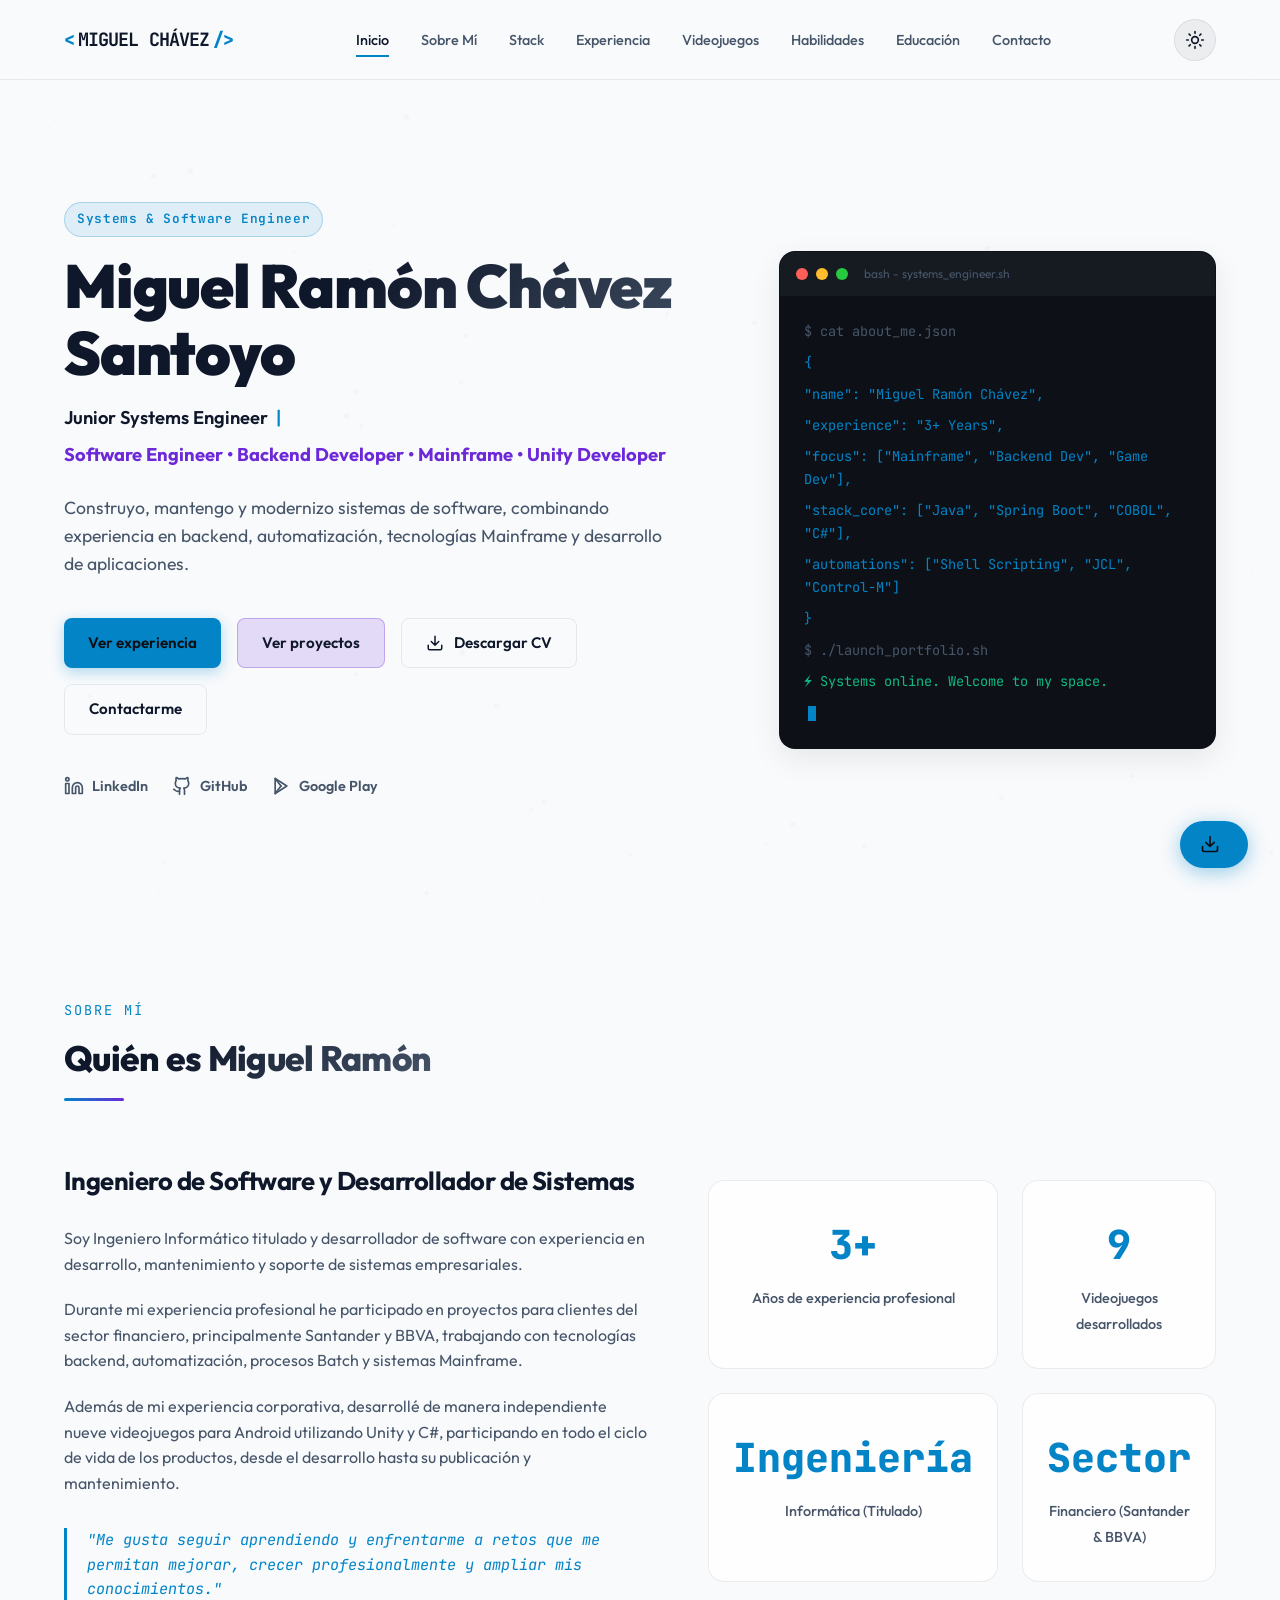
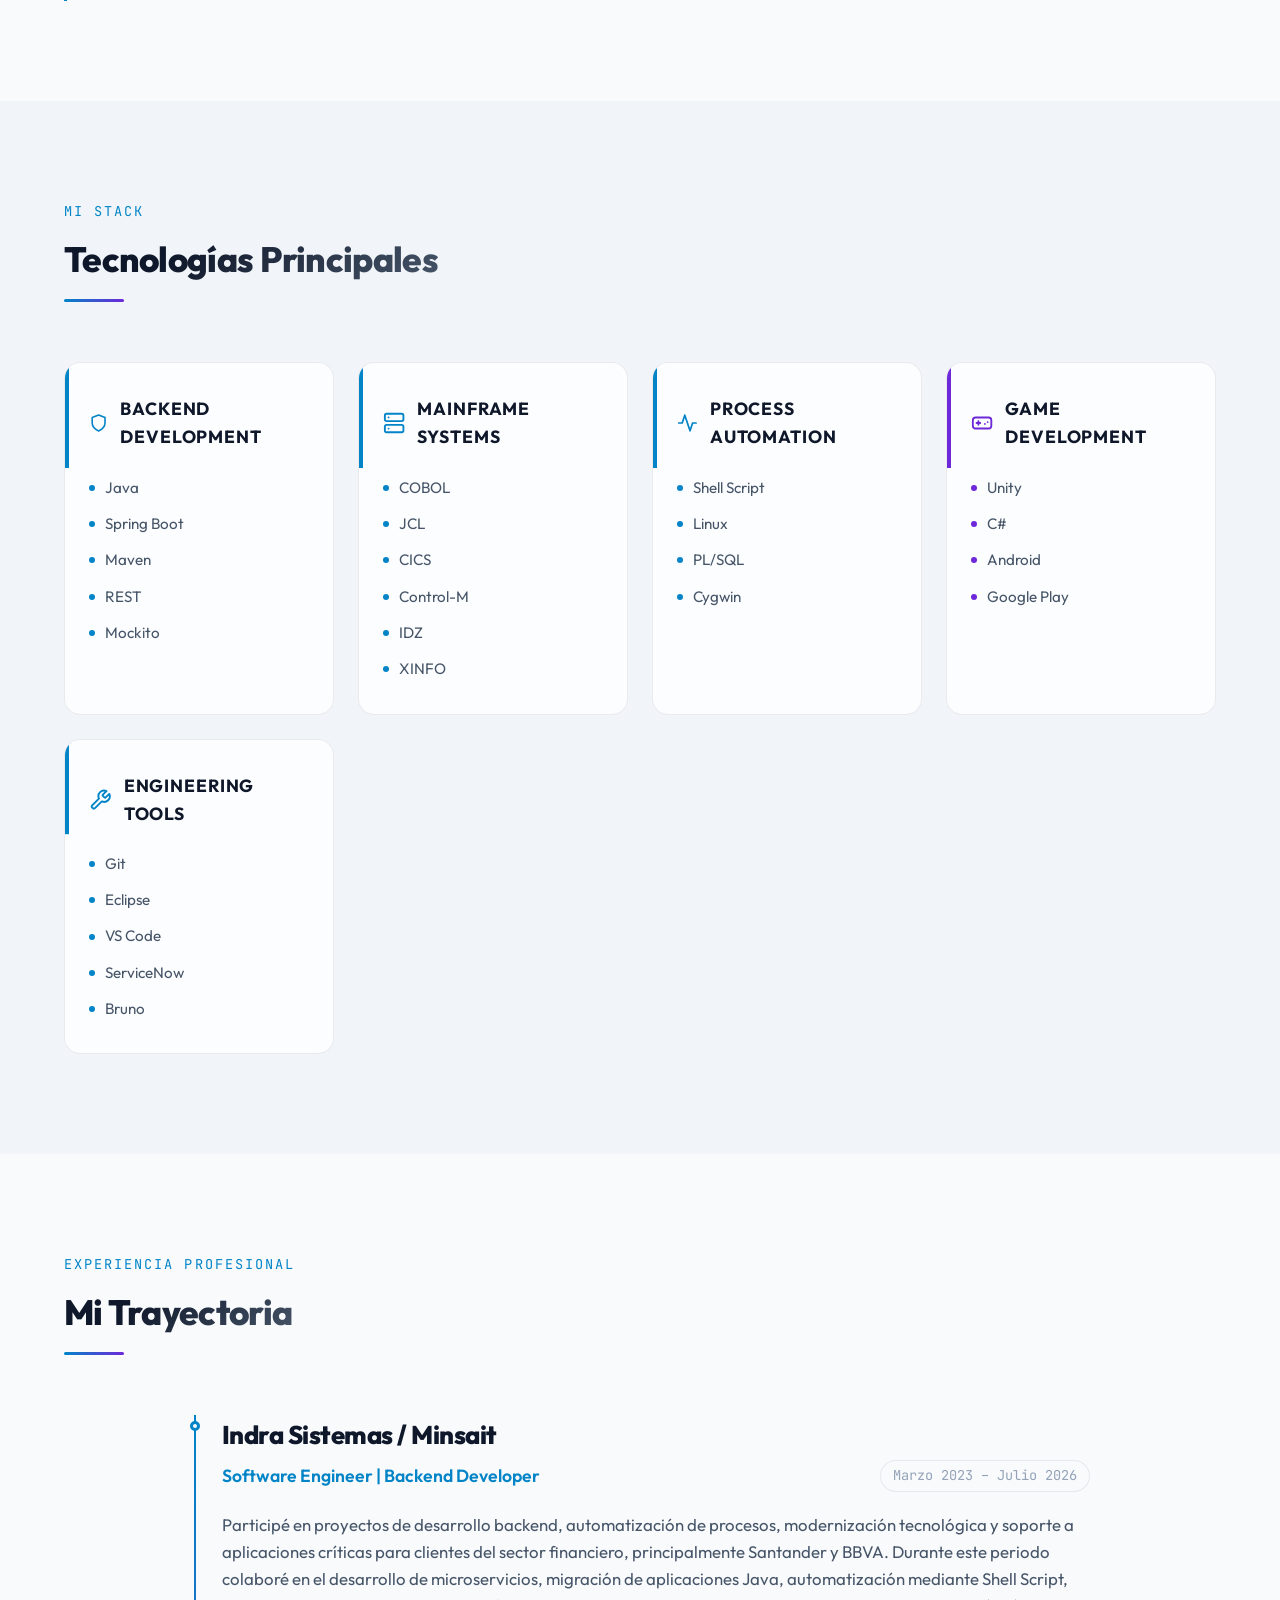
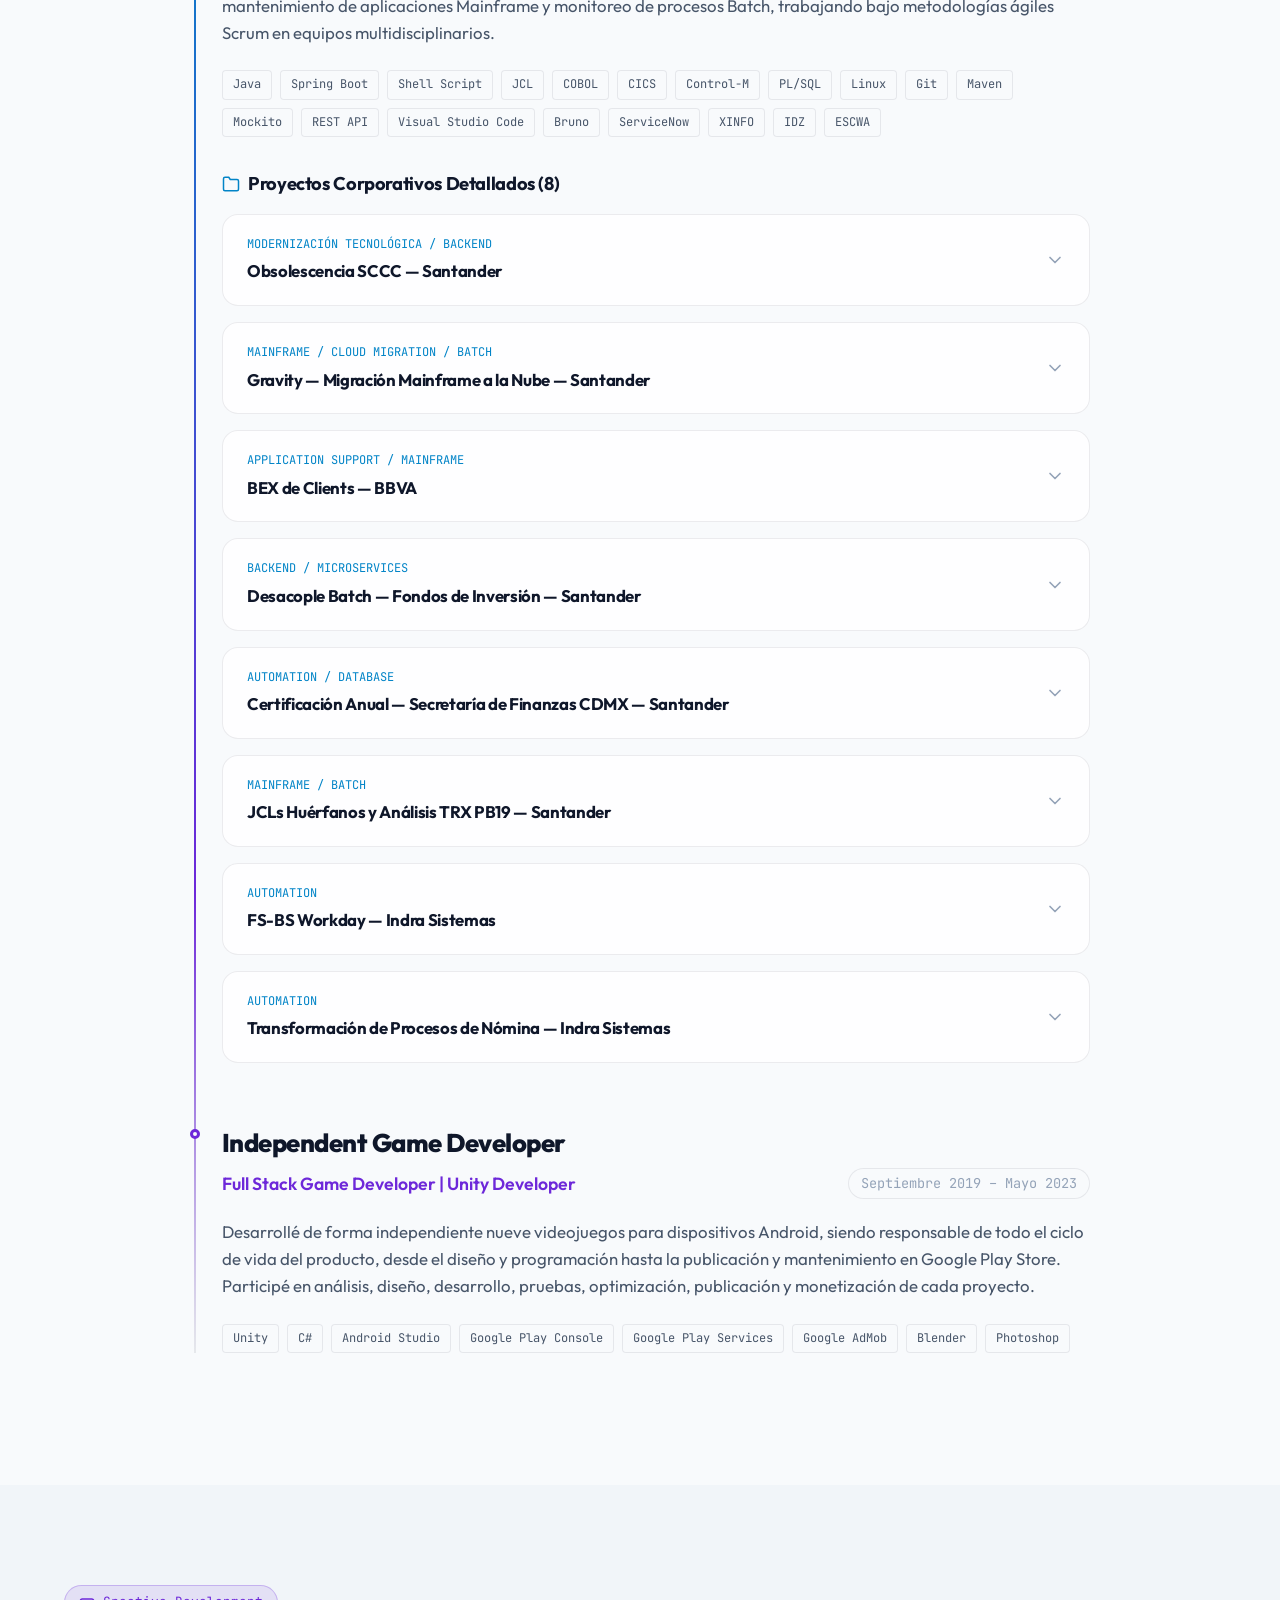
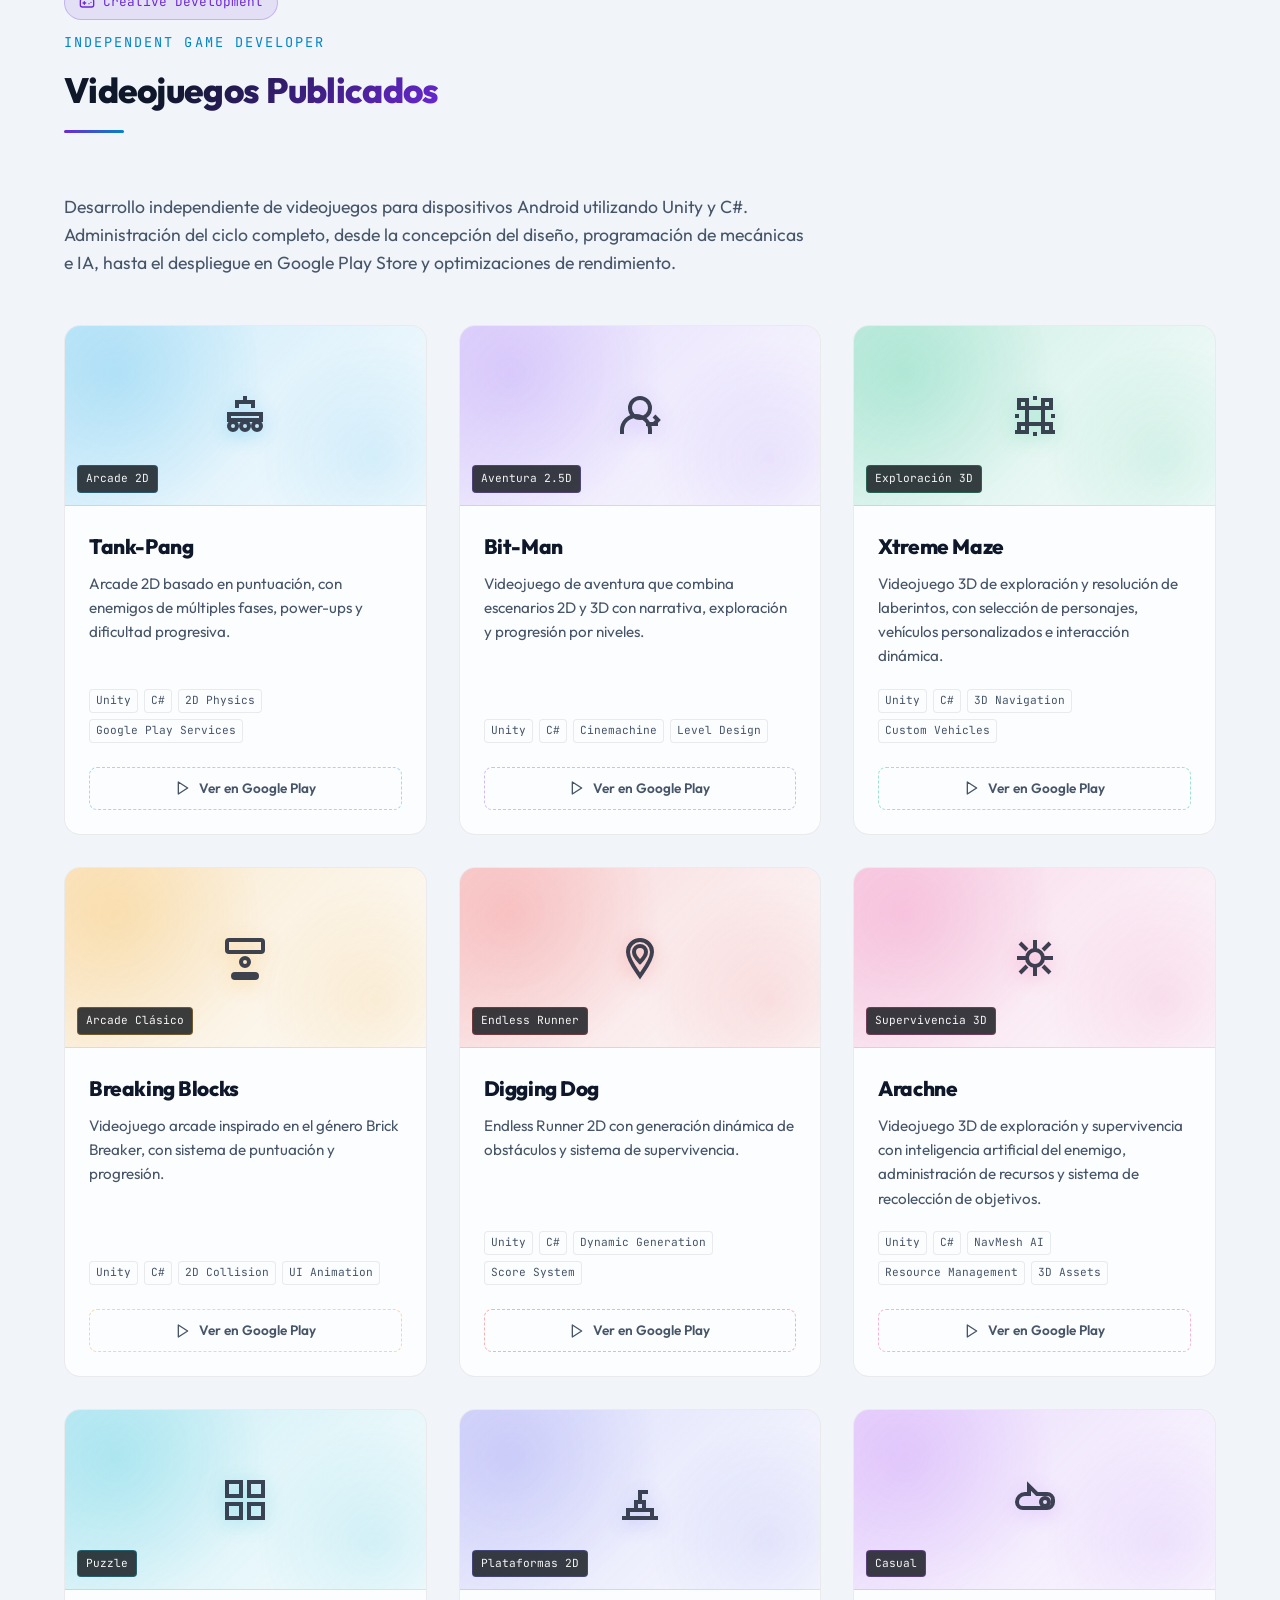
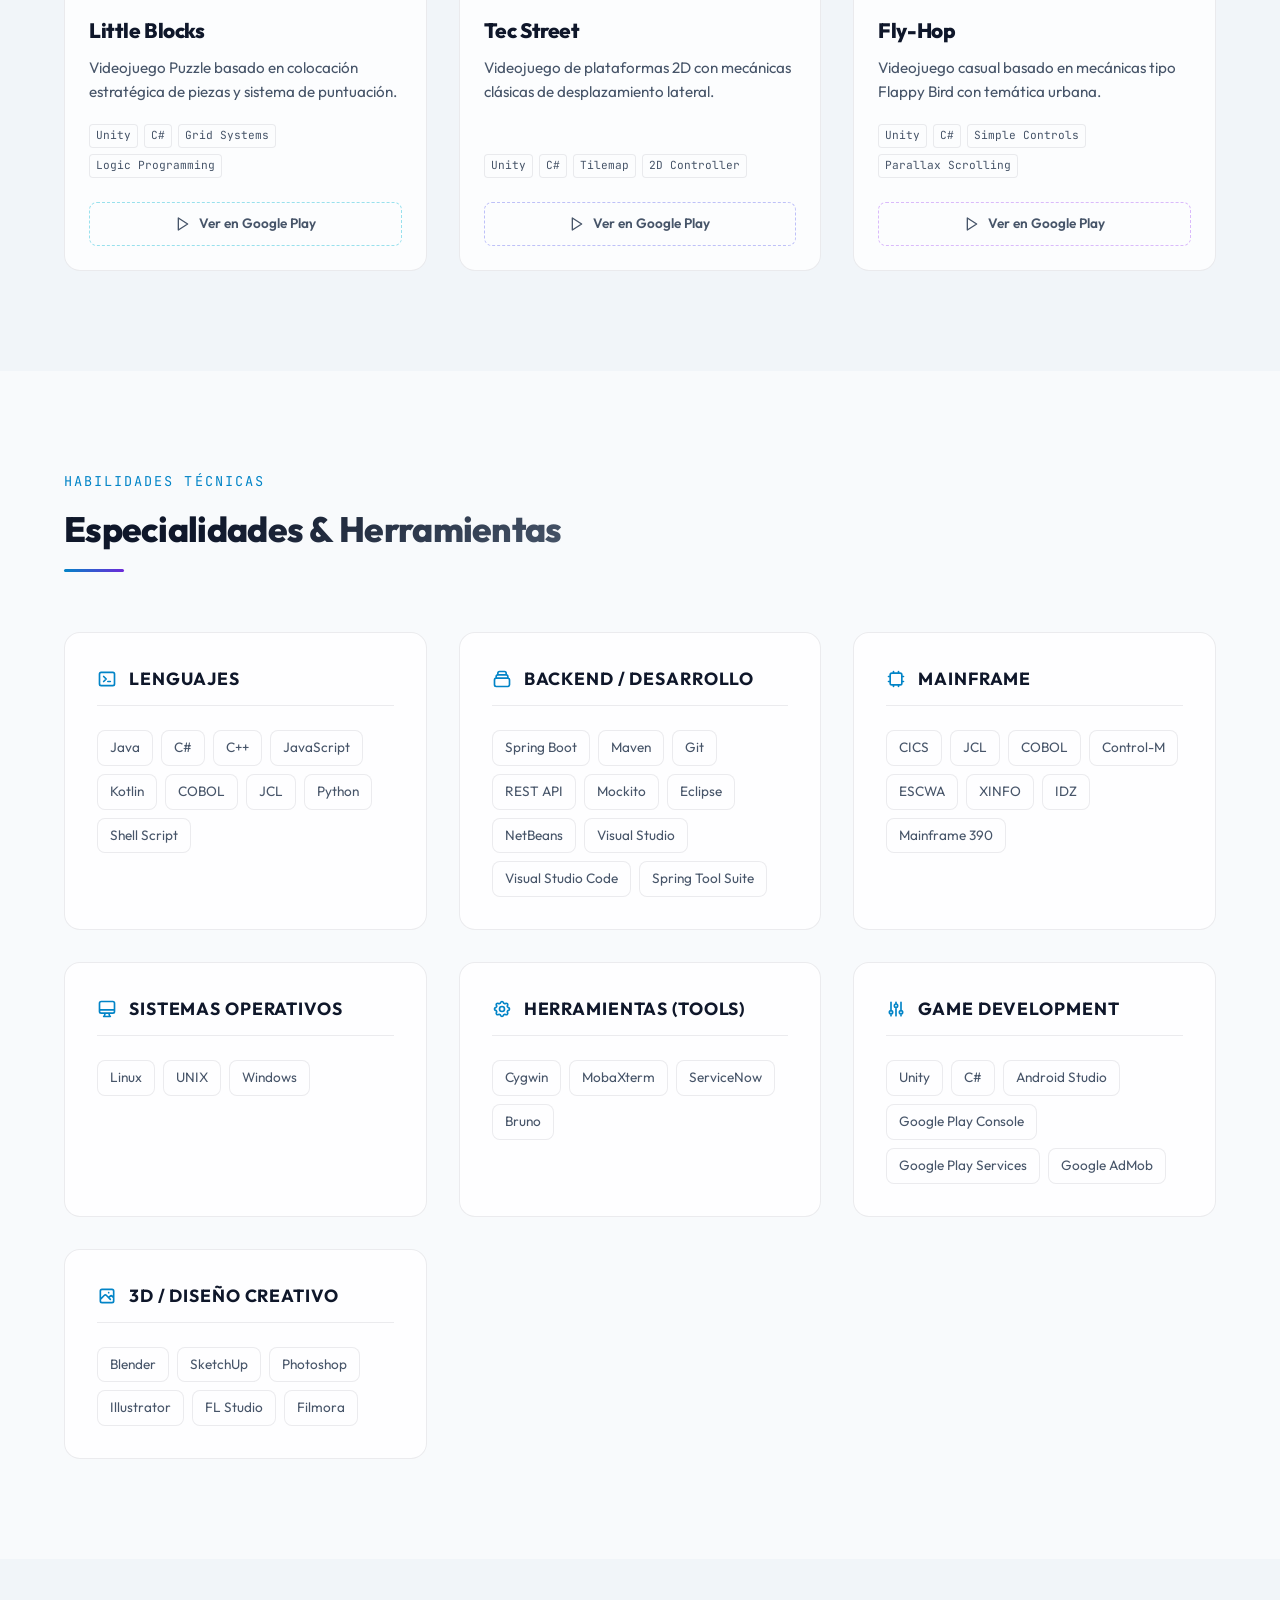
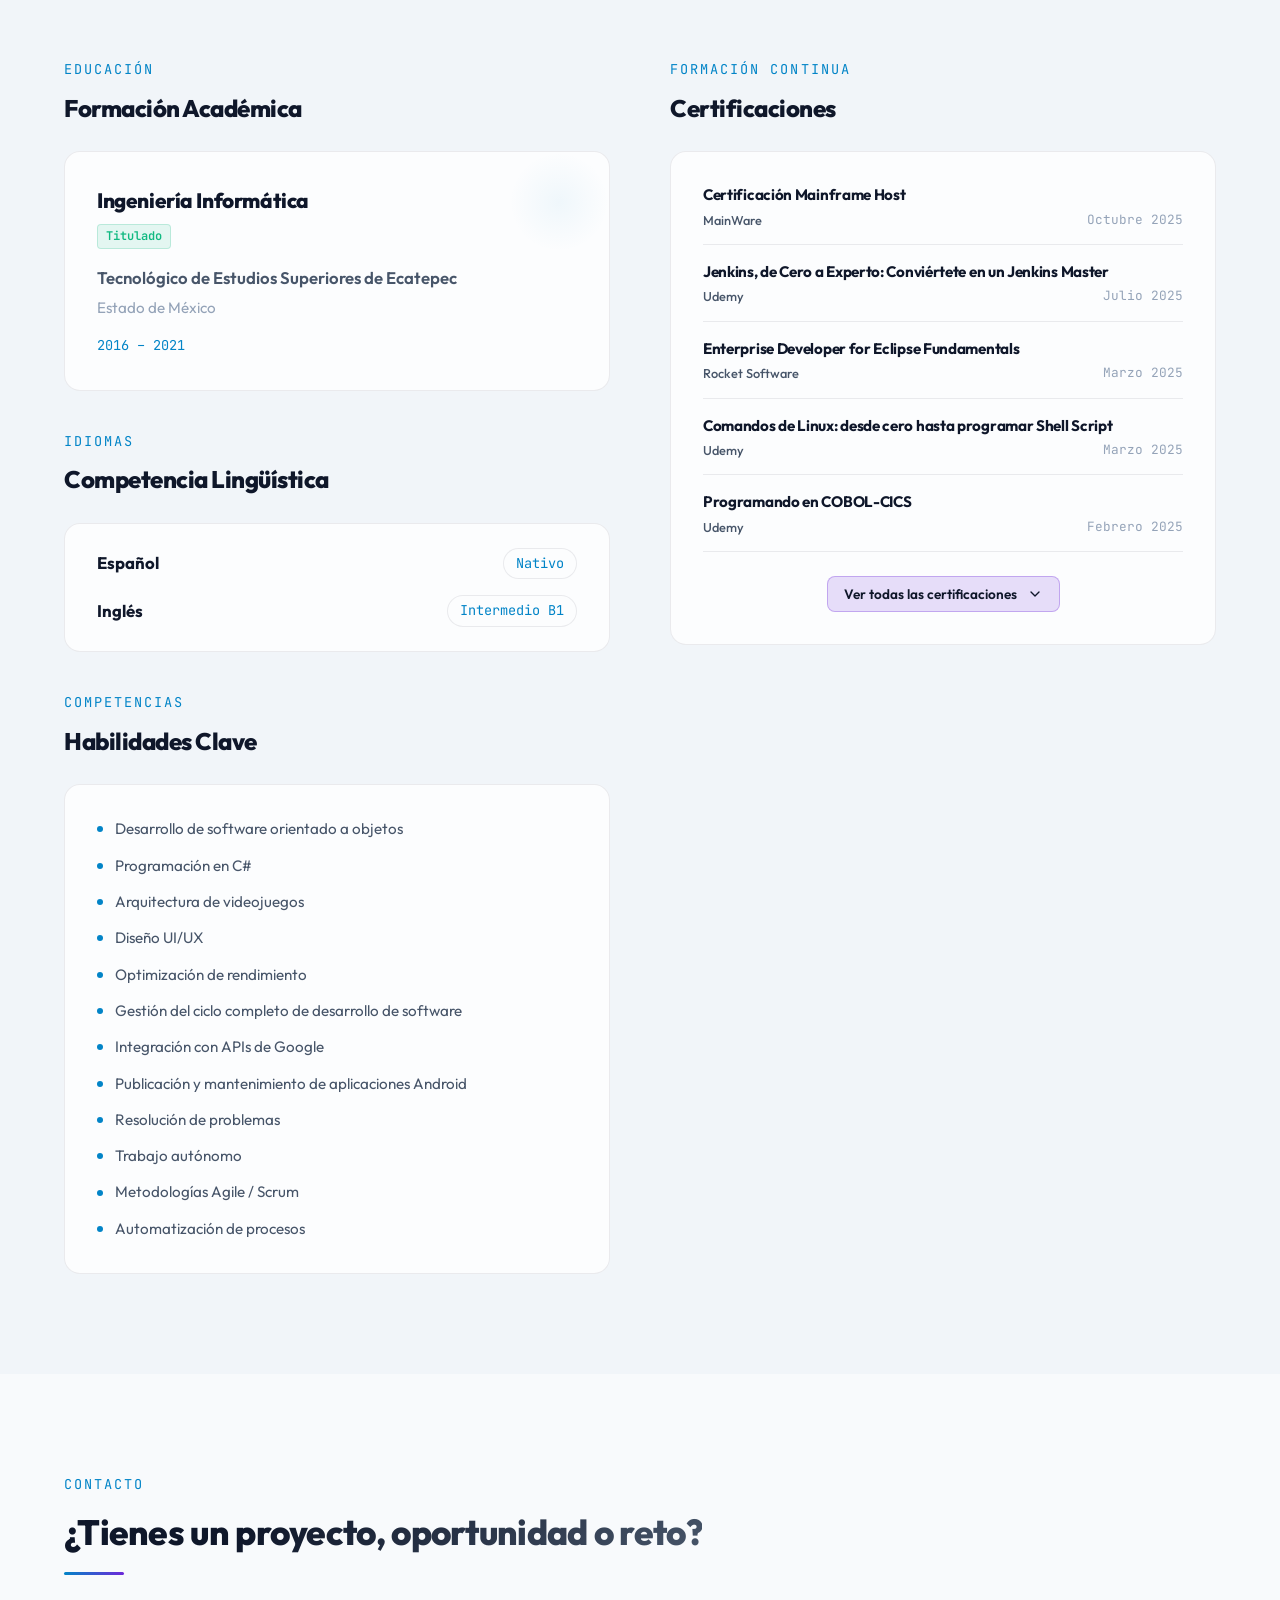
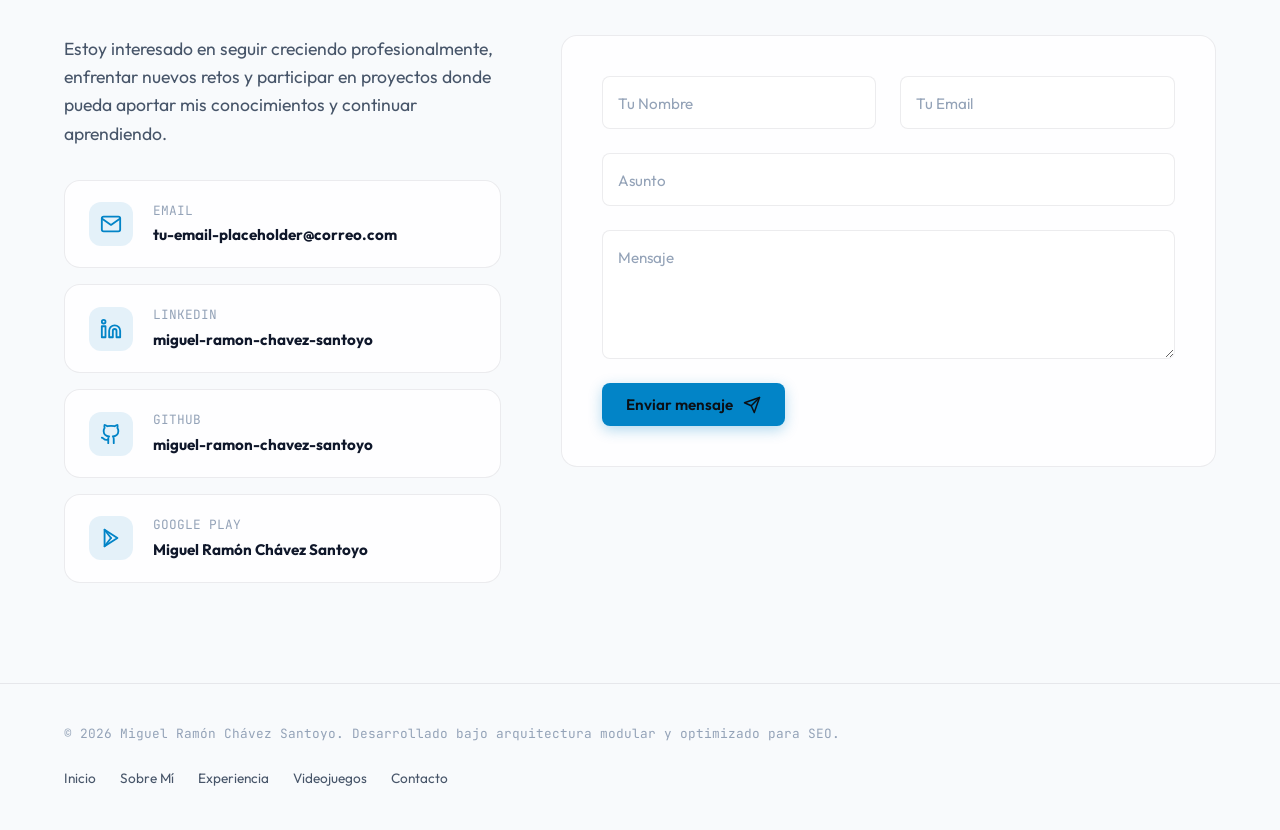
==== index.html @ 69294f03 "Subida" ====
<!DOCTYPE html>
<html lang="es">
<head>
  <meta charset="UTF-8">
  <meta name="viewport" content="width=device-width, initial-scale=1.0">
  <title>Miguel Ramón Chávez Santoyo | Junior Systems Engineer & Software Developer</title>
  
  <!-- SEO Meta Tags -->
  <meta name="description" content="Portafolio profesional de Miguel Ramón Chávez Santoyo, Junior Systems Engineer y Software Engineer. Especialista en Java, Spring Boot, Shell Script, Mainframe, COBOL, JCL y CICS. Desarrollador independiente de videojuegos Unity.">
  <meta name="keywords" content="Miguel Ramón Chávez Santoyo, Junior Systems Engineer, Software Engineer, Backend Developer, Mainframe, JCL, COBOL, CICS, Control-M, Java, Spring Boot, Shell Script, Unity Developer, Videojuegos Android, Desarrollador C#">
  <meta name="author" content="Miguel Ramón Chávez Santoyo">
  <meta name="robots" content="index, follow">

  <!-- Open Graph / Facebook -->
  <meta property="og:type" content="website">
  <meta property="og:url" content="https://miguelchavez.dev/"> <!-- URL ficticia del portafolio -->
  <meta property="og:title" content="Miguel Ramón Chávez Santoyo | Junior Systems Engineer">
  <meta property="og:description" content="Portafolio profesional de sistemas backend, Mainframe (COBOL, JCL, CICS) y desarrollo independiente de videojuegos en Unity C#.">
  <meta property="og:image" content="assets/portfolio_preview.jpg"> <!-- Placeholder para preview image -->

  <!-- Twitter -->
  <meta property="twitter:card" content="summary_large_image">
  <meta property="twitter:title" content="Miguel Ramón Chávez Santoyo | Junior Systems Engineer">
  <meta property="twitter:description" content="Desarrollador con más de 3 años de experiencia en backend, procesos batch, tecnologías Mainframe y desarrollo de videojuegos Android en Unity.">
  <meta property="twitter:image" content="assets/portfolio_preview.jpg">

  <!-- Web Fonts -->
  <link rel="preconnect" href="https://fonts.googleapis.com">
  <link rel="preconnect" href="https://fonts.gstatic.com" crossorigin>
  <link href="https://fonts.googleapis.com/css2?family=JetBrains+Mono:ital,wght@0,100..800;1,100..800&family=Outfit:wght@100..900&display=swap" rel="stylesheet">

  <!-- Main Stylesheet -->
  <link rel="stylesheet" href="styles.css">

  <!-- Schema.org JSON-LD para SEO -->
  <script type="application/ld+json">
    {
      "@context": "https://schema.org",
      "@type": "Person",
      "name": "Miguel Ramón Chávez Santoyo",
      "jobTitle": "Junior Systems Engineer / Software Engineer",
      "alumniOf": {
        "@type": "EducationalOrganization",
        "name": "Tecnológico de Estudios Superiores de Ecatepec"
      },
      "knowsAbout": [
        "Software Engineering",
        "Backend Development",
        "Java",
        "Spring Boot",
        "Mainframe",
        "COBOL",
        "JCL",
        "CICS",
        "Control-M",
        "Shell Script",
        "Unity Engine",
        "C# Game Development",
        "Android App Development"
      ],
      "sameAs": [
        "https://github.com/tu-usuario-placeholder",
        "https://linkedin.com/in/tu-perfil-placeholder"
      ]
    }
  </script>
</head>
<body class="dark-theme">
  <!-- Interactive Canvas Background for Hero Section -->
  <div class="background-canvas-container">
    <canvas id="hero-canvas"></canvas>
  </div>

  <!-- Main Header & Navigation -->
  <header class="main-header">
    <div class="container navbar-container">
      <a href="#inicio" class="logo">
        <span class="logo-accent">&lt;</span>MIGUEL CHÁVEZ<span class="logo-accent"> /&gt;</span>
      </a>

      <!-- Desktop Navigation Menu -->
      <nav class="desktop-nav">
        <ul>
          <li><a href="#inicio" class="nav-link active">Inicio</a></li>
          <li><a href="#sobre-mi" class="nav-link">Sobre Mí</a></li>
          <li><a href="#mi-stack" class="nav-link">Stack</a></li>
          <li><a href="#experiencia" class="nav-link">Experiencia</a></li>
          <li><a href="#videojuegos" class="nav-link">Videojuegos</a></li>
          <li><a href="#skills" class="nav-link">Habilidades</a></li>
          <li><a href="#educacion-certificaciones" class="nav-link">Educación</a></li>
          <li><a href="#contacto" class="nav-link">Contacto</a></li>
        </ul>
      </nav>

      <!-- Control Buttons (Theme Toggle + Hamburguer Menu) -->
      <div class="nav-controls">
        <button id="theme-toggle" class="theme-toggle-btn" aria-label="Cambiar tema de color" title="Cambiar tema">
          <!-- Light Mode Icon (Sun) -->
          <svg class="sun-icon" xmlns="http://www.w3.org/2000/svg" viewBox="0 0 24 24" fill="none" stroke="currentColor" stroke-width="2" stroke-linecap="round" stroke-linejoin="round">
            <circle cx="12" cy="12" r="4"></circle>
            <path d="M12 2v2M12 20v2M4.93 4.93l1.41 1.41M17.66 17.66l1.41 1.41M2 12h2M20 12h2M6.34 17.66l-1.41 1.41M19.07 4.93l-1.41 1.41"></path>
          </svg>
          <!-- Dark Mode Icon (Moon) -->
          <svg class="moon-icon" xmlns="http://www.w3.org/2000/svg" viewBox="0 0 24 24" fill="none" stroke="currentColor" stroke-width="2" stroke-linecap="round" stroke-linejoin="round">
            <path d="M12 3a6 6 0 0 0 9 9 9 9 0 1 1-9-9Z"></path>
          </svg>
        </button>

        <button id="mobile-menu-btn" class="mobile-menu-btn" aria-label="Abrir menú de navegación" aria-expanded="false">
          <span class="hamburger-bar"></span>
          <span class="hamburger-bar"></span>
          <span class="hamburger-bar"></span>
        </button>
      </div>
    </div>
  </header>

  <!-- Mobile Navigation Menu Dropdown -->
  <div id="mobile-nav" class="mobile-nav">
    <nav class="mobile-nav-links">
      <ul>
        <li><a href="#inicio" class="mobile-link">Inicio</a></li>
        <li><a href="#sobre-mi" class="mobile-link">Sobre Mí</a></li>
        <li><a href="#mi-stack" class="mobile-link">Stack</a></li>
        <li><a href="#experiencia" class="mobile-link">Experiencia</a></li>
        <li><a href="#videojuegos" class="mobile-link">Videojuegos</a></li>
        <li><a href="#skills" class="mobile-link">Habilidades</a></li>
        <li><a href="#educacion-certificaciones" class="mobile-link">Educación</a></li>
        <li><a href="#contacto" class="mobile-link">Contacto</a></li>
      </ul>
    </nav>
  </div>

  <!-- Hero Section -->
  <section id="inicio" class="hero-section">
    <div class="container hero-container">
      <div class="hero-content">
        <div class="badge-role-container">
          <span class="badge-role">Systems & Software Engineer</span>
        </div>
        <h1 class="hero-name" id="hero-name-render">Miguel Ramón Chávez Santoyo</h1>
        
        <div class="hero-titles-slider">
          <span class="title-primary" id="hero-title-primary">Junior Systems Engineer</span>
          <span class="title-separator">|</span>
          <div class="titles-wrapper" id="hero-titles-wrapper">
            <!-- Dynamically populated from data.js -->
          </div>
        </div>

        <p class="hero-text" id="hero-description-render">
          <!-- Dynamically populated from data.js -->
        </p>

        <!-- CTA Buttons -->
        <div class="hero-actions">
          <a href="#experiencia" class="btn btn-primary">Ver experiencia</a>
          <a href="#videojuegos" class="btn btn-secondary">Ver proyectos</a>
          <a href="#" class="btn btn-outline cv-download-btn" download>
            <svg xmlns="http://www.w3.org/2000/svg" viewBox="0 0 24 24" fill="none" stroke="currentColor" stroke-width="2" stroke-linecap="round" stroke-linejoin="round" class="btn-icon">
              <path d="M21 15v4a2 2 0 0 1-2 2H5a2 2 0 0 1-2-2v-4M7 10l5 5 5-5M12 15V3"/>
            </svg>
            Descargar CV
          </a>
          <a href="#contacto" class="btn btn-outline">Contactarme</a>
        </div>

        <!-- Social Icons -->
        <div class="hero-socials">
          <a href="#" id="social-linkedin" target="_blank" rel="noopener noreferrer" class="social-link" title="LinkedIn">
            <svg xmlns="http://www.w3.org/2000/svg" viewBox="0 0 24 24" fill="none" stroke="currentColor" stroke-width="2" stroke-linecap="round" stroke-linejoin="round"><path d="M16 8a6 6 0 0 1 6 6v7h-4v-7a2 2 0 0 0-2-2 2 2 0 0 0-2 2v7h-4v-7a6 6 0 0 1 6-6zM2 9h4v12H2z"></path><circle cx="4" cy="4" r="2"></circle></svg>
            <span>LinkedIn</span>
          </a>
          <a href="#" id="social-github" target="_blank" rel="noopener noreferrer" class="social-link" title="GitHub">
            <svg xmlns="http://www.w3.org/2000/svg" viewBox="0 0 24 24" fill="none" stroke="currentColor" stroke-width="2" stroke-linecap="round" stroke-linejoin="round"><path d="M15 22v-4a4.8 4.8 0 0 0-1-3.5c3 0 6-2 6-5.5.08-1.25-.27-2.48-1-3.5.28-1.15.28-2.35 0-3.5 0 0-1 0-3 1.5-2.64-.5-5.36-.5-8 0C6 2 5 2 5 2c-.3 1.15-.3 2.35 0 3.5A5.403 5.403 0 0 0 4 9c0 3.5 3 5.5 6 5.5-.39.49-.68 1.05-.85 1.65-.17.6-.22 1.23-.15 1.85v4"></path><path d="M9 18c-4.51 2-5-2-7-2"></path></svg>
            <span>GitHub</span>
          </a>
          <a href="#" id="social-googleplay" target="_blank" rel="noopener noreferrer" class="social-link" title="Google Play">
            <svg xmlns="http://www.w3.org/2000/svg" viewBox="0 0 24 24" fill="none" stroke="currentColor" stroke-width="2" stroke-linecap="round" stroke-linejoin="round">
              <polygon points="5 3 19 12 5 21 5 3"></polygon>
              <line x1="5" y1="3" x2="12" y2="12"></line>
              <line x1="5" y1="21" x2="12" y2="12"></line>
            </svg>
            <span>Google Play</span>
          </a>
        </div>
      </div>
      
      <!-- Abstract Decorative Terminal Visual -->
      <div class="hero-visual reveal-fade">
        <div class="terminal-mockup">
          <div class="terminal-header">
            <span class="terminal-dot red"></span>
            <span class="terminal-dot yellow"></span>
            <span class="terminal-dot green"></span>
            <span class="terminal-title">bash - systems_engineer.sh</span>
          </div>
          <div class="terminal-body font-mono">
            <p class="text-dim">$ cat about_me.json</p>
            <p class="text-cyan">{</p>
            <p class="text-cyan">  "name": "Miguel Ramón Chávez",</p>
            <p class="text-cyan">  "experience": "3+ Years",</p>
            <p class="text-cyan">  "focus": ["Mainframe", "Backend Dev", "Game Dev"],</p>
            <p class="text-cyan">  "stack_core": ["Java", "Spring Boot", "COBOL", "C#"],</p>
            <p class="text-cyan">  "automations": ["Shell Scripting", "JCL", "Control-M"]</p>
            <p class="text-cyan">}</p>
            <p class="text-dim">$ ./launch_portfolio.sh</p>
            <p class="text-green">⚡ Systems online. Welcome to my space.</p>
            <div class="cursor-pulse"></div>
          </div>
        </div>
      </div>
    </div>
  </section>

  <!-- About Me Section -->
  <section id="sobre-mi" class="section-padding scroll-margin">
    <div class="container">
      <div class="section-title-wrapper reveal-fade">
        <span class="section-subtitle">Sobre Mí</span>
        <h2 class="section-title">Quién es Miguel Ramón</h2>
        <div class="section-line"></div>
      </div>

      <div class="about-grid">
        <div class="about-info reveal-slide-left">
          <h3 class="about-tagline">Ingeniero de Software y Desarrollador de Sistemas</h3>
          <div class="about-paragraphs" id="about-text-render">
            <!-- Dynamically populated from data.js -->
          </div>
          <blockquote class="personal-quote font-mono" id="about-quote-render">
            <!-- Dynamically populated from data.js -->
          </blockquote>
        </div>

        <div class="about-stats-container reveal-slide-right" id="about-stats-render">
          <!-- Dynamically populated from data.js -->
        </div>
      </div>
    </div>
  </section>

  <!-- My Tech Stack Section (MI STACK) -->
  <section id="mi-stack" class="section-padding bg-alt scroll-margin">
    <div class="container">
      <div class="section-title-wrapper reveal-fade">
        <span class="section-subtitle">Mi Stack</span>
        <h2 class="section-title">Tecnologías Principales</h2>
        <div class="section-line"></div>
      </div>

      <div class="stack-showcase-grid" id="stack-showcase-render">
        <!-- Dynamically populated from data.js -->
      </div>
    </div>
  </section>

  <!-- Professional Experience Timeline -->
  <section id="experiencia" class="section-padding scroll-margin">
    <div class="container">
      <div class="section-title-wrapper reveal-fade">
        <span class="section-subtitle">Experiencia Profesional</span>
        <h2 class="section-title">Mi Trayectoria</h2>
        <div class="section-line"></div>
      </div>

      <!-- Experience Timeline Wrapper -->
      <div class="experience-timeline" id="experience-timeline-render">
        <!-- Dynamically populated from data.js -->
      </div>
    </div>
  </section>

  <!-- Video Games Portfolio Section -->
  <section id="videojuegos" class="section-padding bg-alt game-theme-section scroll-margin">
    <div class="container">
      <div class="section-title-wrapper reveal-fade">
        <div class="game-controller-badge">
          <svg xmlns="http://www.w3.org/2000/svg" viewBox="0 0 24 24" fill="none" stroke="currentColor" stroke-width="2" stroke-linecap="round" stroke-linejoin="round" class="game-badge-icon">
            <line x1="6" y1="12" x2="10" y2="12"></line>
            <line x1="8" y1="10" x2="8" y2="14"></line>
            <line x1="15" y1="13" x2="15.01" y2="13"></line>
            <line x1="18" y1="11" x2="18.01" y2="11"></line>
            <rect x="2" y="6" width="20" height="12" rx="3"></rect>
          </svg>
          <span>Creative Development</span>
        </div>
        <span class="section-subtitle">Independent Game Developer</span>
        <h2 class="section-title game-title-style">Videojuegos Publicados</h2>
        <div class="section-line game-line-style"></div>
      </div>

      <p class="game-section-intro reveal-fade">
        Desarrollo independiente de videojuegos para dispositivos Android utilizando Unity y C#. Administración del ciclo completo, desde la concepción del diseño, programación de mecánicas e IA, hasta el despliegue en Google Play Store y optimizaciones de rendimiento.
      </p>

      <!-- Video Games Grid -->
      <div class="games-grid" id="games-grid-render">
        <!-- Dynamically populated from data.js -->
      </div>
    </div>
  </section>

  <!-- Technical Skills Section -->
  <section id="skills" class="section-padding scroll-margin">
    <div class="container">
      <div class="section-title-wrapper reveal-fade">
        <span class="section-subtitle">Habilidades Técnicas</span>
        <h2 class="section-title">Especialidades & Herramientas</h2>
        <div class="section-line"></div>
      </div>

      <div class="skills-categories-grid" id="skills-categories-render">
        <!-- Dynamically populated from data.js -->
      </div>
    </div>
  </section>

  <!-- Education & Certifications & Competencies Sections (Dual Layout) -->
  <section id="educacion-certificaciones" class="section-padding bg-alt scroll-margin">
    <div class="container education-certs-container">
      
      <!-- Left Column: Education, Languages & Competencies -->
      <div class="left-academic-column reveal-slide-left">
        
        <!-- Education Card -->
        <div class="academic-sub-section">
          <div class="section-title-wrapper compact">
            <span class="section-subtitle">Educación</span>
            <h3 class="academic-title">Formación Académica</h3>
          </div>
          
          <div class="education-card" id="education-card-render">
            <!-- Dynamically populated from data.js -->
          </div>
        </div>

        <!-- Languages Card -->
        <div class="academic-sub-section">
          <div class="section-title-wrapper compact">
            <span class="section-subtitle">Idiomas</span>
            <h3 class="academic-title">Competencia Lingüística</h3>
          </div>
          
          <div class="languages-card">
            <ul id="languages-list-render" class="languages-list">
              <!-- Dynamically populated from data.js -->
            </ul>
          </div>
        </div>

        <!-- Competencies Card -->
        <div class="academic-sub-section">
          <div class="section-title-wrapper compact">
            <span class="section-subtitle">Competencias</span>
            <h3 class="academic-title">Habilidades Clave</h3>
          </div>
          
          <div class="competencies-card">
            <div id="competencies-grid-render" class="competencies-grid">
              <!-- Dynamically populated from data.js -->
            </div>
          </div>
        </div>
      </div>

      <!-- Right Column: Certifications (Collapsible List) -->
      <div class="right-certs-column reveal-slide-right">
        <div class="section-title-wrapper compact">
          <span class="section-subtitle">Formación Continua</span>
          <h3 class="academic-title">Certificaciones</h3>
        </div>

        <div class="certifications-wrapper">
          <ul class="certifications-list" id="certifications-list-render">
            <!-- Dynamically populated from data.js -->
          </ul>
          
          <!-- View More Button -->
          <div class="certs-toggle-container">
            <button id="certs-toggle-btn" class="btn btn-secondary btn-sm">
              <span>Ver todas las certificaciones</span>
              <svg xmlns="http://www.w3.org/2000/svg" viewBox="0 0 24 24" fill="none" stroke="currentColor" stroke-width="2" stroke-linecap="round" stroke-linejoin="round" class="certs-arrow">
                <polyline points="6 9 12 15 18 9"></polyline>
              </svg>
            </button>
          </div>
        </div>
      </div>
      
    </div>
  </section>

  <!-- Contact Section -->
  <section id="contacto" class="section-padding scroll-margin">
    <div class="container">
      <div class="section-title-wrapper reveal-fade">
        <span class="section-subtitle">Contacto</span>
        <h2 class="section-title">¿Tienes un proyecto, oportunidad o reto?</h2>
        <div class="section-line"></div>
      </div>

      <div class="contact-grid">
        <!-- Contact Info Cards -->
        <div class="contact-info-panel reveal-slide-left">
          <p class="contact-pitch">
            Estoy interesado en seguir creciendo profesionalmente, enfrentar nuevos retos y participar en proyectos donde pueda aportar mis conocimientos y continuar aprendiendo.
          </p>

          <div class="contact-methods">
            <!-- Email -->
            <a href="#" id="contact-email" class="contact-card">
              <div class="contact-card-icon">
                <svg xmlns="http://www.w3.org/2000/svg" viewBox="0 0 24 24" fill="none" stroke="currentColor" stroke-width="2" stroke-linecap="round" stroke-linejoin="round"><path d="M4 4h16c1.1 0 2 .9 2 2v12c0 1.1-.9 2-2 2H4c-1.1 0-2-.9-2-2V6c0-1.1.9-2 2-2z"></path><polyline points="22,6 12,13 2,6"></polyline></svg>
              </div>
              <div class="contact-card-details">
                <span class="contact-label">Email</span>
                <span id="contact-email-text" class="contact-value">tu-email-placeholder@correo.com</span>
              </div>
            </a>

            <!-- LinkedIn -->
            <a href="#" id="contact-linkedin" target="_blank" rel="noopener noreferrer" class="contact-card">
              <div class="contact-card-icon">
                <svg xmlns="http://www.w3.org/2000/svg" viewBox="0 0 24 24" fill="none" stroke="currentColor" stroke-width="2" stroke-linecap="round" stroke-linejoin="round"><path d="M16 8a6 6 0 0 1 6 6v7h-4v-7a2 2 0 0 0-2-2 2 2 0 0 0-2 2v7h-4v-7a6 6 0 0 1 6-6zM2 9h4v12H2z"></path><circle cx="4" cy="4" r="2"></circle></svg>
              </div>
              <div class="contact-card-details">
                <span class="contact-label">LinkedIn</span>
                <span id="contact-linkedin-text" class="contact-value">miguel-ramon-chavez-santoyo</span>
              </div>
            </a>

            <!-- GitHub -->
            <a href="#" id="contact-github" target="_blank" rel="noopener noreferrer" class="contact-card">
              <div class="contact-card-icon">
                <svg xmlns="http://www.w3.org/2000/svg" viewBox="0 0 24 24" fill="none" stroke="currentColor" stroke-width="2" stroke-linecap="round" stroke-linejoin="round"><path d="M15 22v-4a4.8 4.8 0 0 0-1-3.5c3 0 6-2 6-5.5.08-1.25-.27-2.48-1-3.5.28-1.15.28-2.35 0-3.5 0 0-1 0-3 1.5-2.64-.5-5.36-.5-8 0C6 2 5 2 5 2c-.3 1.15-.3 2.35 0 3.5A5.403 5.403 0 0 0 4 9c0 3.5 3 5.5 6 5.5-.39.49-.68 1.05-.85 1.65-.17.6-.22 1.23-.15 1.85v4"></path><path d="M9 18c-4.51 2-5-2-7-2"></path></svg>
              </div>
              <div class="contact-card-details">
                <span class="contact-label">GitHub</span>
                <span id="contact-github-text" class="contact-value">miguel-ramon-chavez-santoyo</span>
              </div>
            </a>

            <!-- Google Play Store -->
            <a href="#" id="contact-googleplay" target="_blank" rel="noopener noreferrer" class="contact-card">
              <div class="contact-card-icon">
                <svg xmlns="http://www.w3.org/2000/svg" viewBox="0 0 24 24" fill="none" stroke="currentColor" stroke-width="2" stroke-linecap="round" stroke-linejoin="round">
                  <polygon points="5 3 19 12 5 21 5 3"></polygon>
                  <line x1="5" y1="3" x2="12" y2="12"></line>
                  <line x1="5" y1="21" x2="12" y2="12"></line>
                </svg>
              </div>
              <div class="contact-card-details">
                <span class="contact-label">Google Play</span>
                <span id="contact-googleplay-text" class="contact-value">Miguel Ramón Chávez Santoyo</span>
              </div>
            </a>
          </div>
        </div>

        <!-- Contact Form -->
        <div class="contact-form-panel reveal-slide-right">
          <form id="contact-form" class="contact-form" action="#" method="POST">
            <div class="form-group-row">
              <div class="form-group">
                <input type="text" id="form-name" name="name" class="form-control" required placeholder=" ">
                <label for="form-name" class="form-label">Tu Nombre</label>
              </div>
              <div class="form-group">
                <input type="email" id="form-email" name="email" class="form-control" required placeholder=" ">
                <label for="form-email" class="form-label">Tu Email</label>
              </div>
            </div>

            <div class="form-group">
              <input type="text" id="form-subject" name="subject" class="form-control" required placeholder=" ">
              <label for="form-subject" class="form-label">Asunto</label>
            </div>

            <div class="form-group">
              <textarea id="form-message" name="message" class="form-control" rows="5" required placeholder=" "></textarea>
              <label for="form-message" class="form-label">Mensaje</label>
            </div>

            <div class="form-status" id="form-status-message"></div>

            <button type="submit" class="btn btn-primary submit-btn">
              <span>Enviar mensaje</span>
              <svg xmlns="http://www.w3.org/2000/svg" viewBox="0 0 24 24" fill="none" stroke="currentColor" stroke-width="2" stroke-linecap="round" stroke-linejoin="round" class="submit-btn-icon">
                <line x1="22" y1="2" x2="11" y2="13"></line>
                <polygon points="22 2 15 22 11 13 2 9 22 2"></polygon>
              </svg>
            </button>
          </form>
        </div>
      </div>
    </div>
  </section>

  <!-- Sticky Footer -->
  <footer class="main-footer">
    <div class="container footer-container">
      <p class="copyright font-mono">&copy; 2026 Miguel Ramón Chávez Santoyo. Desarrollado bajo arquitectura modular y optimizado para SEO.</p>
      <div class="footer-links">
        <a href="#inicio">Inicio</a>
        <a href="#sobre-mi">Sobre Mí</a>
        <a href="#experiencia">Experiencia</a>
        <a href="#videojuegos">Videojuegos</a>
        <a href="#contacto">Contacto</a>
      </div>
    </div>
  </footer>

  <!-- Floating Sticky Action Button (Download CV) -->
  <div class="floating-cv-container">
    <a href="#" class="floating-cv-btn cv-download-btn" title="Descargar CV (PDF)" download>
      <svg xmlns="http://www.w3.org/2000/svg" viewBox="0 0 24 24" fill="none" stroke="currentColor" stroke-width="2" stroke-linecap="round" stroke-linejoin="round">
        <path d="M21 15v4a2 2 0 0 1-2 2H5a2 2 0 0 1-2-2v-4M7 10l5 5 5-5M12 15V3"/>
      </svg>
      <span class="floating-text">Descargar CV</span>
    </a>
  </div>

  <!-- Loading scripts -->
  <script src="data.js"></script>
  <script src="app.js"></script>
</body>
</html>
---- styles.css ----
/* ==========================================================================
   STYLE SYSTEM: Miguel Ramón Chávez Santoyo - Professional Portfolio
   ========================================================================== */

/* --- Google Fonts & Variables --- */
:root {
  /* Fonts */
  --font-primary: 'Outfit', -apple-system, BlinkMacSystemFont, 'Segoe UI', Roboto, sans-serif;
  --font-mono: 'JetBrains Mono', 'Fira Code', 'Courier New', monospace;

  /* Theme: Dark Mode (Default) */
  --bg-primary: #0B0F14;
  --bg-secondary: #111827;
  --bg-card: rgba(17, 24, 39, 0.7);
  --bg-input: #1f2937;
  --text-primary: #F8FAFC;
  --text-secondary: #94A3B8;
  --text-muted: #64748B;
  
  /* Brand Colors & Accent Glows */
  --accent-cyan: #00d8ff;
  --accent-cyan-rgb: 0, 216, 255;
  --accent-violet: #8b5cf6;
  --accent-violet-rgb: 139, 92, 246;
  --accent-green: #10b981;
  --accent-green-rgb: 16, 185, 129;
  --border-color: rgba(255, 255, 255, 0.08);
  --border-hover: rgba(0, 216, 255, 0.3);
  --navbar-bg: rgba(11, 15, 20, 0.75);
  
  /* System Values */
  --border-radius-sm: 8px;
  --border-radius-md: 16px;
  --border-radius-lg: 24px;
  --transition-fast: 0.2s cubic-bezier(0.4, 0, 0.2, 1);
  --transition-normal: 0.3s cubic-bezier(0.4, 0, 0.2, 1);
  --transition-slow: 0.5s cubic-bezier(0.4, 0, 0.2, 1);
  --glow-shadow: 0 0 20px rgba(0, 216, 255, 0.15);
  --glow-shadow-violet: 0 0 20px rgba(139, 92, 246, 0.15);
  --container-width: 1200px;
}

/* Light Theme Overrides */
body.light-theme {
  --bg-primary: #F8FAFC;
  --bg-secondary: #F1F5F9;
  --bg-card: rgba(255, 255, 255, 0.8);
  --bg-input: #ffffff;
  --text-primary: #0F172A;
  --text-secondary: #475569;
  --text-muted: #94A3B8;
  
  /* Light Accents */
  --accent-cyan: #0284c7;
  --accent-cyan-rgb: 2, 132, 199;
  --accent-violet: #6d28d9;
  --accent-violet-rgb: 109, 40, 217;
  --border-color: rgba(15, 23, 42, 0.08);
  --border-hover: rgba(2, 132, 199, 0.3);
  --navbar-bg: rgba(248, 250, 252, 0.8);
  
  /* Visual Tweaks */
  --glow-shadow: 0 4px 20px rgba(2, 132, 199, 0.1);
  --glow-shadow-violet: 0 4px 20px rgba(109, 40, 217, 0.1);
}

/* --- CSS Reset --- */
* {
  margin: 0;
  padding: 0;
  box-sizing: border-box;
}

html {
  scroll-behavior: smooth;
  font-size: 16px;
  -webkit-font-smoothing: antialiased;
}

body {
  font-family: var(--font-primary);
  background-color: var(--bg-primary);
  color: var(--text-primary);
  line-height: 1.6;
  overflow-x: hidden;
  transition: background-color var(--transition-normal), color var(--transition-normal);
}

img, svg {
  display: block;
  max-width: 100%;
}

a {
  color: inherit;
  text-decoration: none;
  transition: color var(--transition-fast);
}

button, input, textarea {
  font-family: inherit;
  color: inherit;
  background: none;
  border: none;
  outline: none;
}

/* Monospace text */
.font-mono {
  font-family: var(--font-mono);
}

/* --- Layout Utilities --- */
.container {
  max-width: var(--container-width);
  margin: 0 auto;
  padding: 0 24px;
  width: 100%;
}

.section-padding {
  padding: 100px 0;
}

.bg-alt {
  background-color: var(--bg-secondary);
}

.scroll-margin {
  scroll-margin-top: 80px; /* Offset for sticky header */
}

/* --- Visual Reveal Animations (Intersection Observer) --- */
.reveal-fade, .reveal-slide-left, .reveal-slide-right {
  opacity: 0;
  transition: opacity var(--transition-slow), transform var(--transition-slow);
}

.reveal-fade {
  transform: translateY(30px);
}

.reveal-slide-left {
  transform: translateX(-40px);
}

.reveal-slide-right {
  transform: translateX(40px);
}

.reveal-fade.active, .reveal-slide-left.active, .reveal-slide-right.active {
  opacity: 1;
  transform: translate(0);
}

/* --- Background Canvas --- */
.background-canvas-container {
  position: absolute;
  top: 0;
  left: 0;
  width: 100vw;
  height: 100vh;
  z-index: 0;
  overflow: hidden;
  pointer-events: none;
}

#hero-canvas {
  width: 100%;
  height: 100%;
  opacity: 0.15;
  transition: opacity var(--transition-normal);
}

body.light-theme #hero-canvas {
  opacity: 0.05;
}

/* --- Typography & Buttons --- */
h1, h2, h3, h4, h5, h6 {
  font-family: var(--font-primary);
  font-weight: 700;
  letter-spacing: -0.02em;
}

.text-dim { color: var(--text-secondary); }
.text-cyan { color: var(--accent-cyan); }
.text-green { color: var(--accent-green); }
.text-violet { color: var(--accent-violet); }

/* Buttons */
.btn {
  display: inline-flex;
  align-items: center;
  justify-content: center;
  gap: 10px;
  padding: 12px 24px;
  font-size: 0.95rem;
  font-weight: 600;
  border-radius: var(--border-radius-sm);
  cursor: pointer;
  transition: all var(--transition-fast);
  white-space: nowrap;
}

.btn-sm {
  padding: 8px 16px;
  font-size: 0.85rem;
}

.btn-primary {
  background-color: var(--accent-cyan);
  color: #0b0f14;
  box-shadow: 0 4px 14px rgba(var(--accent-cyan-rgb), 0.3);
}

.btn-primary:hover {
  background-color: var(--text-primary);
  color: var(--bg-primary);
  transform: translateY(-2px);
  box-shadow: 0 6px 20px rgba(var(--accent-cyan-rgb), 0.4);
}

.btn-secondary {
  background-color: rgba(var(--accent-violet-rgb), 0.15);
  color: var(--text-primary);
  border: 1px solid rgba(var(--accent-violet-rgb), 0.3);
}

.btn-secondary:hover {
  background-color: var(--accent-violet);
  color: #ffffff;
  transform: translateY(-2px);
  box-shadow: var(--glow-shadow-violet);
}

.btn-outline {
  background-color: transparent;
  color: var(--text-primary);
  border: 1px solid var(--border-color);
}

.btn-outline:hover {
  border-color: var(--accent-cyan);
  color: var(--accent-cyan);
  background-color: rgba(var(--accent-cyan-rgb), 0.05);
  transform: translateY(-2px);
}

.btn-icon {
  width: 18px;
  height: 18px;
}

/* --- Section Headers --- */
.section-title-wrapper {
  margin-bottom: 60px;
}

.section-title-wrapper.compact {
  margin-bottom: 24px;
}

.section-subtitle {
  display: block;
  font-family: var(--font-mono);
  font-size: 0.85rem;
  text-transform: uppercase;
  color: var(--accent-cyan);
  letter-spacing: 0.15em;
  margin-bottom: 8px;
}

.section-title {
  font-size: 2.2rem;
  font-weight: 800;
  background: linear-gradient(135deg, var(--text-primary) 30%, var(--text-secondary));
  -webkit-background-clip: text;
  -webkit-text-fill-color: transparent;
  display: inline-block;
}

.section-line {
  height: 3px;
  width: 60px;
  background: linear-gradient(90deg, var(--accent-cyan), var(--accent-violet));
  margin-top: 12px;
  border-radius: 2px;
}

/* --- Header / Navigation Bar --- */
.main-header {
  position: fixed;
  top: 0;
  left: 0;
  width: 100%;
  height: 80px;
  z-index: 100;
  background-color: var(--navbar-bg);
  backdrop-filter: blur(12px);
  -webkit-backdrop-filter: blur(12px);
  border-bottom: 1px solid var(--border-color);
  transition: background-color var(--transition-normal), border-color var(--transition-normal);
}

.navbar-container {
  display: flex;
  justify-content: space-between;
  align-items: center;
  height: 100%;
}

.logo {
  font-family: var(--font-mono);
  font-size: 1.15rem;
  font-weight: 700;
  letter-spacing: -0.05em;
  color: var(--text-primary);
  display: flex;
  align-items: center;
  gap: 4px;
}

.logo-accent {
  color: var(--accent-cyan);
  font-weight: 900;
}

.desktop-nav ul {
  display: flex;
  list-style: none;
  gap: 32px;
}

.nav-link {
  font-size: 0.9rem;
  font-weight: 500;
  color: var(--text-secondary);
  position: relative;
  padding: 8px 0;
}

.nav-link:hover, .nav-link.active {
  color: var(--text-primary);
}

.nav-link::after {
  content: '';
  position: absolute;
  bottom: 0;
  left: 0;
  width: 100%;
  height: 2px;
  background-color: var(--accent-cyan);
  transform: scaleX(0);
  transform-origin: right;
  transition: transform var(--transition-fast);
}

.nav-link.active::after, .nav-link:hover::after {
  transform: scaleX(1);
  transform-origin: left;
}

.nav-controls {
  display: flex;
  align-items: center;
  gap: 16px;
}

/* Theme Toggle Button */
.theme-toggle-btn {
  width: 42px;
  height: 42px;
  border-radius: 50%;
  background-color: rgba(255, 255, 255, 0.05);
  border: 1px solid var(--border-color);
  color: var(--text-primary);
  cursor: pointer;
  display: flex;
  align-items: center;
  justify-content: center;
  transition: background-color var(--transition-fast), border-color var(--transition-fast);
}

.theme-toggle-btn:hover {
  background-color: rgba(255, 255, 255, 0.1);
  border-color: var(--accent-cyan);
  color: var(--accent-cyan);
}

.theme-toggle-btn svg {
  width: 20px;
  height: 20px;
}

.sun-icon { display: none; }
.moon-icon { display: block; }

body.light-theme .sun-icon { display: block; }
body.light-theme .moon-icon { display: none; }
body.light-theme .theme-toggle-btn {
  background-color: rgba(0, 0, 0, 0.05);
}

/* Mobile Hamburger Button */
.mobile-menu-btn {
  display: none;
  flex-direction: column;
  justify-content: space-between;
  width: 24px;
  height: 18px;
  cursor: pointer;
  z-index: 101;
}

.hamburger-bar {
  display: block;
  width: 100%;
  height: 2px;
  background-color: var(--text-primary);
  border-radius: 2px;
  transition: transform var(--transition-fast), opacity var(--transition-fast);
}

/* Hamburger Active State */
.mobile-menu-btn.active .hamburger-bar:nth-child(1) {
  transform: translateY(8px) rotate(45deg);
}

.mobile-menu-btn.active .hamburger-bar:nth-child(2) {
  opacity: 0;
}

.mobile-menu-btn.active .hamburger-bar:nth-child(3) {
  transform: translateY(-8px) rotate(-45deg);
}

/* Mobile Dropdown Menu */
.mobile-nav {
  position: fixed;
  top: 80px;
  left: 0;
  width: 100%;
  height: 0;
  background-color: var(--bg-primary);
  z-index: 99;
  overflow: hidden;
  transition: height var(--transition-normal) cubic-bezier(0.4, 0, 0.2, 1);
  border-bottom: 0px solid var(--border-color);
}

.mobile-nav.active {
  height: calc(100vh - 80px);
  border-bottom: 1px solid var(--border-color);
}

.mobile-nav-links {
  display: flex;
  flex-direction: column;
  padding: 40px 24px;
}

.mobile-nav-links ul {
  display: flex;
  flex-direction: column;
  gap: 24px;
  list-style: none;
}

.mobile-link {
  font-size: 1.25rem;
  font-weight: 600;
  color: var(--text-secondary);
}

.mobile-link:hover, .mobile-link.active {
  color: var(--accent-cyan);
}

/* --- Hero Section --- */
.hero-section {
  position: relative;
  min-height: 100vh;
  display: flex;
  align-items: center;
  padding-top: 100px;
  z-index: 1;
}

.hero-container {
  display: grid;
  grid-template-columns: 1.2fr 0.8fr;
  align-items: center;
  gap: 60px;
}

.hero-content {
  display: flex;
  flex-direction: column;
  z-index: 2;
}

.badge-role-container {
  margin-bottom: 16px;
}

.badge-role {
  display: inline-block;
  background-color: rgba(var(--accent-cyan-rgb), 0.1);
  border: 1px solid rgba(var(--accent-cyan-rgb), 0.25);
  color: var(--accent-cyan);
  font-family: var(--font-mono);
  font-size: 0.8rem;
  padding: 6px 12px;
  border-radius: 50px;
  font-weight: 600;
  letter-spacing: 0.05em;
}

.hero-name {
  font-size: 3.8rem;
  line-height: 1.1;
  font-weight: 900;
  margin-bottom: 16px;
  background: linear-gradient(135deg, var(--text-primary) 40%, var(--text-secondary));
  -webkit-background-clip: text;
  -webkit-text-fill-color: transparent;
}

.hero-titles-slider {
  display: flex;
  align-items: center;
  gap: 8px;
  font-size: 1.15rem;
  font-weight: 600;
  margin-bottom: 24px;
  flex-wrap: wrap;
}

.title-primary {
  color: var(--text-primary);
}

.title-separator {
  color: var(--accent-cyan);
}

.titles-wrapper {
  color: var(--accent-violet);
  font-weight: 700;
}

.hero-text {
  font-size: 1.1rem;
  color: var(--text-secondary);
  max-width: 600px;
  margin-bottom: 40px;
}

.hero-actions {
  display: flex;
  gap: 16px;
  margin-bottom: 40px;
  flex-wrap: wrap;
}

.hero-socials {
  display: flex;
  gap: 24px;
}

.hero-socials .social-link {
  display: flex;
  align-items: center;
  gap: 8px;
  color: var(--text-secondary);
  font-weight: 600;
  font-size: 0.9rem;
}

.hero-socials .social-link:hover {
  color: var(--accent-cyan);
}

.hero-socials svg {
  width: 20px;
  height: 20px;
  transition: transform var(--transition-fast);
}

.hero-socials .social-link:hover svg {
  transform: translateY(-2px);
}

/* Terminal Mockup on the Hero Right */
.hero-visual {
  z-index: 2;
}

.terminal-mockup {
  background-color: #0d1117;
  border: 1px solid var(--border-color);
  border-radius: var(--border-radius-md);
  box-shadow: var(--glow-shadow);
  overflow: hidden;
  transition: box-shadow var(--transition-normal);
}

body.light-theme .terminal-mockup {
  box-shadow: 0 10px 30px rgba(0, 0, 0, 0.08);
}

.terminal-header {
  background-color: #161b22;
  padding: 12px 16px;
  display: flex;
  align-items: center;
  gap: 8px;
  border-bottom: 1px solid var(--border-color);
}

.terminal-dot {
  width: 12px;
  height: 12px;
  border-radius: 50%;
  display: inline-block;
}

.terminal-dot.red { background-color: #ff5f56; }
.terminal-dot.yellow { background-color: #ffbd2e; }
.terminal-dot.green { background-color: #27c93f; }

.terminal-title {
  color: var(--text-secondary);
  font-size: 0.75rem;
  margin-left: 8px;
}

.terminal-body {
  padding: 24px;
  font-size: 0.85rem;
  line-height: 1.7;
  min-height: 260px;
  position: relative;
}

.terminal-body p {
  margin-bottom: 8px;
}

.cursor-pulse {
  display: inline-block;
  width: 8px;
  height: 15px;
  background-color: var(--accent-cyan);
  animation: blink 1s step-end infinite;
  vertical-align: middle;
  margin-left: 4px;
}

@keyframes blink {
  from, to { background-color: transparent }
  50% { background-color: var(--accent-cyan) }
}

/* --- About Me Section --- */
.about-grid {
  display: grid;
  grid-template-columns: 1.1fr 0.9fr;
  gap: 60px;
  align-items: center;
}

.about-tagline {
  font-size: 1.6rem;
  margin-bottom: 24px;
  color: var(--text-primary);
}

.about-paragraphs p {
  margin-bottom: 20px;
  color: var(--text-secondary);
}

.personal-quote {
  border-left: 3px solid var(--accent-cyan);
  padding-left: 20px;
  margin-top: 32px;
  color: var(--accent-cyan);
  font-style: italic;
  font-size: 0.95rem;
}

.about-stats-container {
  display: grid;
  grid-template-columns: repeat(2, 1fr);
  gap: 24px;
}

.stat-card {
  background-color: var(--bg-card);
  border: 1px solid var(--border-color);
  border-radius: var(--border-radius-md);
  padding: 32px 24px;
  text-align: center;
  transition: transform var(--transition-fast), border-color var(--transition-fast), box-shadow var(--transition-fast);
}

.stat-card:hover {
  transform: translateY(-5px);
  border-color: var(--accent-cyan);
  box-shadow: var(--glow-shadow);
}

.stat-value {
  display: block;
  font-size: 2.5rem;
  font-weight: 800;
  color: var(--accent-cyan);
  font-family: var(--font-mono);
  margin-bottom: 8px;
}

.stat-label {
  font-size: 0.9rem;
  color: var(--text-secondary);
  font-weight: 500;
}

/* --- My Stack Section --- */
.stack-showcase-grid {
  display: grid;
  grid-template-columns: repeat(auto-fit, minmax(220px, 1fr));
  gap: 24px;
}

.stack-widget {
  background-color: var(--bg-card);
  border: 1px solid var(--border-color);
  border-radius: var(--border-radius-md);
  padding: 32px 24px;
  position: relative;
  overflow: hidden;
  transition: transform var(--transition-fast), border-color var(--transition-fast);
}

.stack-widget::before {
  content: '';
  position: absolute;
  top: 0;
  left: 0;
  width: 4px;
  height: 100%;
  background: var(--accent-cyan);
  transform: scaleY(0.3);
  transform-origin: top;
  transition: transform var(--transition-normal);
}

.stack-widget:hover {
  transform: translateY(-4px);
  border-color: var(--border-hover);
}

.stack-widget:hover::before {
  transform: scaleY(1);
}

.stack-widget-header {
  display: flex;
  align-items: center;
  gap: 12px;
  margin-bottom: 24px;
}

.stack-widget-icon {
  width: 24px;
  height: 24px;
  color: var(--accent-cyan);
}

.stack-widget-title {
  font-size: 1.1rem;
  font-weight: 700;
  text-transform: uppercase;
  letter-spacing: 0.05em;
}

/* Colored themes for stack categories */
.stack-widget.game-dev-stack::before { background: var(--accent-violet); }
.stack-widget.game-dev-stack .stack-widget-icon { color: var(--accent-violet); }

.stack-widget-list {
  display: flex;
  flex-direction: column;
  gap: 12px;
}

.stack-tech-item {
  display: flex;
  align-items: center;
  gap: 10px;
  font-size: 0.95rem;
  color: var(--text-secondary);
}

.stack-tech-indicator {
  width: 6px;
  height: 6px;
  border-radius: 50%;
  background-color: var(--accent-cyan);
}

.game-dev-stack .stack-tech-indicator {
  background-color: var(--accent-violet);
}

/* --- Professional Experience Timeline --- */
.experience-timeline {
  position: relative;
  max-width: 900px;
  margin: 0 auto;
  padding-left: 32px;
}

.experience-timeline::before {
  content: '';
  position: absolute;
  top: 0;
  left: 4px;
  width: 2px;
  height: 100%;
  background: linear-gradient(180deg, var(--accent-cyan) 0%, var(--accent-violet) 70%, var(--border-color) 100%);
}

.timeline-item {
  position: relative;
  margin-bottom: 60px;
}

.timeline-item:last-child {
  margin-bottom: 0;
}

.timeline-marker {
  position: absolute;
  left: -32px;
  top: 6px;
  width: 10px;
  height: 10px;
  border-radius: 50%;
  background-color: var(--bg-primary);
  border: 3px solid var(--accent-cyan);
  transition: transform var(--transition-fast), background-color var(--transition-fast);
}

.timeline-item.game-dev-item .timeline-marker {
  border-color: var(--accent-violet);
}

.timeline-item:hover .timeline-marker {
  transform: scale(1.3);
  background-color: var(--accent-cyan);
}

.timeline-item.game-dev-item:hover .timeline-marker {
  background-color: var(--accent-violet);
}

.timeline-header-info {
  margin-bottom: 20px;
}

.timeline-company {
  font-size: 1.6rem;
  font-weight: 800;
  color: var(--text-primary);
}

.timeline-role-row {
  display: flex;
  justify-content: space-between;
  align-items: center;
  flex-wrap: wrap;
  gap: 12px;
  margin-top: 4px;
}

.timeline-role {
  font-size: 1.1rem;
  font-weight: 600;
  color: var(--accent-cyan);
}

.timeline-item.game-dev-item .timeline-role {
  color: var(--accent-violet);
}

.timeline-period {
  font-family: var(--font-mono);
  font-size: 0.85rem;
  color: var(--text-muted);
  background-color: rgba(255, 255, 255, 0.03);
  padding: 4px 12px;
  border: 1px solid var(--border-color);
  border-radius: 50px;
}

.timeline-desc {
  color: var(--text-secondary);
  font-size: 1.05rem;
  margin-bottom: 24px;
}

.timeline-tags {
  display: flex;
  flex-wrap: wrap;
  gap: 8px;
  margin-bottom: 32px;
}

.tag-badge {
  background-color: rgba(255, 255, 255, 0.03);
  border: 1px solid var(--border-color);
  color: var(--text-secondary);
  font-family: var(--font-mono);
  font-size: 0.75rem;
  padding: 4px 10px;
  border-radius: 4px;
  transition: all var(--transition-fast);
}

.tag-badge:hover {
  border-color: var(--accent-cyan);
  color: var(--accent-cyan);
  background-color: rgba(var(--accent-cyan-rgb), 0.05);
}

.timeline-item.game-dev-item .tag-badge:hover {
  border-color: var(--accent-violet);
  color: var(--accent-violet);
  background-color: rgba(var(--accent-violet-rgb), 0.05);
}

/* Expandable Project Cards Inside Timeline */
.projects-accordion-title {
  font-size: 1.15rem;
  font-weight: 700;
  margin-bottom: 16px;
  display: flex;
  align-items: center;
  gap: 8px;
  color: var(--text-primary);
}

.projects-accordion-title svg {
  width: 18px;
  height: 18px;
  color: var(--accent-cyan);
}

.projects-accordion-grid {
  display: grid;
  grid-template-columns: 1fr;
  gap: 16px;
}

.project-accordion-card {
  background-color: var(--bg-card);
  border: 1px solid var(--border-color);
  border-radius: var(--border-radius-md);
  overflow: hidden;
  transition: border-color var(--transition-normal);
}

.project-accordion-card:hover {
  border-color: var(--border-hover);
}

.project-accordion-trigger {
  padding: 20px 24px;
  display: flex;
  justify-content: space-between;
  align-items: center;
  cursor: pointer;
  user-select: none;
  background-color: rgba(255, 255, 255, 0.01);
  transition: background-color var(--transition-fast);
}

.project-accordion-trigger:hover {
  background-color: rgba(var(--accent-cyan-rgb), 0.02);
}

.project-header-left {
  display: flex;
  flex-direction: column;
  gap: 4px;
}

.project-card-title {
  font-size: 1.05rem;
  font-weight: 700;
  color: var(--text-primary);
}

.project-card-category {
  font-family: var(--font-mono);
  font-size: 0.75rem;
  color: var(--accent-cyan);
  text-transform: uppercase;
}

.project-accordion-arrow {
  width: 20px;
  height: 20px;
  color: var(--text-muted);
  transition: transform var(--transition-normal);
}

/* Expandable Content Panel */
.project-accordion-content {
  max-height: 0;
  overflow: hidden;
  transition: max-height var(--transition-normal) ease-out;
  border-top: 0px solid var(--border-color);
}

.project-accordion-inner {
  padding: 24px;
  display: flex;
  flex-direction: column;
  gap: 16px;
}

.project-inner-desc {
  font-size: 0.95rem;
  color: var(--text-secondary);
}

.project-inner-title {
  font-size: 0.85rem;
  font-family: var(--font-mono);
  text-transform: uppercase;
  color: var(--text-primary);
  margin-bottom: 8px;
  letter-spacing: 0.05em;
}

.project-responsibilities-list {
  list-style: none;
  display: flex;
  flex-direction: column;
  gap: 8px;
}

.project-responsibilities-list li {
  font-size: 0.9rem;
  color: var(--text-secondary);
  position: relative;
  padding-left: 20px;
}

.project-responsibilities-list li::before {
  content: '→';
  position: absolute;
  left: 0;
  top: 0;
  color: var(--accent-cyan);
  font-weight: bold;
}

.project-inner-tags {
  display: flex;
  flex-wrap: wrap;
  gap: 6px;
}

.project-inner-tag {
  background-color: rgba(var(--accent-cyan-rgb), 0.05);
  border: 1px solid rgba(var(--accent-cyan-rgb), 0.15);
  color: var(--accent-cyan);
  font-family: var(--font-mono);
  font-size: 0.7rem;
  padding: 2px 8px;
  border-radius: 4px;
}

/* Collapsible Expanded State classes */
.project-accordion-card.expanded {
  border-color: var(--accent-cyan);
}

.project-accordion-card.expanded .project-accordion-trigger {
  background-color: rgba(var(--accent-cyan-rgb), 0.03);
}

.project-accordion-card.expanded .project-accordion-arrow {
  transform: rotate(180deg);
  color: var(--accent-cyan);
}

.project-accordion-card.expanded .project-accordion-content {
  border-top: 1px solid var(--border-color);
}

/* --- Video Games Portfolio Section (Independent Dev) --- */
.game-theme-section {
  position: relative;
  background-attachment: fixed;
}

.game-controller-badge {
  display: inline-flex;
  align-items: center;
  gap: 8px;
  background-color: rgba(var(--accent-violet-rgb), 0.1);
  border: 1px solid rgba(var(--accent-violet-rgb), 0.25);
  color: var(--accent-violet);
  font-family: var(--font-mono);
  font-size: 0.8rem;
  padding: 6px 14px;
  border-radius: 50px;
  margin-bottom: 12px;
}

.game-badge-icon {
  width: 16px;
  height: 16px;
}

.game-title-style {
  background: linear-gradient(135deg, var(--text-primary) 30%, var(--accent-violet));
  -webkit-background-clip: text;
  -webkit-text-fill-color: transparent;
}

.game-line-style {
  background: linear-gradient(90deg, var(--accent-violet), var(--accent-cyan));
}

.game-section-intro {
  max-width: 750px;
  font-size: 1.1rem;
  color: var(--text-secondary);
  margin-bottom: 48px;
}

/* Video Games Grid System */
.games-grid {
  display: grid;
  grid-template-columns: repeat(auto-fill, minmax(320px, 1fr));
  gap: 32px;
}

.game-card {
  --card-glow: var(--accent-violet-rgb);
  background-color: var(--bg-card);
  border: 1px solid var(--border-color);
  border-radius: var(--border-radius-md);
  overflow: hidden;
  position: relative;
  display: flex;
  flex-direction: column;
  min-height: 380px;
  transition: transform var(--transition-fast), border-color var(--transition-fast), box-shadow var(--transition-fast);
}

.game-card:hover {
  transform: translateY(-8px);
  border-color: rgba(var(--card-glow), 0.5);
  box-shadow: 0 10px 30px rgba(var(--card-glow), 0.15);
}

/* Game Card Visual/Screenshot Placeholder */
.game-visual-mock {
  height: 180px;
  background: linear-gradient(135deg, rgba(var(--card-glow), 0.2) 0%, rgba(var(--card-glow), 0.02) 100%);
  position: relative;
  display: flex;
  align-items: center;
  justify-content: center;
  border-bottom: 1px solid var(--border-color);
  overflow: hidden;
}

.game-card:hover .game-visual-mock::before {
  content: '';
  position: absolute;
  top: 0;
  left: 0;
  width: 100%;
  height: 100%;
  background: linear-gradient(180deg, rgba(var(--card-glow), 0) 40%, rgba(var(--card-glow), 0.2) 100%);
}

/* Abstract design in game mockup */
.game-canvas-effect {
  position: absolute;
  width: 120%;
  height: 120%;
  background-image: 
    radial-gradient(circle at 20% 30%, rgba(var(--card-glow), 0.3) 0px, transparent 150px),
    radial-gradient(circle at 80% 70%, rgba(var(--card-glow), 0.2) 0px, transparent 120px);
  opacity: 0.6;
  transition: transform var(--transition-normal);
}

.game-card:hover .game-canvas-effect {
  transform: scale(1.1) rotate(2deg);
}

.game-icon-abstract {
  width: 48px;
  height: 48px;
  color: var(--text-primary);
  opacity: 0.8;
  z-index: 2;
  filter: drop-shadow(0 4px 10px rgba(var(--card-glow), 0.4));
  transition: transform var(--transition-fast);
}

.game-card:hover .game-icon-abstract {
  transform: scale(1.1) rotate(-5deg);
}

.game-type-badge {
  position: absolute;
  bottom: 12px;
  left: 12px;
  background-color: rgba(11, 15, 20, 0.8);
  border: 1px solid rgba(var(--card-glow), 0.3);
  color: rgba(255, 255, 255, 0.95);
  font-family: var(--font-mono);
  font-size: 0.7rem;
  padding: 4px 8px;
  border-radius: 4px;
  z-index: 2;
}

/* Game Card Details */
.game-details {
  padding: 24px;
  display: flex;
  flex-direction: column;
  flex-grow: 1;
}

.game-title {
  font-size: 1.3rem;
  font-weight: 800;
  margin-bottom: 8px;
  color: var(--text-primary);
}

.game-description {
  font-size: 0.95rem;
  color: var(--text-secondary);
  margin-bottom: 20px;
  flex-grow: 1;
}

.game-tech-list {
  display: flex;
  flex-wrap: wrap;
  gap: 6px;
  margin-bottom: 24px;
}

.game-tech-tag {
  font-family: var(--font-mono);
  font-size: 0.7rem;
  background-color: rgba(255, 255, 255, 0.03);
  border: 1px solid var(--border-color);
  color: var(--text-secondary);
  padding: 2px 6px;
  border-radius: 4px;
}

.game-card:hover .game-tech-tag {
  border-color: rgba(var(--card-glow), 0.2);
  color: var(--text-primary);
}

.game-btn {
  width: 100%;
  padding: 10px 0;
  border-radius: var(--border-radius-sm);
  font-size: 0.85rem;
  font-weight: 600;
  display: inline-flex;
  align-items: center;
  justify-content: center;
  gap: 8px;
  border: 1px dashed rgba(var(--card-glow), 0.4);
  color: var(--text-secondary);
  transition: all var(--transition-fast);
}

.game-card:hover .game-btn {
  background-color: rgba(var(--card-glow), 0.1);
  color: var(--text-primary);
  border-style: solid;
  border-color: rgba(var(--card-glow), 0.8);
  box-shadow: 0 4px 10px rgba(var(--card-glow), 0.15);
}

.game-btn-icon {
  width: 16px;
  height: 16px;
}

/* --- Technical Skills Section --- */
.skills-categories-grid {
  display: grid;
  grid-template-columns: repeat(auto-fit, minmax(280px, 1fr));
  gap: 32px;
}

.skills-category-card {
  background-color: var(--bg-card);
  border: 1px solid var(--border-color);
  border-radius: var(--border-radius-md);
  padding: 32px;
  transition: border-color var(--transition-fast);
}

.skills-category-card:hover {
  border-color: var(--border-hover);
}

.skills-category-header {
  display: flex;
  align-items: center;
  gap: 12px;
  margin-bottom: 24px;
  border-bottom: 1px solid var(--border-color);
  padding-bottom: 12px;
}

.skills-category-icon {
  width: 20px;
  height: 20px;
  color: var(--accent-cyan);
}

.skills-category-title {
  font-size: 1.1rem;
  font-weight: 700;
  color: var(--text-primary);
  text-transform: uppercase;
  letter-spacing: 0.05em;
}

.skills-badge-list {
  display: flex;
  flex-wrap: wrap;
  gap: 8px;
}

.skill-badge {
  background-color: rgba(255, 255, 255, 0.02);
  border: 1px solid var(--border-color);
  color: var(--text-secondary);
  font-family: var(--font-primary);
  font-size: 0.85rem;
  padding: 6px 12px;
  border-radius: 8px;
  transition: all var(--transition-fast);
}

.skill-badge:hover {
  border-color: var(--accent-cyan);
  color: var(--text-primary);
  background-color: rgba(var(--accent-cyan-rgb), 0.04);
  transform: translateY(-2px);
}

/* --- Academic Sections (Dual Grid) --- */
.education-certs-container {
  display: grid;
  grid-template-columns: 1fr 1fr;
  gap: 60px;
  align-items: start;
}

.academic-sub-section {
  margin-bottom: 40px;
}

.academic-sub-section:last-child {
  margin-bottom: 0;
}

.academic-title {
  font-size: 1.5rem;
  font-weight: 800;
  color: var(--text-primary);
}

/* Education Design */
.education-card {
  background-color: var(--bg-card);
  border: 1px solid var(--border-color);
  border-radius: var(--border-radius-md);
  padding: 32px;
  position: relative;
  overflow: hidden;
}

.education-card::after {
  content: '';
  position: absolute;
  top: 0;
  right: 0;
  width: 100px;
  height: 100px;
  background: radial-gradient(circle, rgba(var(--accent-cyan-rgb), 0.05) 0%, transparent 70%);
  pointer-events: none;
}

.edu-degree {
  font-size: 1.3rem;
  font-weight: 800;
  color: var(--text-primary);
  margin-bottom: 4px;
}

.edu-status {
  display: inline-block;
  background-color: rgba(var(--accent-green-rgb), 0.1);
  border: 1px solid rgba(var(--accent-green-rgb), 0.2);
  color: var(--accent-green);
  font-family: var(--font-mono);
  font-size: 0.75rem;
  padding: 2px 8px;
  border-radius: 4px;
  margin-bottom: 16px;
  font-weight: 600;
}

.edu-institution {
  font-size: 1.05rem;
  font-weight: 600;
  color: var(--text-secondary);
  margin-bottom: 4px;
}

.edu-location {
  font-size: 0.95rem;
  color: var(--text-muted);
  margin-bottom: 12px;
}

.edu-period {
  font-family: var(--font-mono);
  font-size: 0.85rem;
  color: var(--accent-cyan);
}

/* Languages Design */
.languages-card {
  background-color: var(--bg-card);
  border: 1px solid var(--border-color);
  border-radius: var(--border-radius-md);
  padding: 24px 32px;
}

.languages-list {
  list-style: none;
  display: flex;
  flex-direction: column;
  gap: 16px;
}

.lang-item {
  display: flex;
  justify-content: space-between;
  align-items: center;
}

.lang-name {
  font-weight: 700;
  font-size: 1.05rem;
  color: var(--text-primary);
}

.lang-level {
  font-family: var(--font-mono);
  font-size: 0.85rem;
  background-color: rgba(255, 255, 255, 0.03);
  border: 1px solid var(--border-color);
  color: var(--accent-cyan);
  padding: 4px 12px;
  border-radius: 50px;
}

/* Competencies Design */
.competencies-card {
  background-color: var(--bg-card);
  border: 1px solid var(--border-color);
  border-radius: var(--border-radius-md);
  padding: 32px;
}

.competencies-grid {
  display: grid;
  grid-template-columns: 1fr;
  gap: 12px;
}

.competency-item {
  display: flex;
  align-items: center;
  gap: 12px;
  font-size: 0.95rem;
  color: var(--text-secondary);
}

.competency-bullet {
  width: 6px;
  height: 6px;
  border-radius: 50%;
  background-color: var(--accent-cyan);
  flex-shrink: 0;
}

/* Certifications Panel (Collapsible) */
.certifications-wrapper {
  background-color: var(--bg-card);
  border: 1px solid var(--border-color);
  border-radius: var(--border-radius-md);
  padding: 32px;
}

.certifications-list {
  list-style: none;
  display: flex;
  flex-direction: column;
  gap: 16px;
}

.cert-item {
  display: flex;
  flex-direction: column;
  border-bottom: 1px solid var(--border-color);
  padding-bottom: 14px;
}

.cert-item:last-child {
  border-bottom: none;
  padding-bottom: 0;
}

/* Dynamic slide animation for extra certs */
.cert-item.hidden-cert {
  display: none;
  opacity: 0;
}

.cert-item.hidden-cert.reveal {
  display: flex;
  animation: slideDownIn var(--transition-normal) forwards;
}

@keyframes slideDownIn {
  from {
    opacity: 0;
    transform: translateY(-10px);
  }
  to {
    opacity: 1;
    transform: translateY(0);
  }
}

.cert-title {
  font-size: 0.95rem;
  font-weight: 700;
  color: var(--text-primary);
  margin-bottom: 4px;
  line-height: 1.4;
}

.cert-meta {
  display: flex;
  justify-content: space-between;
  align-items: center;
  font-size: 0.8rem;
  color: var(--text-secondary);
}

.cert-issuer {
  font-family: var(--font-primary);
  font-weight: 500;
}

.cert-date {
  font-family: var(--font-mono);
  color: var(--text-muted);
}

.certs-toggle-container {
  margin-top: 24px;
  display: flex;
  justify-content: center;
}

.certs-arrow {
  width: 16px;
  height: 16px;
  transition: transform var(--transition-fast);
}

.certs-toggle-container button.expanded .certs-arrow {
  transform: rotate(180deg);
}

/* --- Contact Section --- */
.contact-grid {
  display: grid;
  grid-template-columns: 0.8fr 1.2fr;
  gap: 60px;
  align-items: start;
}

.contact-pitch {
  font-size: 1.1rem;
  color: var(--text-secondary);
  margin-bottom: 32px;
}

.contact-methods {
  display: flex;
  flex-direction: column;
  gap: 16px;
}

.contact-card {
  background-color: var(--bg-card);
  border: 1px solid var(--border-color);
  border-radius: var(--border-radius-md);
  padding: 20px 24px;
  display: flex;
  align-items: center;
  gap: 20px;
  transition: border-color var(--transition-fast), transform var(--transition-fast);
}

.contact-card:hover {
  border-color: var(--accent-cyan);
  transform: translateX(4px);
}

.contact-card-icon {
  width: 44px;
  height: 44px;
  border-radius: 12px;
  background-color: rgba(var(--accent-cyan-rgb), 0.1);
  color: var(--accent-cyan);
  display: flex;
  align-items: center;
  justify-content: center;
  flex-shrink: 0;
}

.contact-card-icon svg {
  width: 22px;
  height: 22px;
}

.contact-card-details {
  display: flex;
  flex-direction: column;
  gap: 2px;
  overflow: hidden;
}

.contact-label {
  font-size: 0.8rem;
  font-family: var(--font-mono);
  color: var(--text-muted);
  text-transform: uppercase;
}

.contact-value {
  font-size: 0.95rem;
  font-weight: 700;
  color: var(--text-primary);
  white-space: nowrap;
  text-overflow: ellipsis;
  overflow: hidden;
}

/* Interactive Contact Form */
.contact-form-panel {
  background-color: var(--bg-card);
  border: 1px solid var(--border-color);
  border-radius: var(--border-radius-md);
  padding: 40px;
}

.contact-form {
  display: flex;
  flex-direction: column;
  gap: 24px;
}

.form-group-row {
  display: grid;
  grid-template-columns: 1fr 1fr;
  gap: 24px;
}

.form-group {
  position: relative;
  display: flex;
  flex-direction: column;
}

.form-control {
  width: 100%;
  padding: 16px;
  background-color: var(--bg-input);
  border: 1px solid var(--border-color);
  border-radius: var(--border-radius-sm);
  color: var(--text-primary);
  font-size: 0.95rem;
  transition: border-color var(--transition-fast), box-shadow var(--transition-fast);
}

.form-control:focus {
  border-color: var(--accent-cyan);
  box-shadow: 0 0 0 2px rgba(var(--accent-cyan-rgb), 0.1);
}

/* Floating Label Logic using CSS */
.form-label {
  position: absolute;
  left: 16px;
  top: 16px;
  color: var(--text-muted);
  font-size: 0.95rem;
  pointer-events: none;
  transition: transform var(--transition-fast), font-size var(--transition-fast), color var(--transition-fast);
}

.form-control:focus ~ .form-label,
.form-control:not(:placeholder-shown) ~ .form-label {
  transform: translateY(-26px) translateX(-10px) scale(0.85);
  color: var(--accent-cyan);
  background-color: var(--bg-primary);
  padding: 0 6px;
}

/* Fix background cover for floating labels when body has light/dark background */
body.dark-theme .form-control:focus ~ .form-label,
body.dark-theme .form-control:not(:placeholder-shown) ~ .form-label {
  background-color: #0b0f14;
}

body.light-theme .form-control:focus ~ .form-label,
body.light-theme .form-control:not(:placeholder-shown) ~ .form-label {
  background-color: #F8FAFC;
}

/* Textarea height offset */
textarea.form-control ~ .form-label {
  top: 16px;
}

.form-status {
  font-size: 0.9rem;
  font-family: var(--font-mono);
  display: none;
}

.form-status.success {
  display: block;
  color: var(--accent-green);
}

.form-status.error {
  display: block;
  color: #ef4444;
}

.submit-btn {
  align-self: flex-start;
}

.submit-btn-icon {
  width: 18px;
  height: 18px;
  transition: transform var(--transition-fast);
}

.submit-btn:hover .submit-btn-icon {
  transform: translate(3px, -3px);
}

/* --- Sticky Footer & Floating Components --- */
.main-footer {
  border-top: 1px solid var(--border-color);
  padding: 40px 0;
  background-color: var(--bg-primary);
  transition: background-color var(--transition-normal), border-color var(--transition-normal);
}

.footer-container {
  display: flex;
  justify-content: space-between;
  align-items: center;
  gap: 24px;
  flex-wrap: wrap;
}

.copyright {
  font-size: 0.8rem;
  color: var(--text-muted);
}

.footer-links {
  display: flex;
  gap: 24px;
}

.footer-links a {
  font-size: 0.85rem;
  color: var(--text-secondary);
}

.footer-links a:hover {
  color: var(--accent-cyan);
}

/* Floating CV Action Button */
.floating-cv-container {
  position: fixed;
  bottom: 32px;
  right: 32px;
  z-index: 90;
  transition: transform var(--transition-fast), opacity var(--transition-fast);
}

.floating-cv-btn {
  display: flex;
  align-items: center;
  gap: 8px;
  background-color: var(--accent-cyan);
  color: #0b0f14;
  padding: 12px 20px;
  border-radius: 50px;
  box-shadow: 0 4px 20px rgba(var(--accent-cyan-rgb), 0.4);
  font-weight: 700;
  font-size: 0.9rem;
  transition: transform var(--transition-fast), background-color var(--transition-fast), box-shadow var(--transition-fast);
  overflow: hidden;
}

.floating-cv-btn svg {
  width: 20px;
  height: 20px;
  flex-shrink: 0;
}

.floating-text {
  max-width: 0;
  opacity: 0;
  white-space: nowrap;
  transition: max-width var(--transition-normal) ease, opacity var(--transition-fast) ease;
}

.floating-cv-btn:hover {
  background-color: var(--text-primary);
  color: var(--bg-primary);
  transform: scale(1.05);
  box-shadow: 0 6px 24px rgba(var(--accent-cyan-rgb), 0.5);
}

/* Expand the floating button on hover */
.floating-cv-container:hover .floating-text {
  max-width: 120px;
  opacity: 1;
}

/* --- Media Queries --- */

@media (max-width: 1024px) {
  html {
    font-size: 15px;
  }
  
  .hero-container {
    grid-template-columns: 1fr;
    gap: 48px;
  }
  
  .hero-visual {
    order: -1; /* Place visual first on smaller devices */
    max-width: 500px;
    margin: 0 auto;
    width: 100%;
  }

  .about-grid {
    grid-template-columns: 1fr;
    gap: 40px;
  }
  
  .education-certs-container {
    grid-template-columns: 1fr;
    gap: 48px;
  }
  
  .contact-grid {
    grid-template-columns: 1fr;
    gap: 48px;
  }
}

@media (max-width: 768px) {
  /* Navigation */
  .desktop-nav {
    display: none;
  }
  
  .mobile-menu-btn {
    display: flex;
  }
  
  .hero-name {
    font-size: 2.8rem;
  }
  
  .hero-actions {
    flex-direction: column;
    width: 100%;
  }
  
  .hero-actions .btn {
    width: 100%;
  }
  
  .form-group-row {
    grid-template-columns: 1fr;
    gap: 24px;
  }
  
  .section-padding {
    padding: 80px 0;
  }
  
  .footer-container {
    flex-direction: column;
    text-align: center;
  }
  
  .floating-cv-container {
    bottom: 24px;
    right: 24px;
  }
  
  .floating-text {
    display: none; /* Hide floating text expansion entirely on mobile */
  }
}

@media (max-width: 480px) {
  .hero-name {
    font-size: 2.2rem;
  }
  
  .about-stats-container {
    grid-template-columns: 1fr;
  }
  
  .timeline-role-row {
    flex-direction: column;
    align-items: flex-start;
    gap: 6px;
  }
  
  .project-accordion-trigger {
    padding: 16px;
  }
  
  .project-accordion-inner {
    padding: 16px;
  }
  
  .contact-form-panel {
    padding: 24px;
  }
}
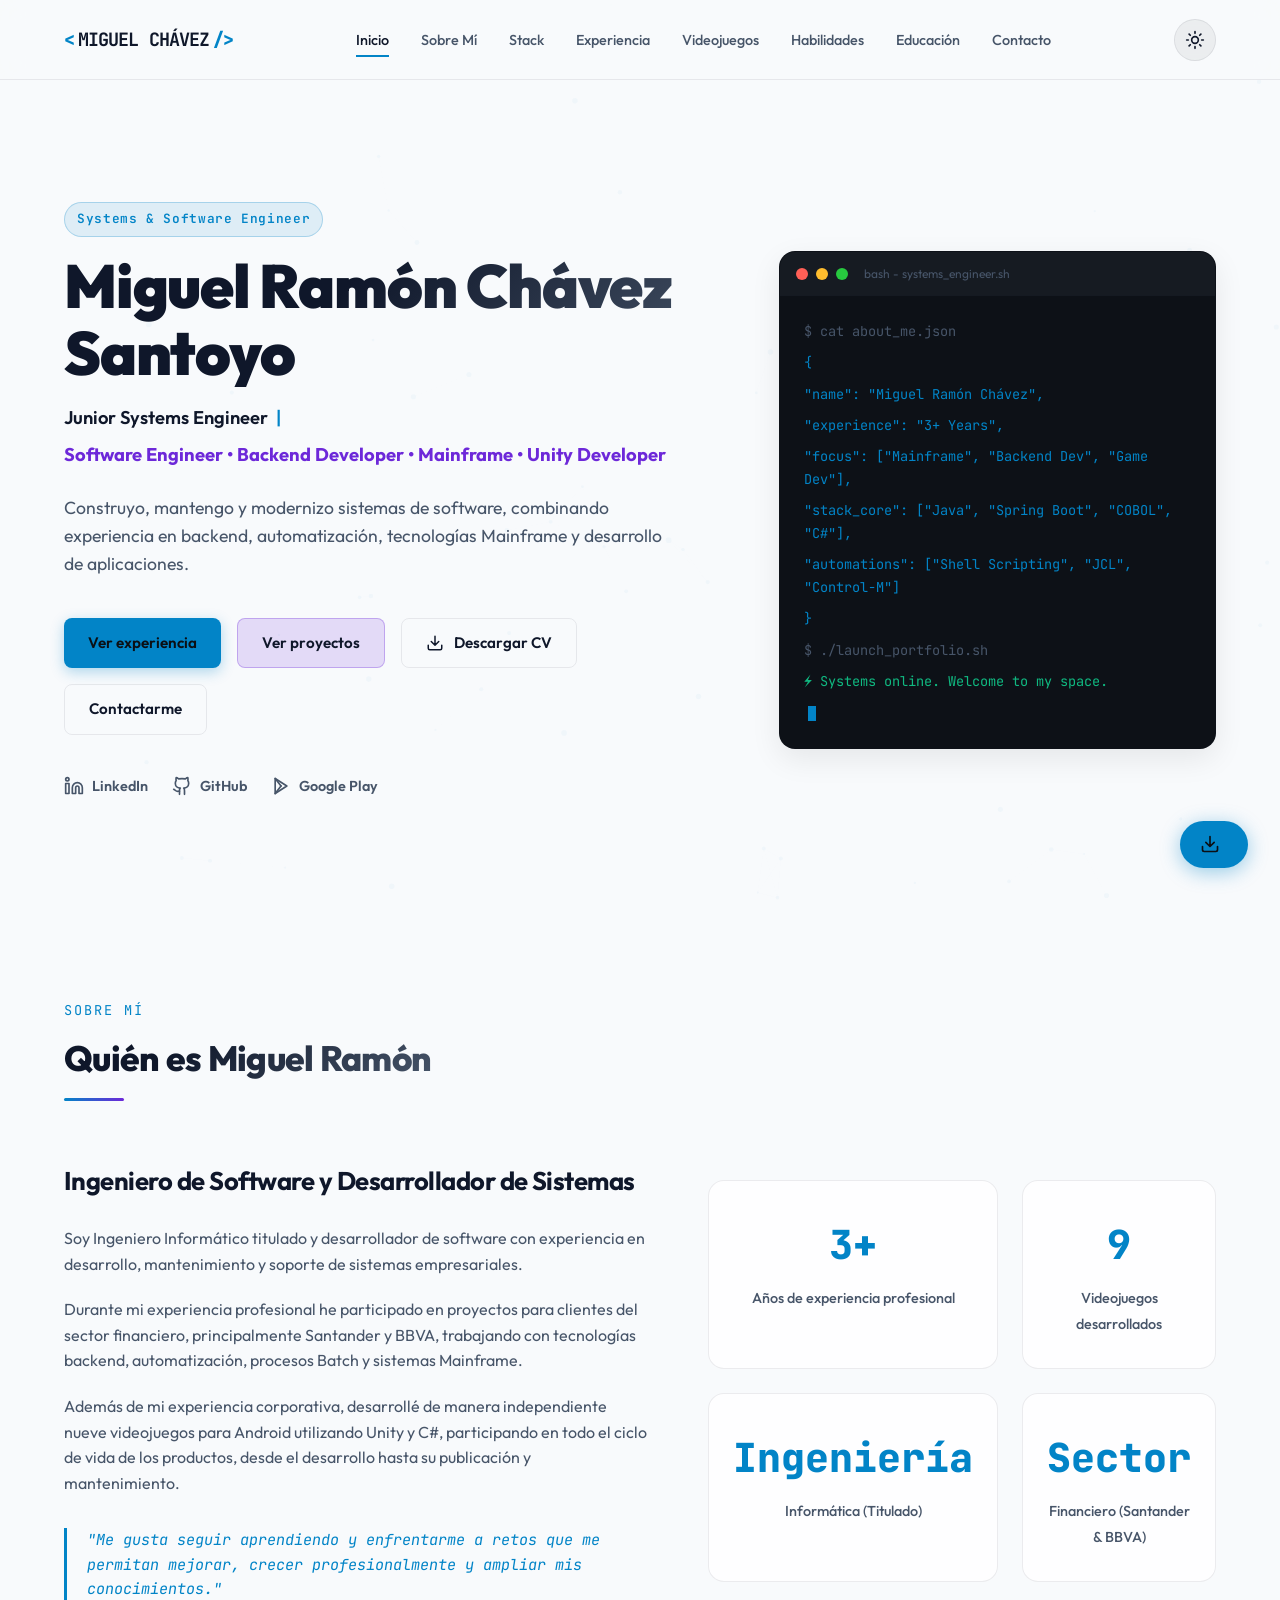
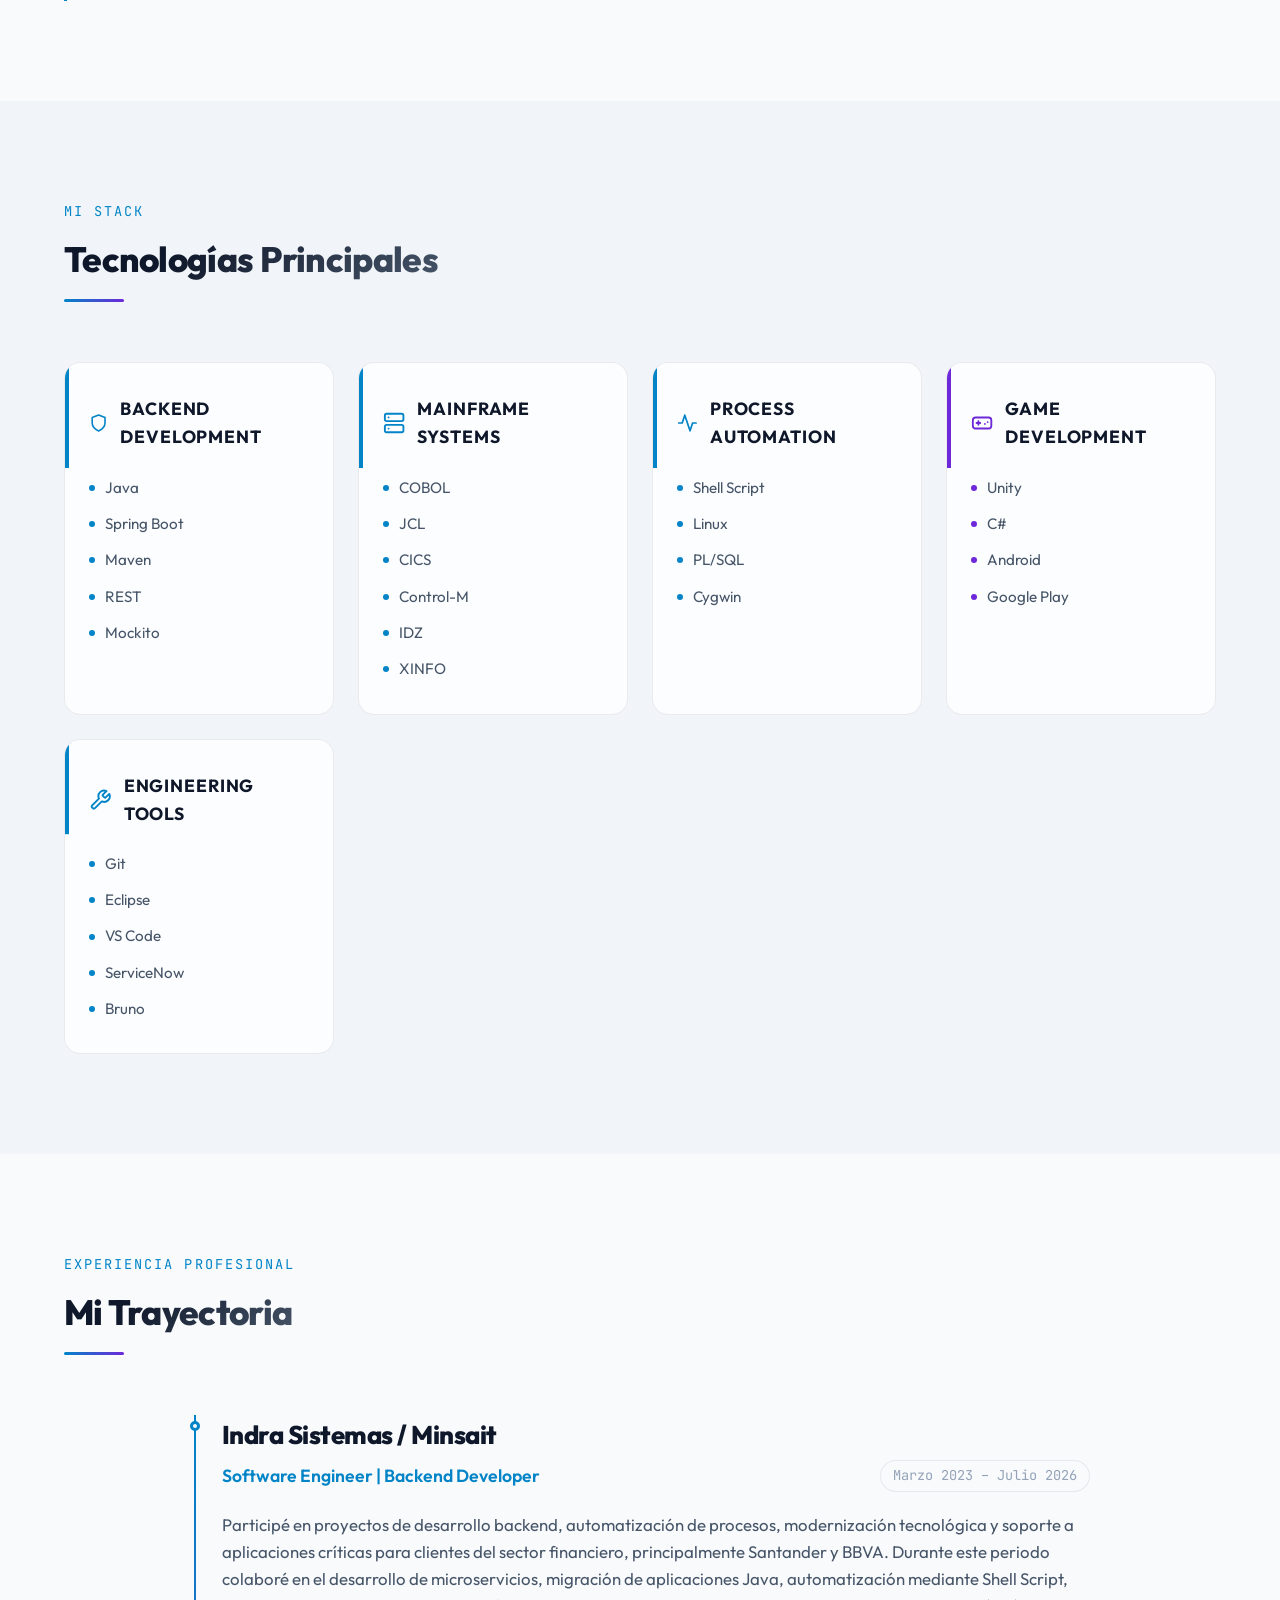
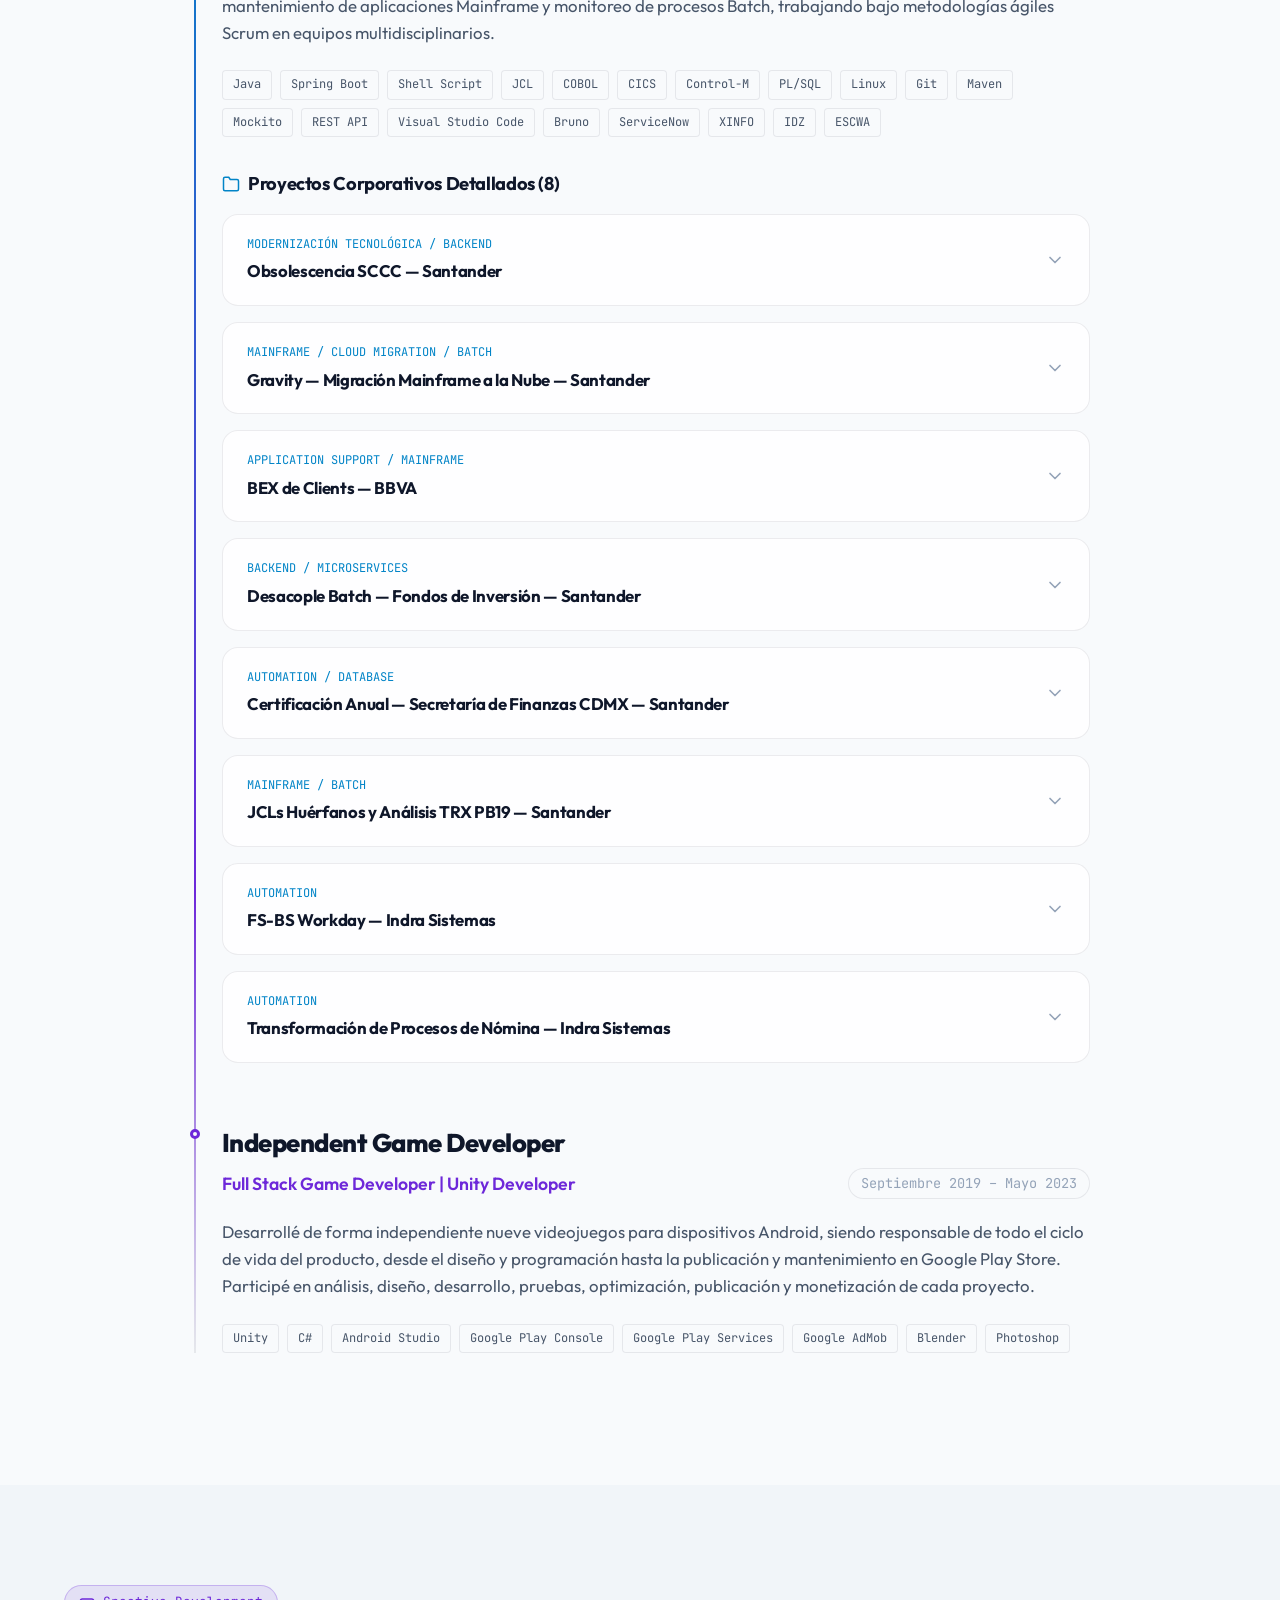
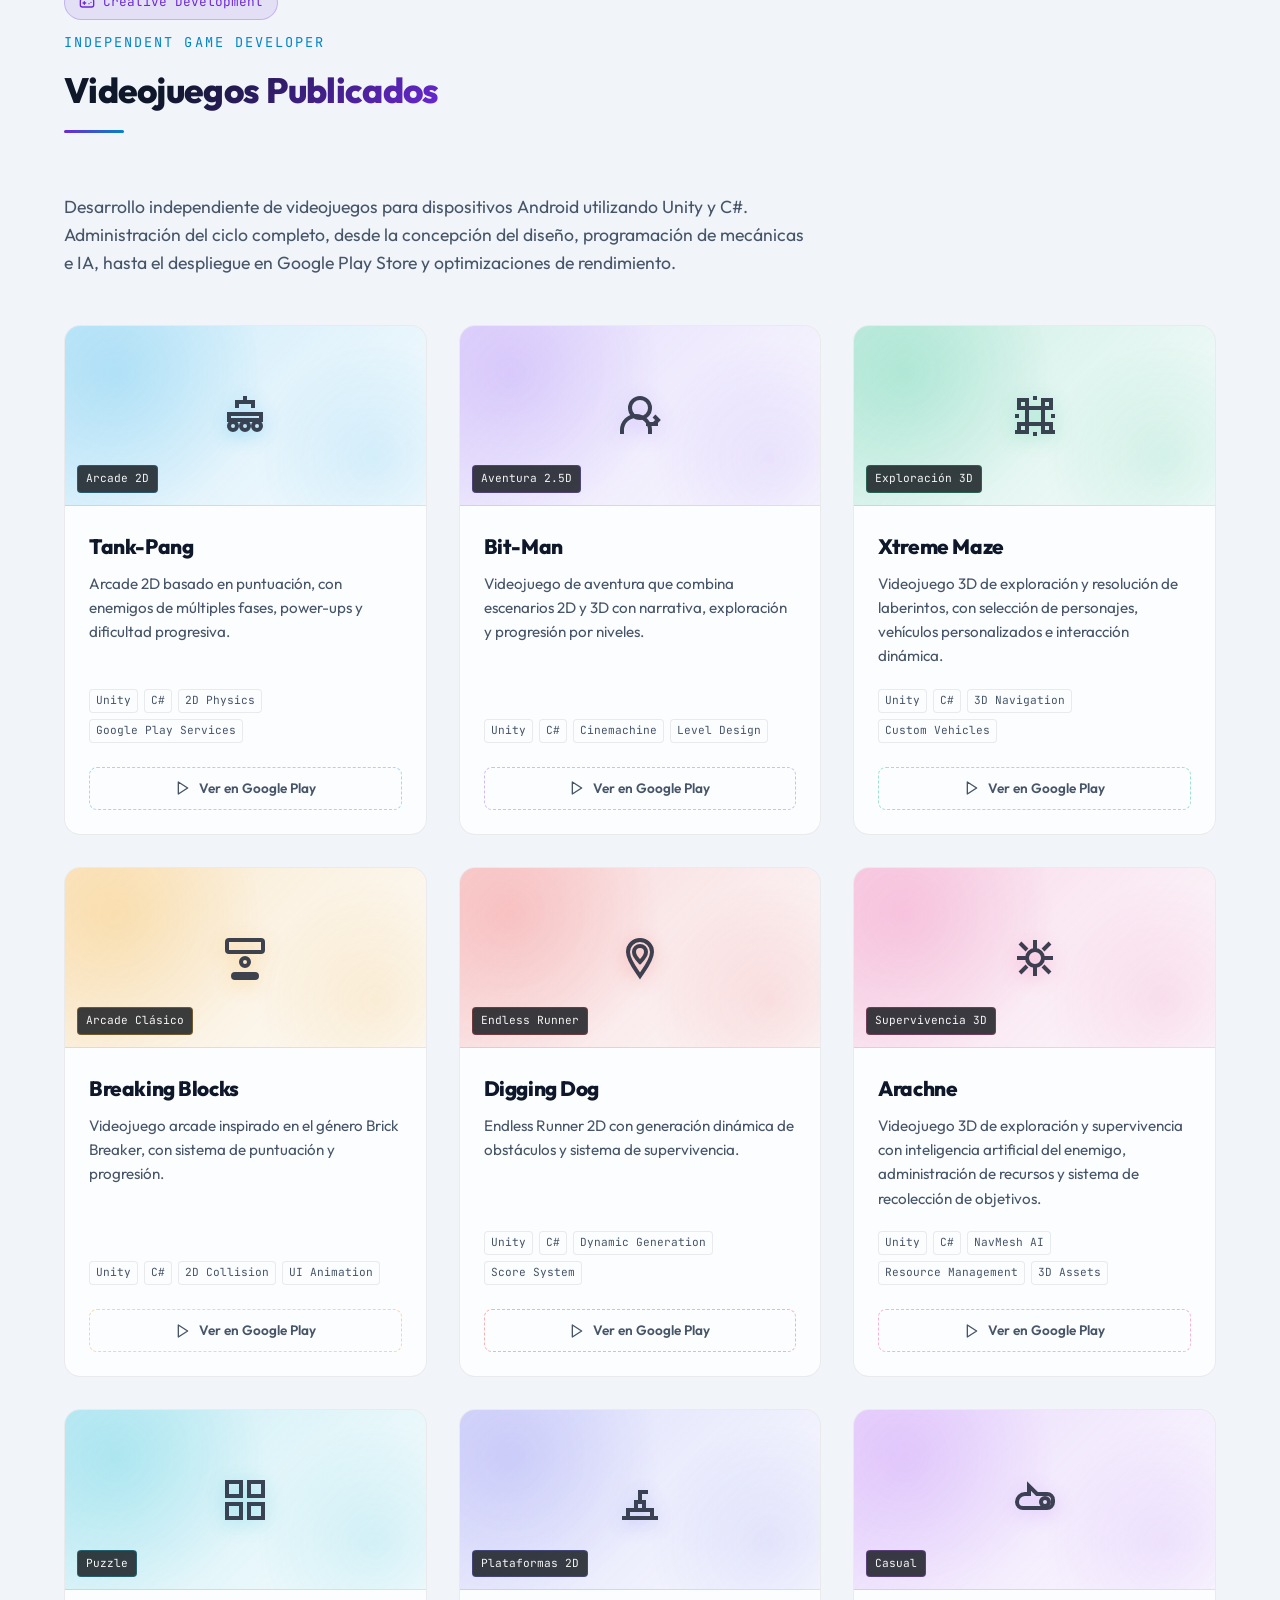
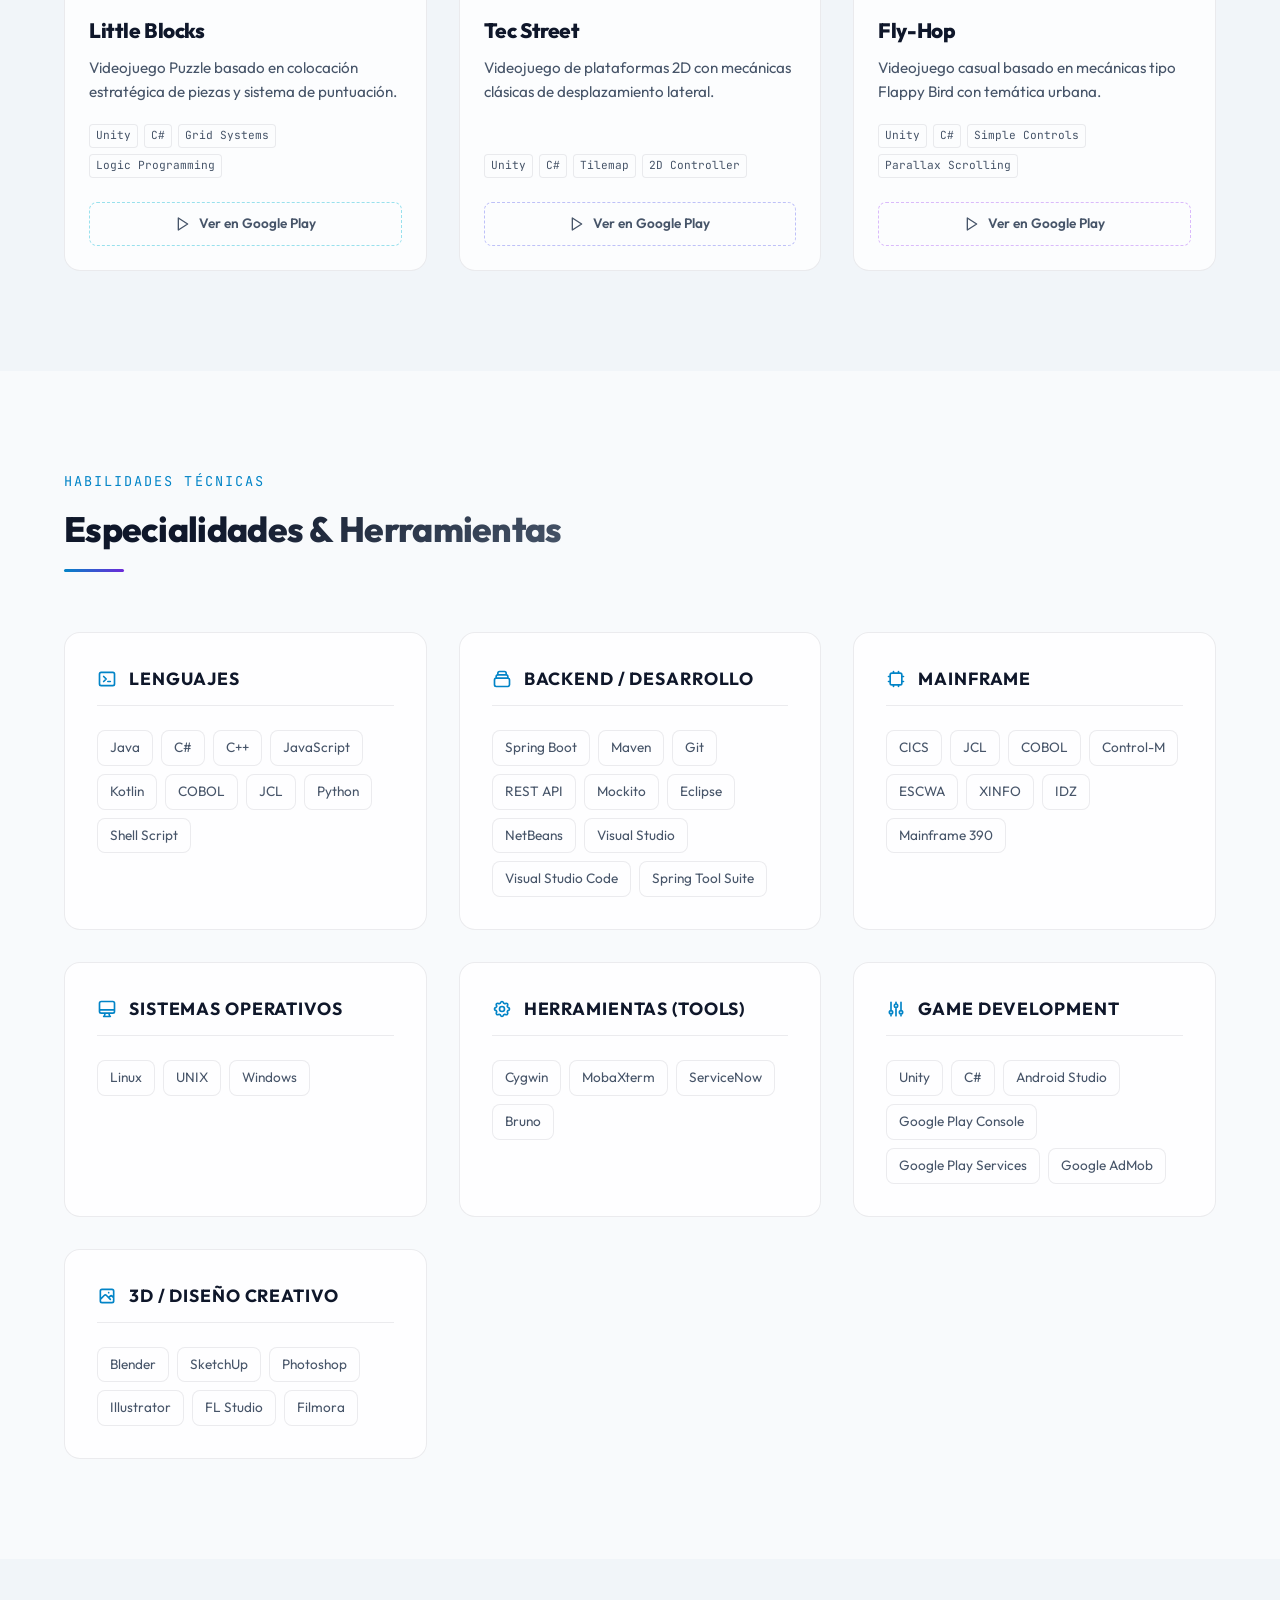
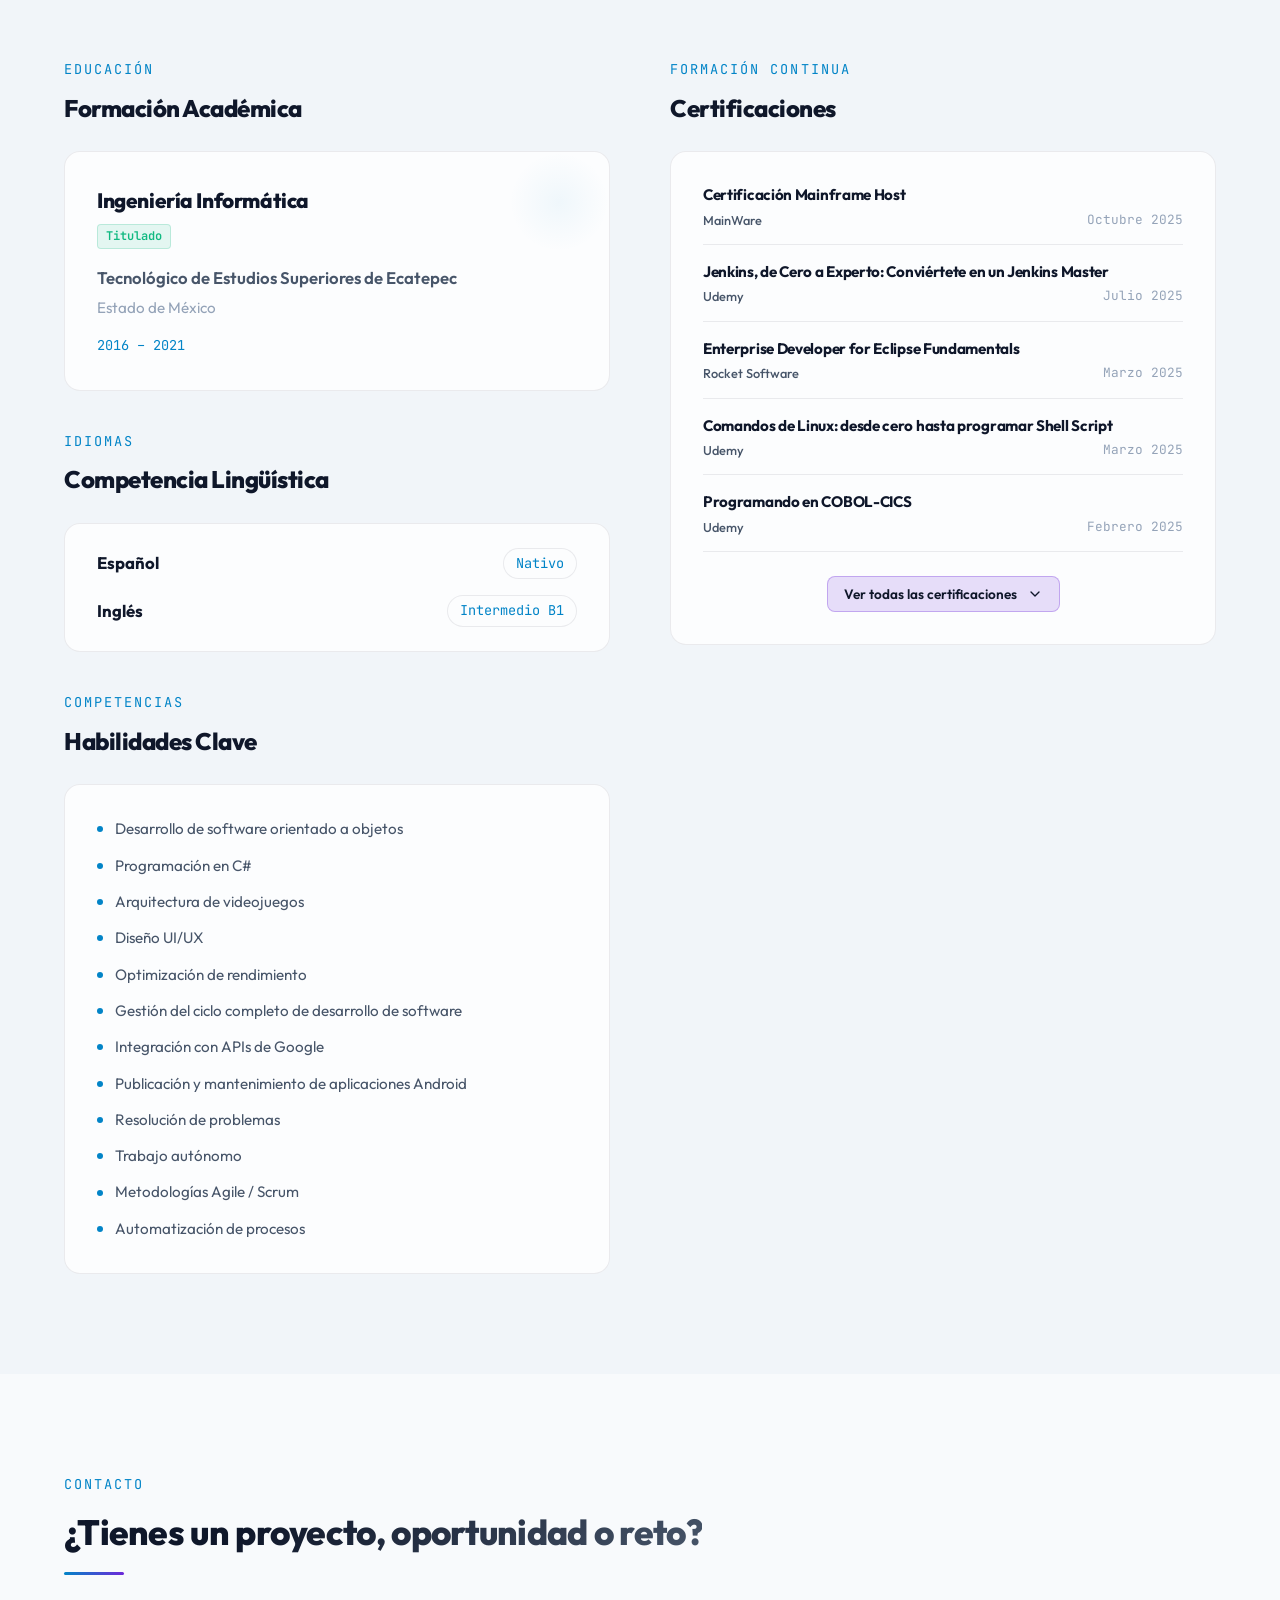
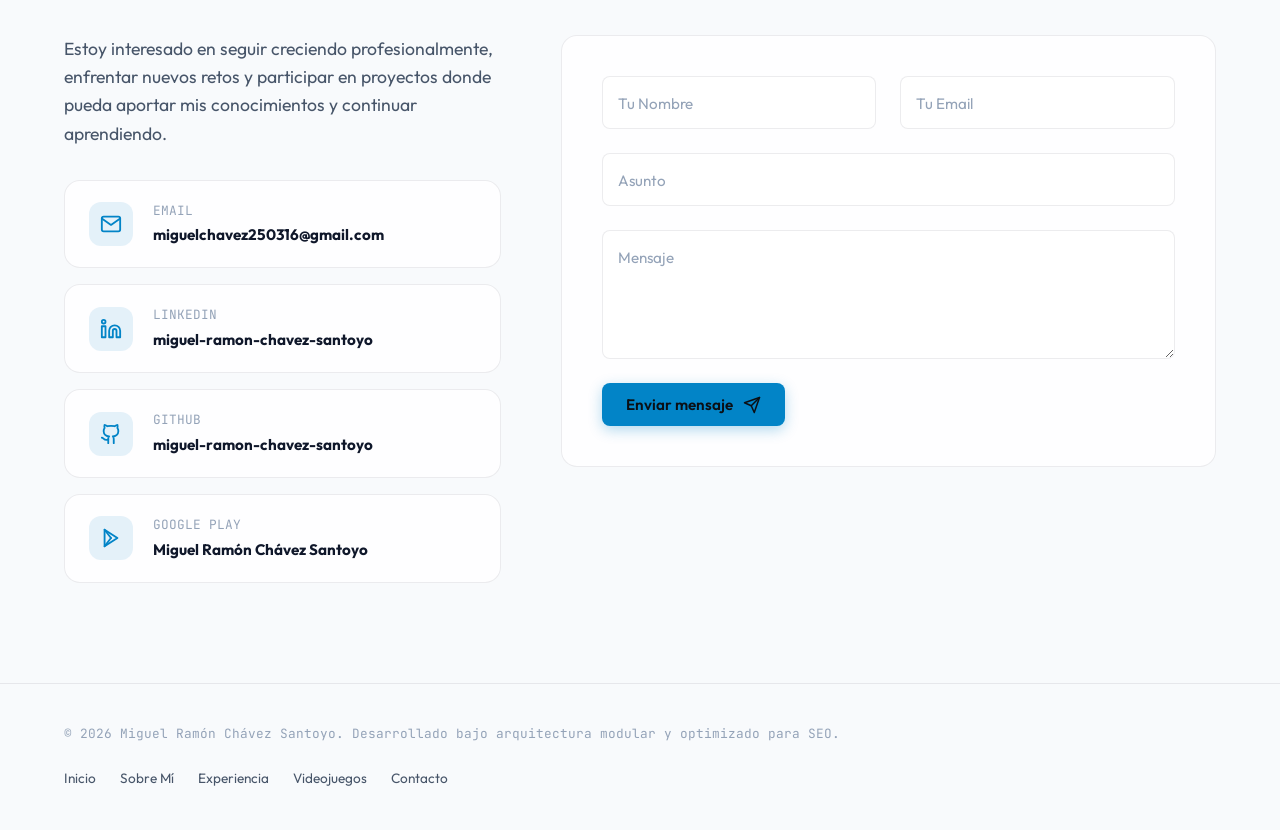
==== commit 8b176977: "actualizacion1" ====
--- a/index.html
+++ b/index.html
@@ -13,7 +13,7 @@
 
   <!-- Open Graph / Facebook -->
   <meta property="og:type" content="website">
-  <meta property="og:url" content="https://miguelchavez.dev/"> <!-- URL ficticia del portafolio -->
+  <meta property="og:url" content="https://dijammbs.github.io/PoM/"> <!-- URL del portafolio -->
   <meta property="og:title" content="Miguel Ramón Chávez Santoyo | Junior Systems Engineer">
   <meta property="og:description" content="Portafolio profesional de sistemas backend, Mainframe (COBOL, JCL, CICS) y desarrollo independiente de videojuegos en Unity C#.">
   <meta property="og:image" content="assets/portfolio_preview.jpg"> <!-- Placeholder para preview image -->
@@ -167,13 +167,27 @@
 
         <!-- Social Icons -->
         <div class="hero-socials">
-          <a href="#" id="social-linkedin" target="_blank" rel="noopener noreferrer" class="social-link" title="LinkedIn">
-            <svg xmlns="http://www.w3.org/2000/svg" viewBox="0 0 24 24" fill="none" stroke="currentColor" stroke-width="2" stroke-linecap="round" stroke-linejoin="round"><path d="M16 8a6 6 0 0 1 6 6v7h-4v-7a2 2 0 0 0-2-2 2 2 0 0 0-2 2v7h-4v-7a6 6 0 0 1 6-6zM2 9h4v12H2z"></path><circle cx="4" cy="4" r="2"></circle></svg>
-            <span>LinkedIn</span>
+          <a href="#" 
+          id="social-linkedin" 
+          target="_blank" 
+          rel="noopener noreferrer" 
+          class="social-link" 
+          title="LinkedIn">
+            <svg xmlns="http://www.w3.org/2000/svg" 
+            viewBox="0 0 24 24" 
+            fill="none" 
+            stroke="currentColor" 
+            stroke-width="2" 
+            stroke-linecap="round" 
+            stroke-linejoin="round">
+            <path d="M16 8a6 6 0 0 1 6 6v7h-4v-7a2 2 0 0 0-2-2 2 2 0 0 0-2 2v7h-4v-7a6 6 0 0 1 6-6zM2 9h4v12H2z"></path>
+            <circle cx="4" cy="4" r="2"></circle>
+          </svg>
+            <span>LinkedIn</span> <!-- Texto del Boton de LinkedIn en la Pantalla de Inicio -->
           </a>
           <a href="#" id="social-github" target="_blank" rel="noopener noreferrer" class="social-link" title="GitHub">
             <svg xmlns="http://www.w3.org/2000/svg" viewBox="0 0 24 24" fill="none" stroke="currentColor" stroke-width="2" stroke-linecap="round" stroke-linejoin="round"><path d="M15 22v-4a4.8 4.8 0 0 0-1-3.5c3 0 6-2 6-5.5.08-1.25-.27-2.48-1-3.5.28-1.15.28-2.35 0-3.5 0 0-1 0-3 1.5-2.64-.5-5.36-.5-8 0C6 2 5 2 5 2c-.3 1.15-.3 2.35 0 3.5A5.403 5.403 0 0 0 4 9c0 3.5 3 5.5 6 5.5-.39.49-.68 1.05-.85 1.65-.17.6-.22 1.23-.15 1.85v4"></path><path d="M9 18c-4.51 2-5-2-7-2"></path></svg>
-            <span>GitHub</span>
+            <span>GitHub</span> <!-- Texto del Boton de GitHub en la Pantalla de Inicio -->
           </a>
           <a href="#" id="social-googleplay" target="_blank" rel="noopener noreferrer" class="social-link" title="Google Play">
             <svg xmlns="http://www.w3.org/2000/svg" viewBox="0 0 24 24" fill="none" stroke="currentColor" stroke-width="2" stroke-linecap="round" stroke-linejoin="round">
@@ -181,7 +195,7 @@
               <line x1="5" y1="3" x2="12" y2="12"></line>
               <line x1="5" y1="21" x2="12" y2="12"></line>
             </svg>
-            <span>Google Play</span>
+            <span>Google Play</span> <!-- Texto del Boton de Google Play en la Pantalla de Inicio -->
           </a>
         </div>
       </div>
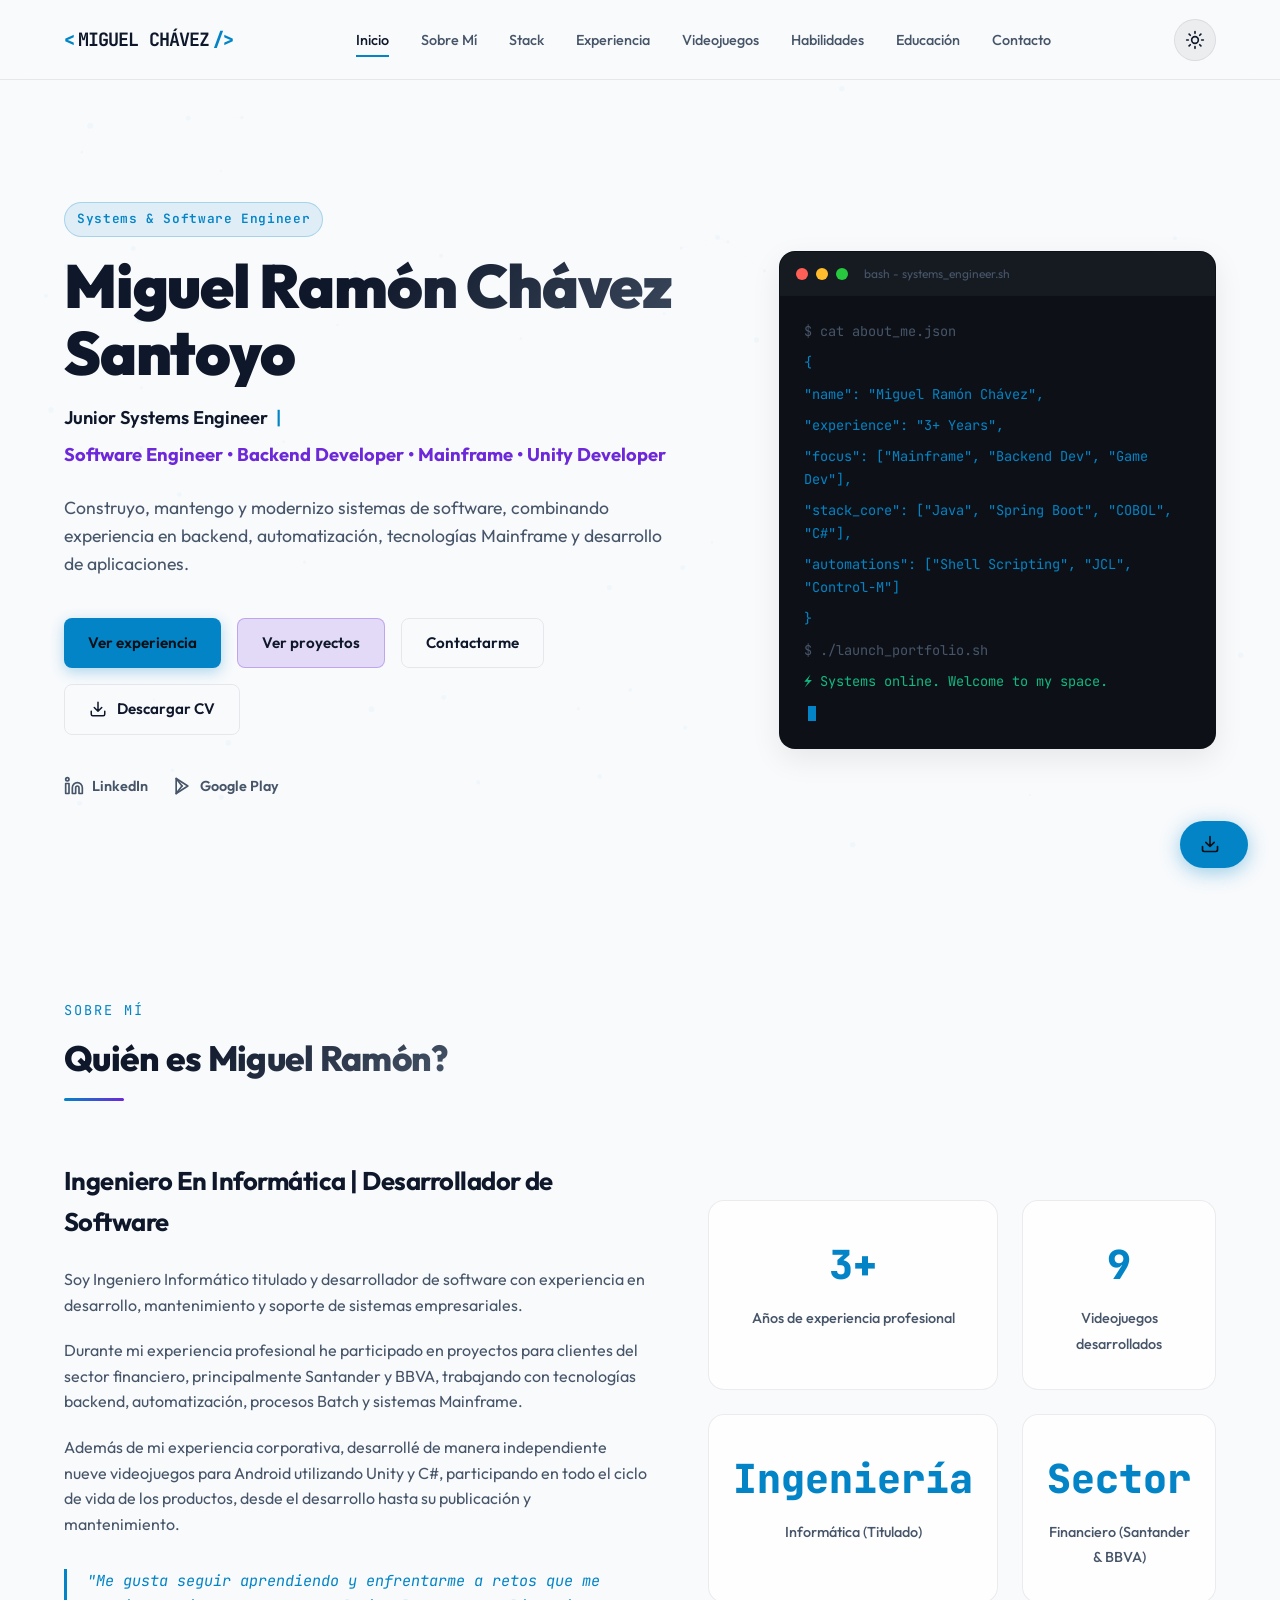
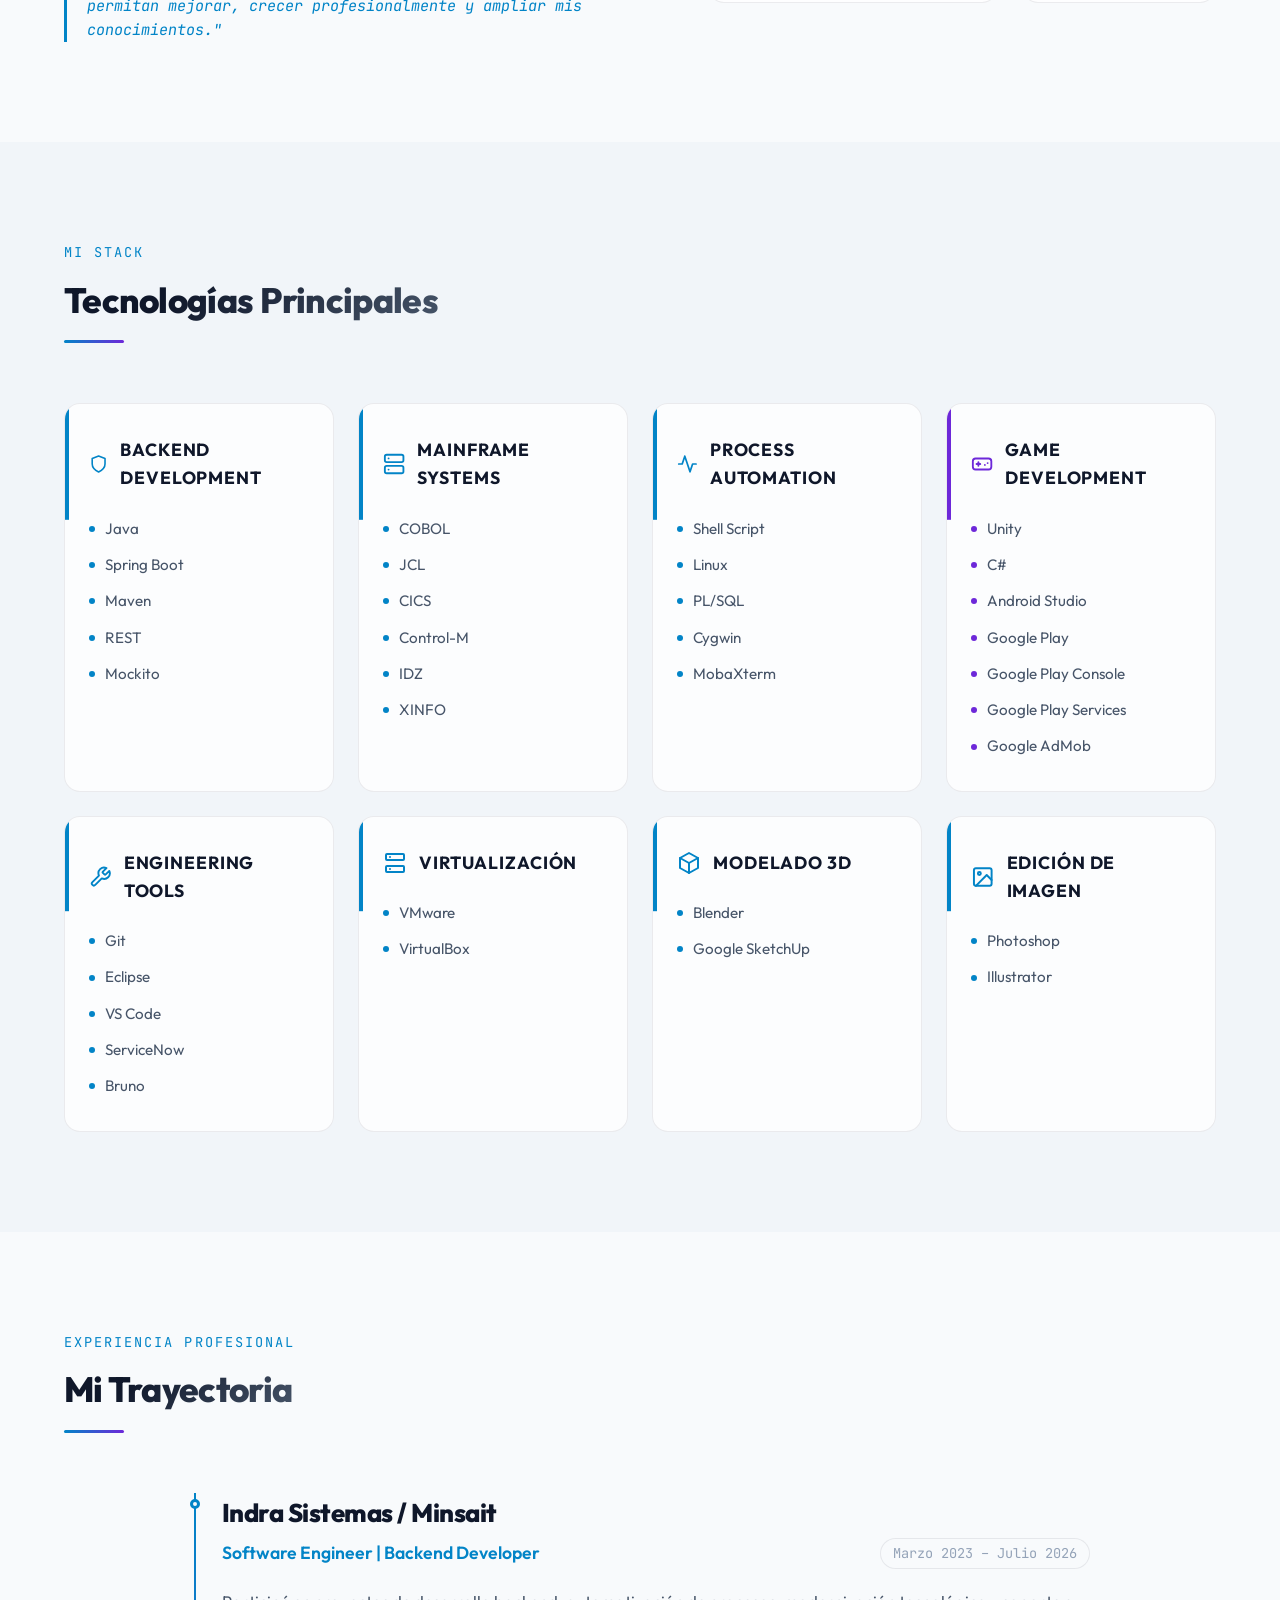
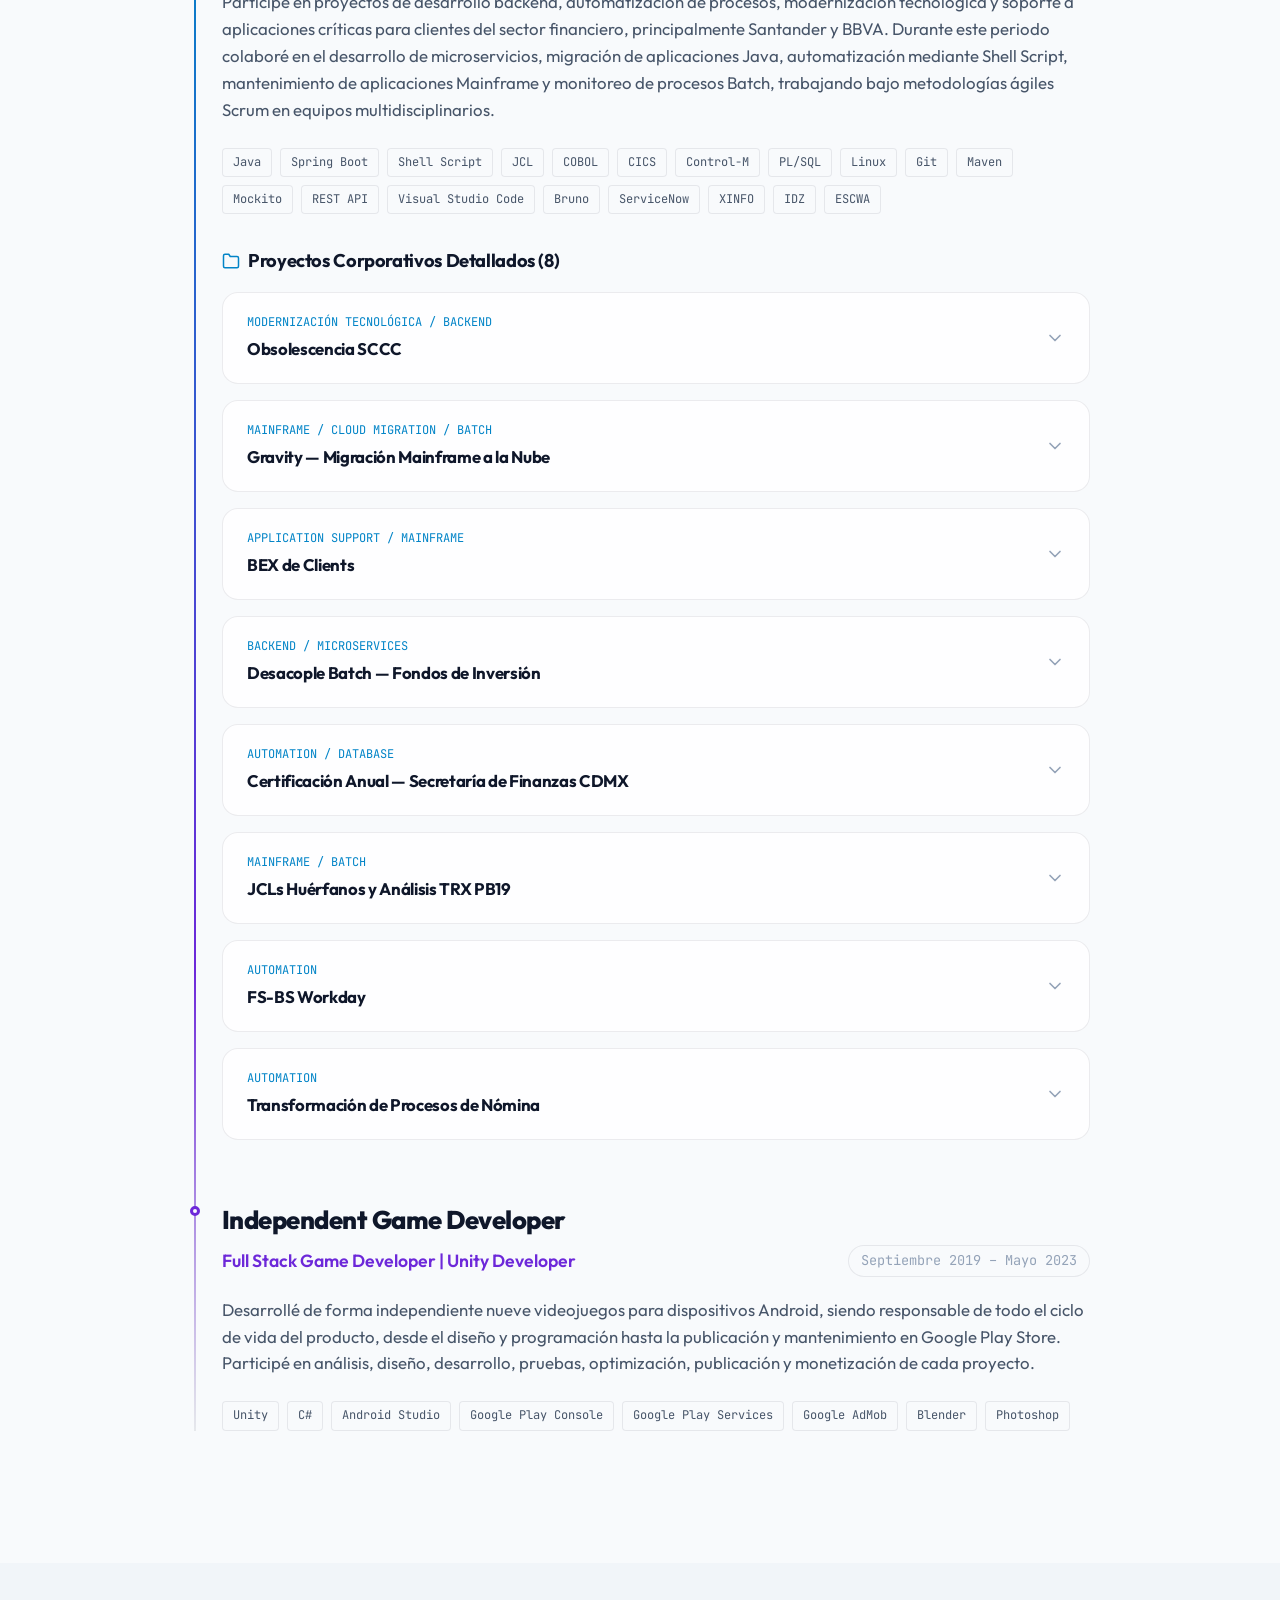
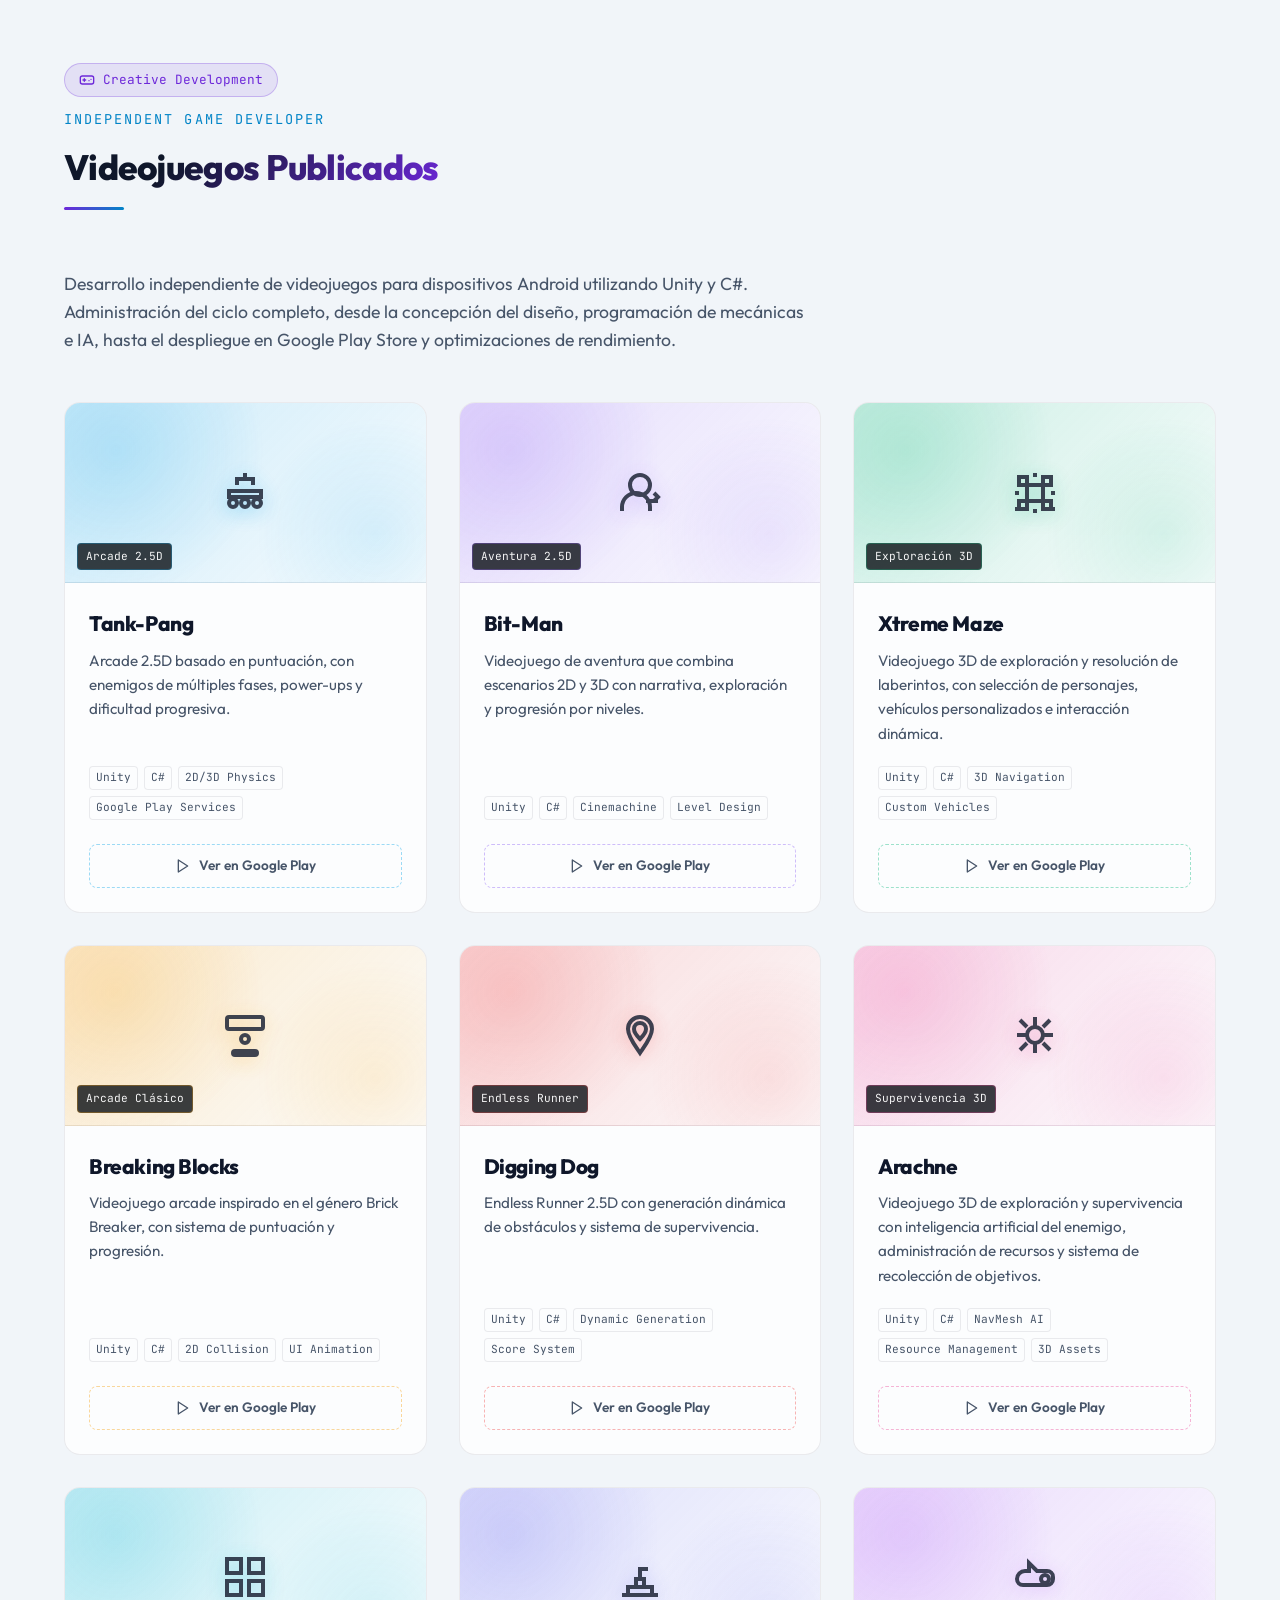
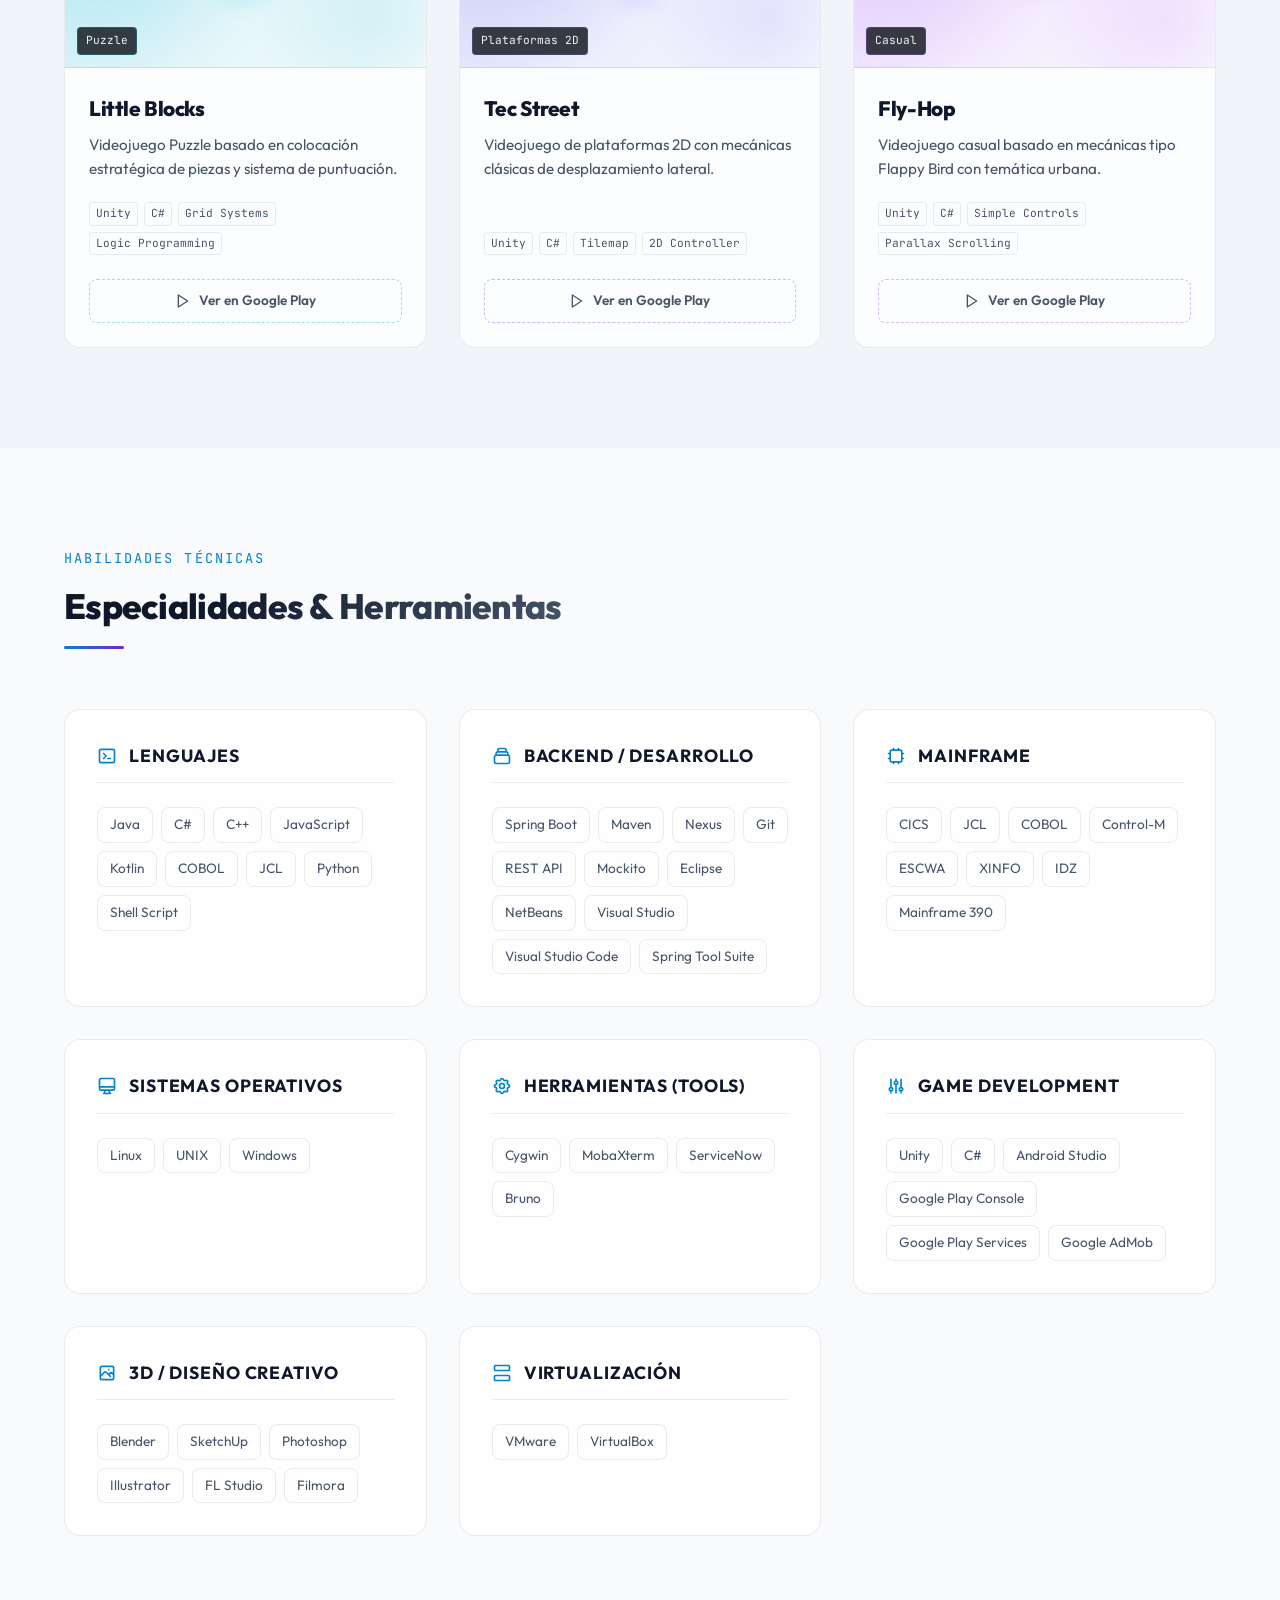
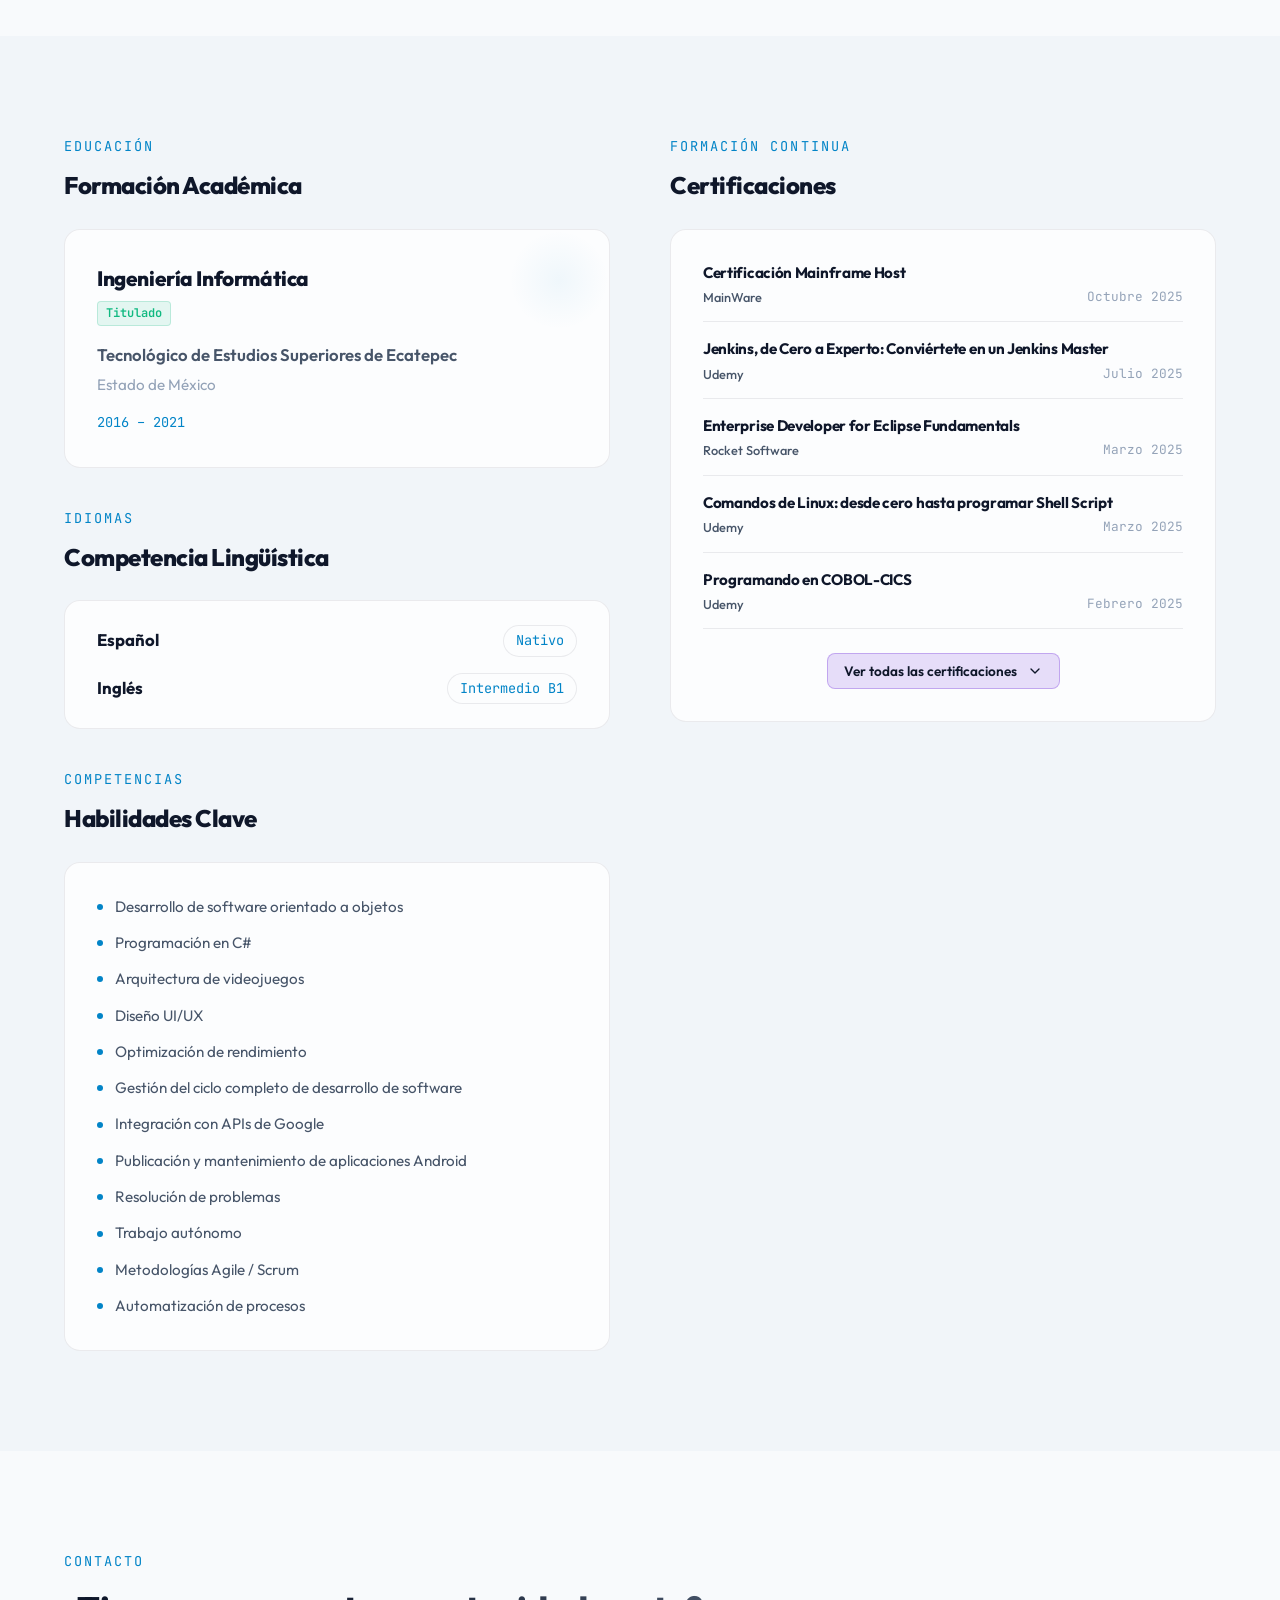
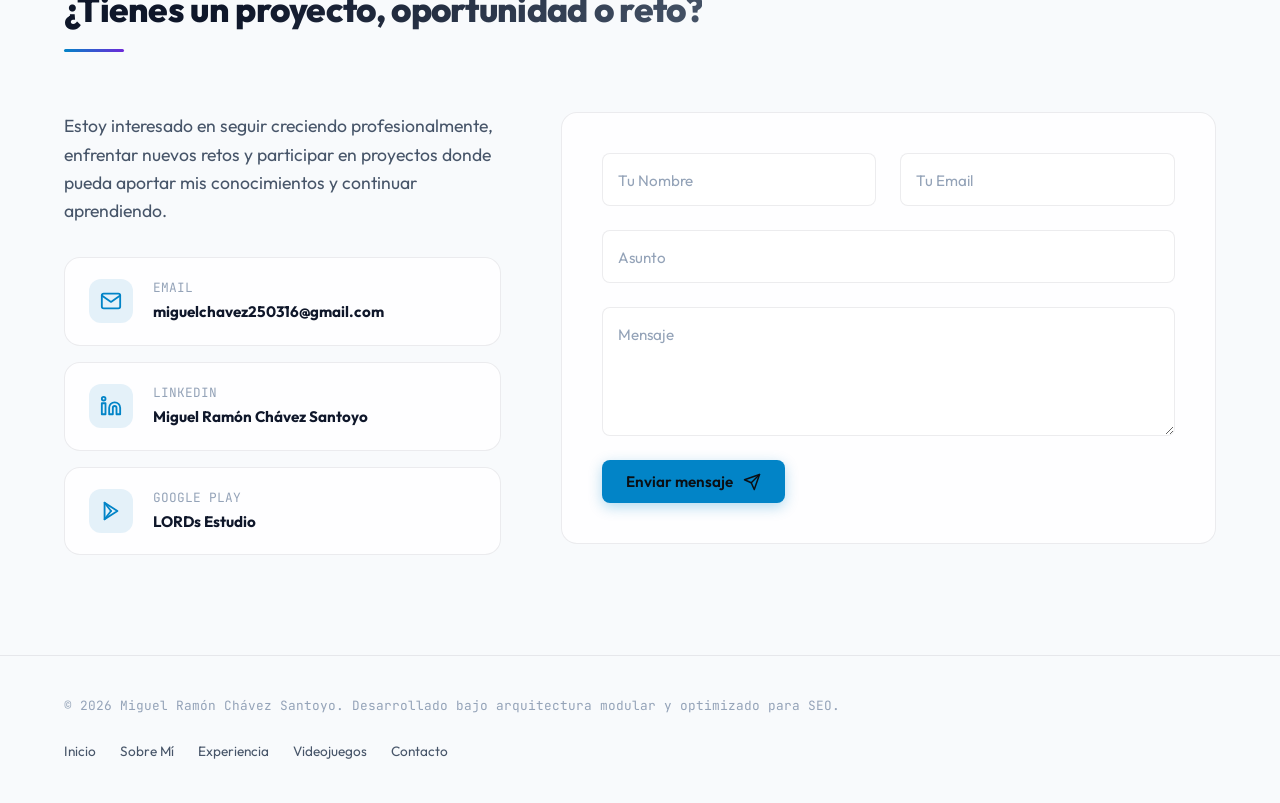
==== commit 023cb28a: "Act 13092026-0509pm" ====
--- a/index.html
+++ b/index.html
@@ -152,17 +152,17 @@
           <!-- Dynamically populated from data.js -->
         </p>
 
-        <!-- CTA Buttons -->
+        <!-- Botones de la pantalla de Inicio -->
         <div class="hero-actions">
           <a href="#experiencia" class="btn btn-primary">Ver experiencia</a>
           <a href="#videojuegos" class="btn btn-secondary">Ver proyectos</a>
+          <a href="#contacto" class="btn btn-outline">Contactarme</a>
           <a href="#" class="btn btn-outline cv-download-btn" download>
             <svg xmlns="http://www.w3.org/2000/svg" viewBox="0 0 24 24" fill="none" stroke="currentColor" stroke-width="2" stroke-linecap="round" stroke-linejoin="round" class="btn-icon">
               <path d="M21 15v4a2 2 0 0 1-2 2H5a2 2 0 0 1-2-2v-4M7 10l5 5 5-5M12 15V3"/>
             </svg>
             Descargar CV
-          </a>
-          <a href="#contacto" class="btn btn-outline">Contactarme</a>
+          </a>          
         </div>
 
         <!-- Social Icons -->
@@ -185,10 +185,10 @@
           </svg>
             <span>LinkedIn</span> <!-- Texto del Boton de LinkedIn en la Pantalla de Inicio -->
           </a>
-          <a href="#" id="social-github" target="_blank" rel="noopener noreferrer" class="social-link" title="GitHub">
+          <!--<a href="#" id="social-github" target="_blank" rel="noopener noreferrer" class="social-link" title="GitHub">
             <svg xmlns="http://www.w3.org/2000/svg" viewBox="0 0 24 24" fill="none" stroke="currentColor" stroke-width="2" stroke-linecap="round" stroke-linejoin="round"><path d="M15 22v-4a4.8 4.8 0 0 0-1-3.5c3 0 6-2 6-5.5.08-1.25-.27-2.48-1-3.5.28-1.15.28-2.35 0-3.5 0 0-1 0-3 1.5-2.64-.5-5.36-.5-8 0C6 2 5 2 5 2c-.3 1.15-.3 2.35 0 3.5A5.403 5.403 0 0 0 4 9c0 3.5 3 5.5 6 5.5-.39.49-.68 1.05-.85 1.65-.17.6-.22 1.23-.15 1.85v4"></path><path d="M9 18c-4.51 2-5-2-7-2"></path></svg>
-            <span>GitHub</span> <!-- Texto del Boton de GitHub en la Pantalla de Inicio -->
-          </a>
+            <span>GitHub</span> <!-- Texto del Boton de GitHub en la Pantalla de Inicio -- >
+          </a> -->
           <a href="#" id="social-googleplay" target="_blank" rel="noopener noreferrer" class="social-link" title="Google Play">
             <svg xmlns="http://www.w3.org/2000/svg" viewBox="0 0 24 24" fill="none" stroke="currentColor" stroke-width="2" stroke-linecap="round" stroke-linejoin="round">
               <polygon points="5 3 19 12 5 21 5 3"></polygon>
@@ -200,7 +200,7 @@
         </div>
       </div>
       
-      <!-- Abstract Decorative Terminal Visual -->
+      <!-- Cuadro de la Terminal en la pantalla de Inicio -->
       <div class="hero-visual reveal-fade">
         <div class="terminal-mockup">
           <div class="terminal-header">
@@ -227,18 +227,18 @@
     </div>
   </section>
 
-  <!-- About Me Section -->
+  <!-- Sección Sobre Mi -->
   <section id="sobre-mi" class="section-padding scroll-margin">
     <div class="container">
       <div class="section-title-wrapper reveal-fade">
         <span class="section-subtitle">Sobre Mí</span>
-        <h2 class="section-title">Quién es Miguel Ramón</h2>
+        <h2 class="section-title">Quién es Miguel Ramón?</h2>
         <div class="section-line"></div>
       </div>
 
       <div class="about-grid">
         <div class="about-info reveal-slide-left">
-          <h3 class="about-tagline">Ingeniero de Software y Desarrollador de Sistemas</h3>
+          <h3 class="about-tagline">Ingeniero En Informática | Desarrollador de Software</h3>
           <div class="about-paragraphs" id="about-text-render">
             <!-- Dynamically populated from data.js -->
           </div>
@@ -429,7 +429,7 @@
               </div>
               <div class="contact-card-details">
                 <span class="contact-label">Email</span>
-                <span id="contact-email-text" class="contact-value">tu-email-placeholder@correo.com</span>
+                <span id="contact-email-text" class="contact-value">miguelchavez250316@gmail.com</span>
               </div>
             </a>
 
@@ -440,11 +440,11 @@
               </div>
               <div class="contact-card-details">
                 <span class="contact-label">LinkedIn</span>
-                <span id="contact-linkedin-text" class="contact-value">miguel-ramon-chavez-santoyo</span>
+                <span id="contact-linkedin-text" class="contact-value">Miguel Ramón Chávez Santoyo</span>
               </div>
             </a>
 
-            <!-- GitHub -->
+            <!-- GitHub -- >
             <a href="#" id="contact-github" target="_blank" rel="noopener noreferrer" class="contact-card">
               <div class="contact-card-icon">
                 <svg xmlns="http://www.w3.org/2000/svg" viewBox="0 0 24 24" fill="none" stroke="currentColor" stroke-width="2" stroke-linecap="round" stroke-linejoin="round"><path d="M15 22v-4a4.8 4.8 0 0 0-1-3.5c3 0 6-2 6-5.5.08-1.25-.27-2.48-1-3.5.28-1.15.28-2.35 0-3.5 0 0-1 0-3 1.5-2.64-.5-5.36-.5-8 0C6 2 5 2 5 2c-.3 1.15-.3 2.35 0 3.5A5.403 5.403 0 0 0 4 9c0 3.5 3 5.5 6 5.5-.39.49-.68 1.05-.85 1.65-.17.6-.22 1.23-.15 1.85v4"></path><path d="M9 18c-4.51 2-5-2-7-2"></path></svg>
@@ -453,7 +453,7 @@
                 <span class="contact-label">GitHub</span>
                 <span id="contact-github-text" class="contact-value">miguel-ramon-chavez-santoyo</span>
               </div>
-            </a>
+            </a> -->
 
             <!-- Google Play Store -->
             <a href="#" id="contact-googleplay" target="_blank" rel="noopener noreferrer" class="contact-card">
@@ -466,7 +466,7 @@
               </div>
               <div class="contact-card-details">
                 <span class="contact-label">Google Play</span>
-                <span id="contact-googleplay-text" class="contact-value">Miguel Ramón Chávez Santoyo</span>
+                <span id="contact-googleplay-text" class="contact-value">LORDs Estudio</span>
               </div>
             </a>
           </div>
@@ -511,7 +511,7 @@
     </div>
   </section>
 
-  <!-- Sticky Footer -->
+  <!-- Pie De Página -->
   <footer class="main-footer">
     <div class="container footer-container">
       <p class="copyright font-mono">&copy; 2026 Miguel Ramón Chávez Santoyo. Desarrollado bajo arquitectura modular y optimizado para SEO.</p>
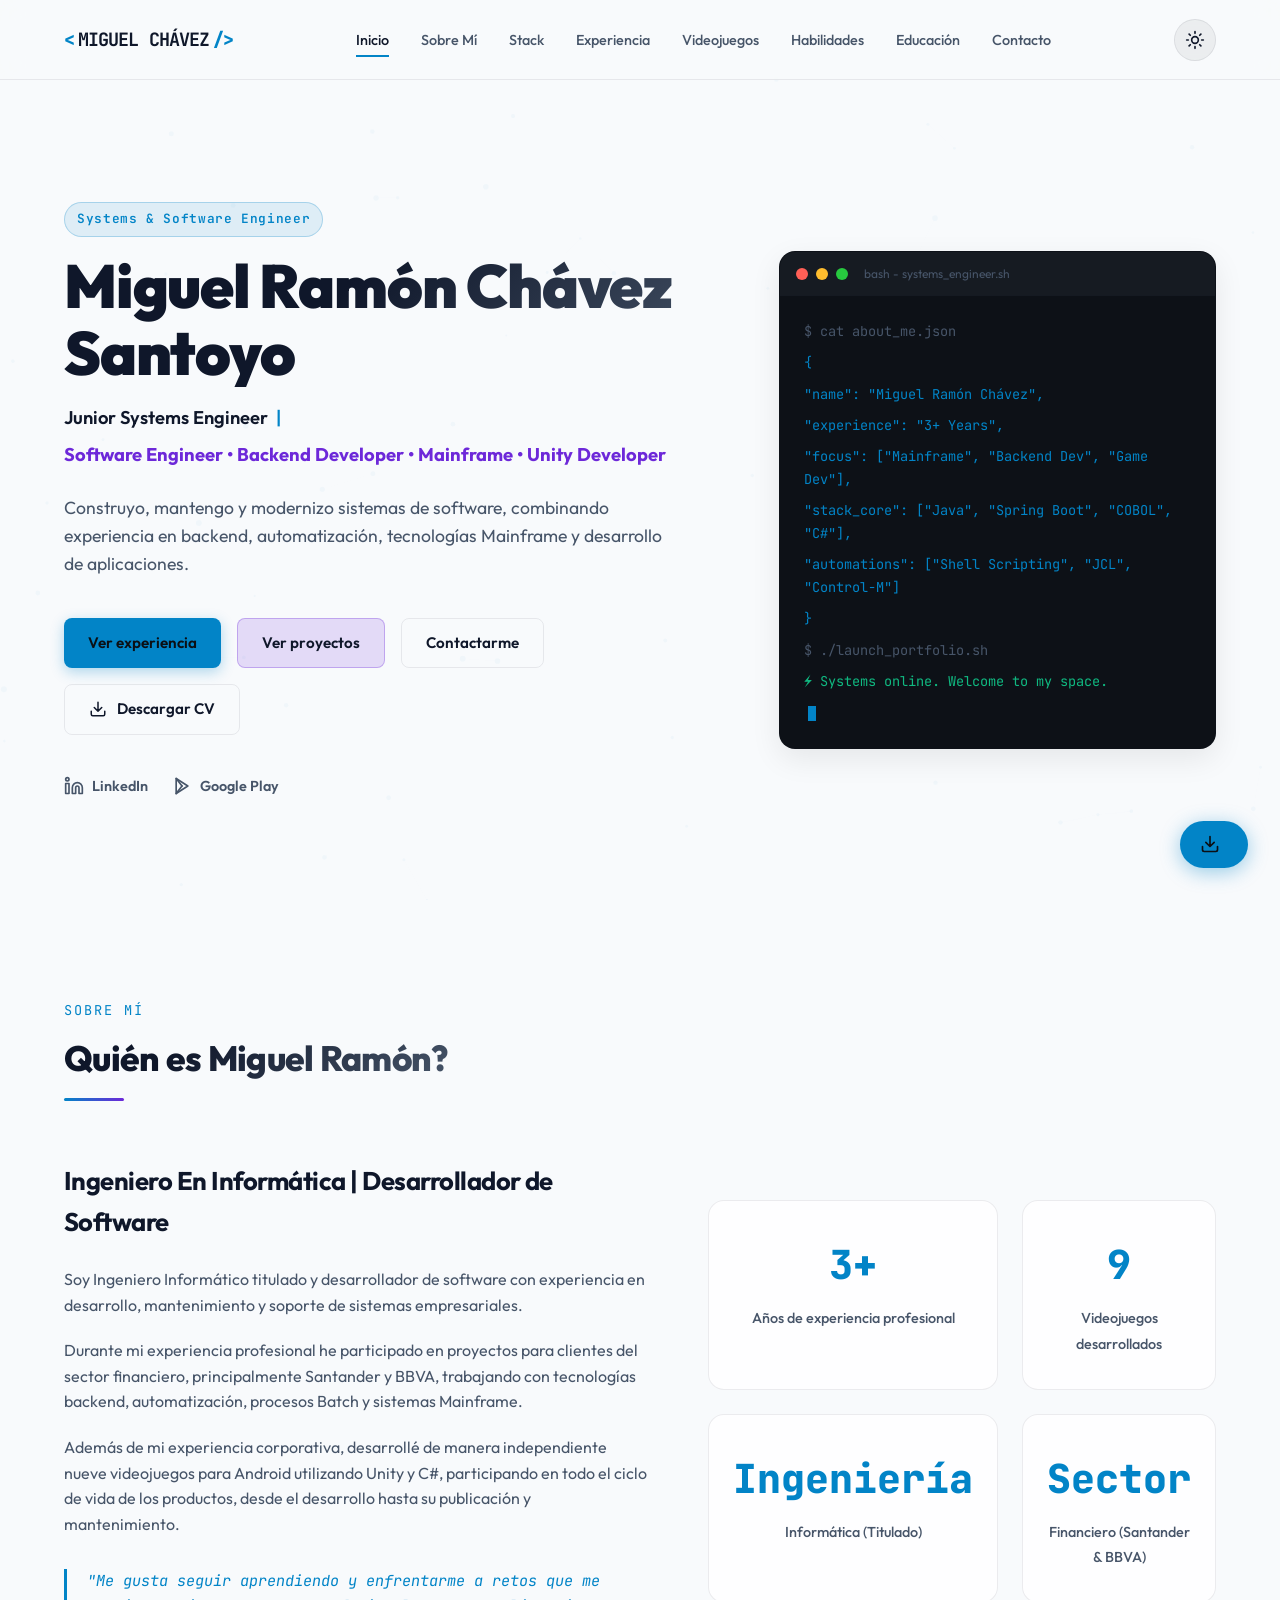
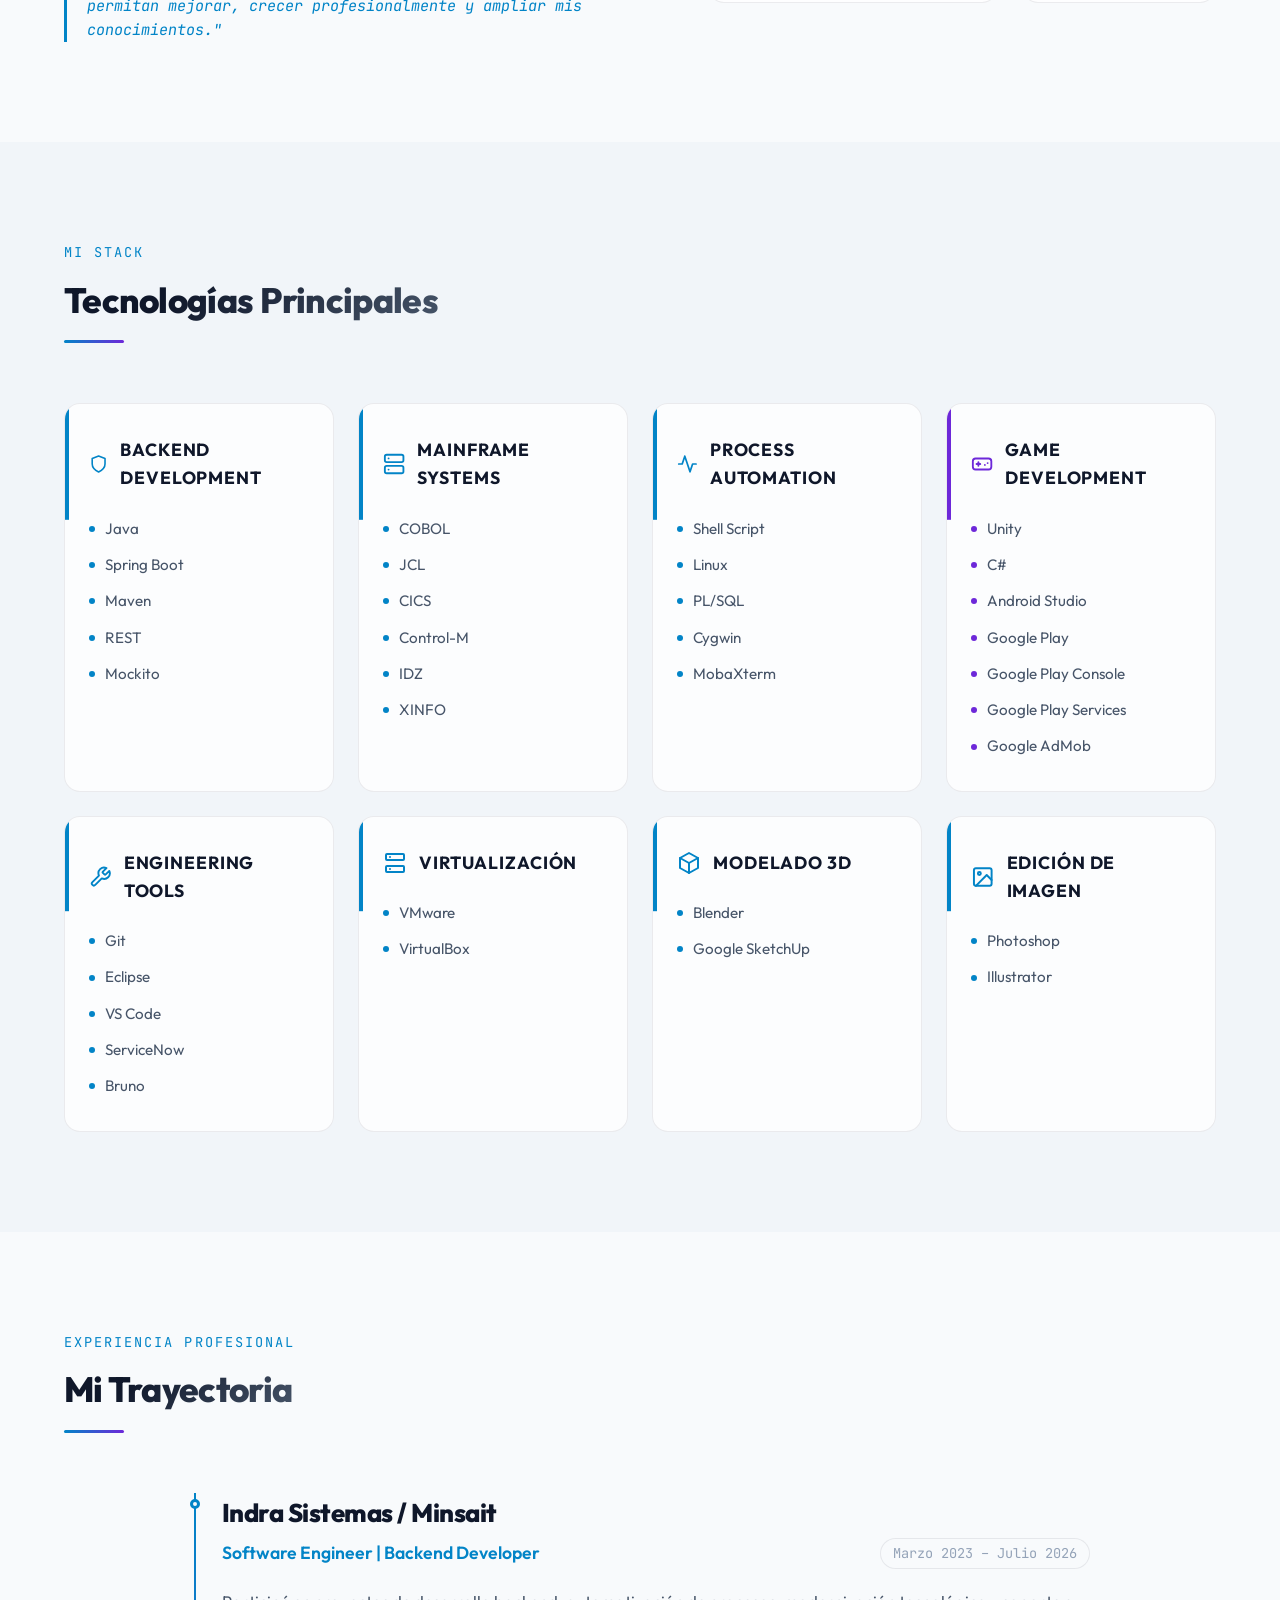
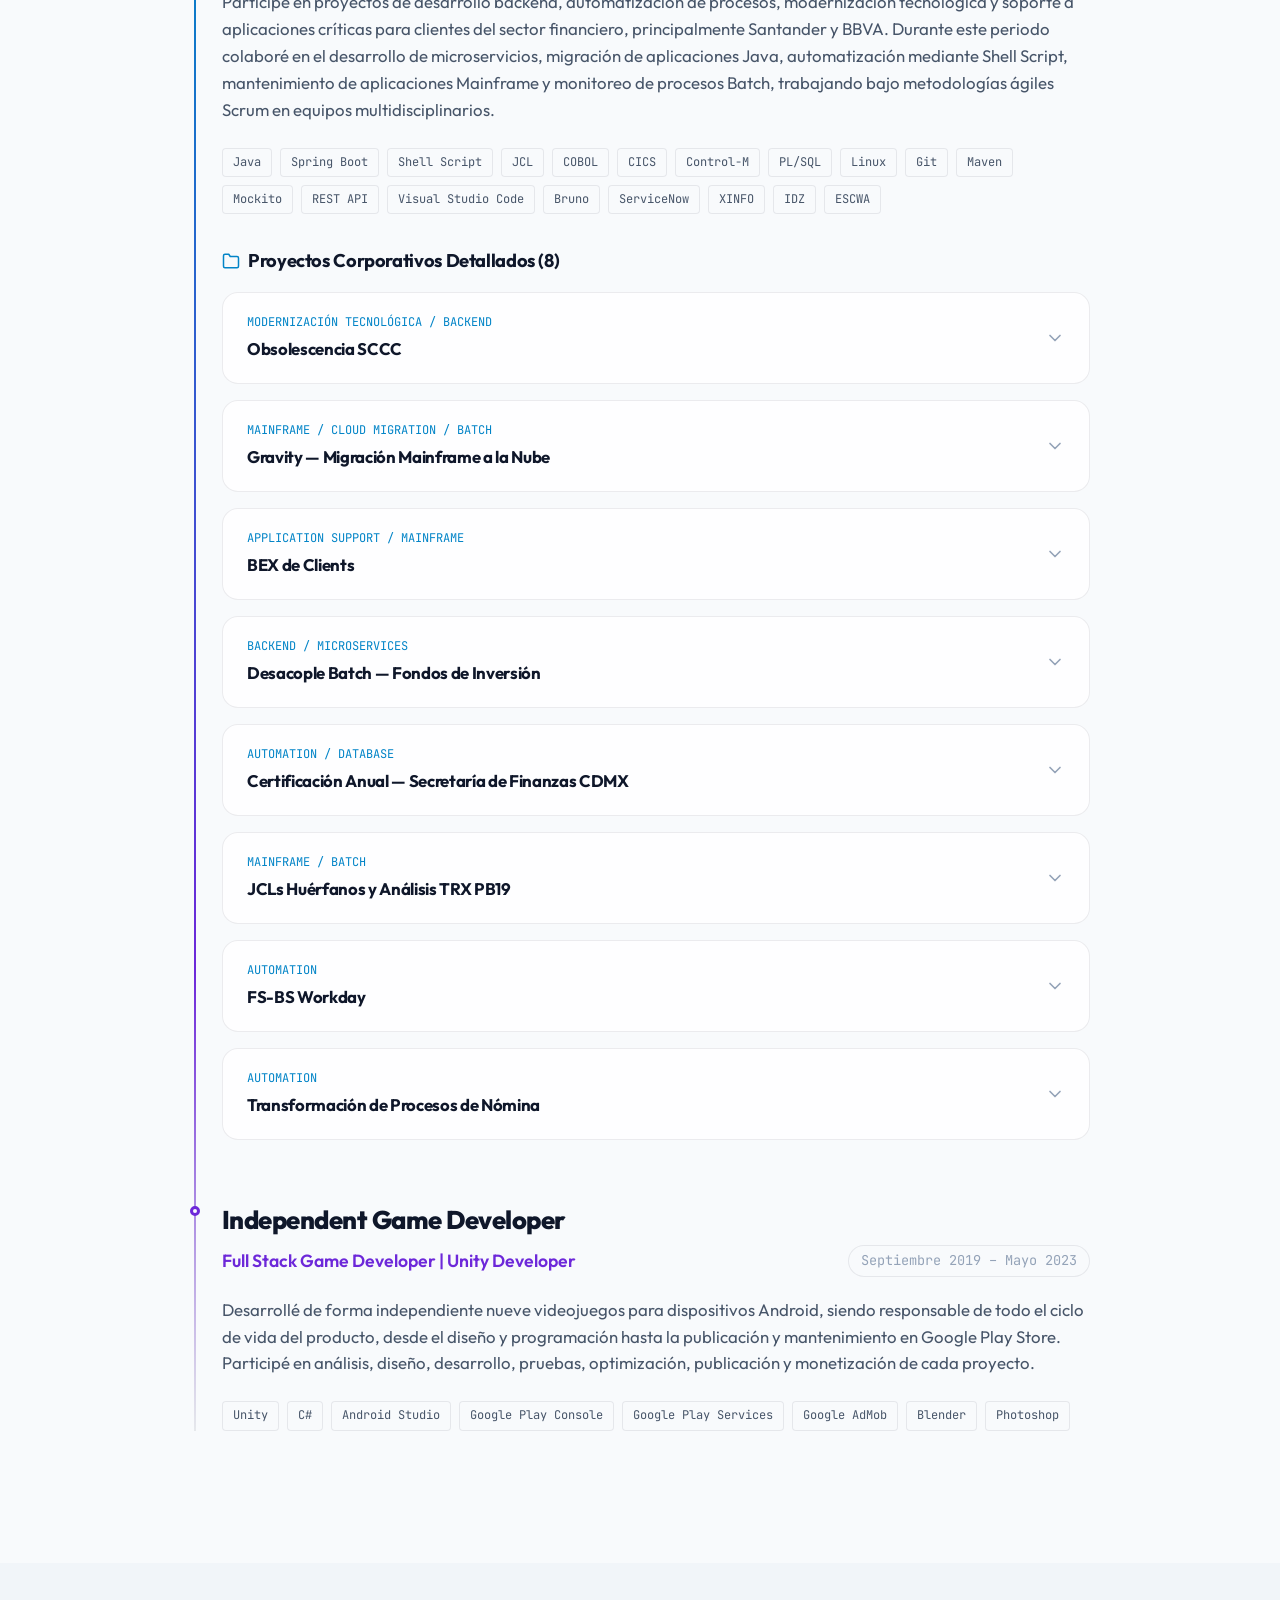
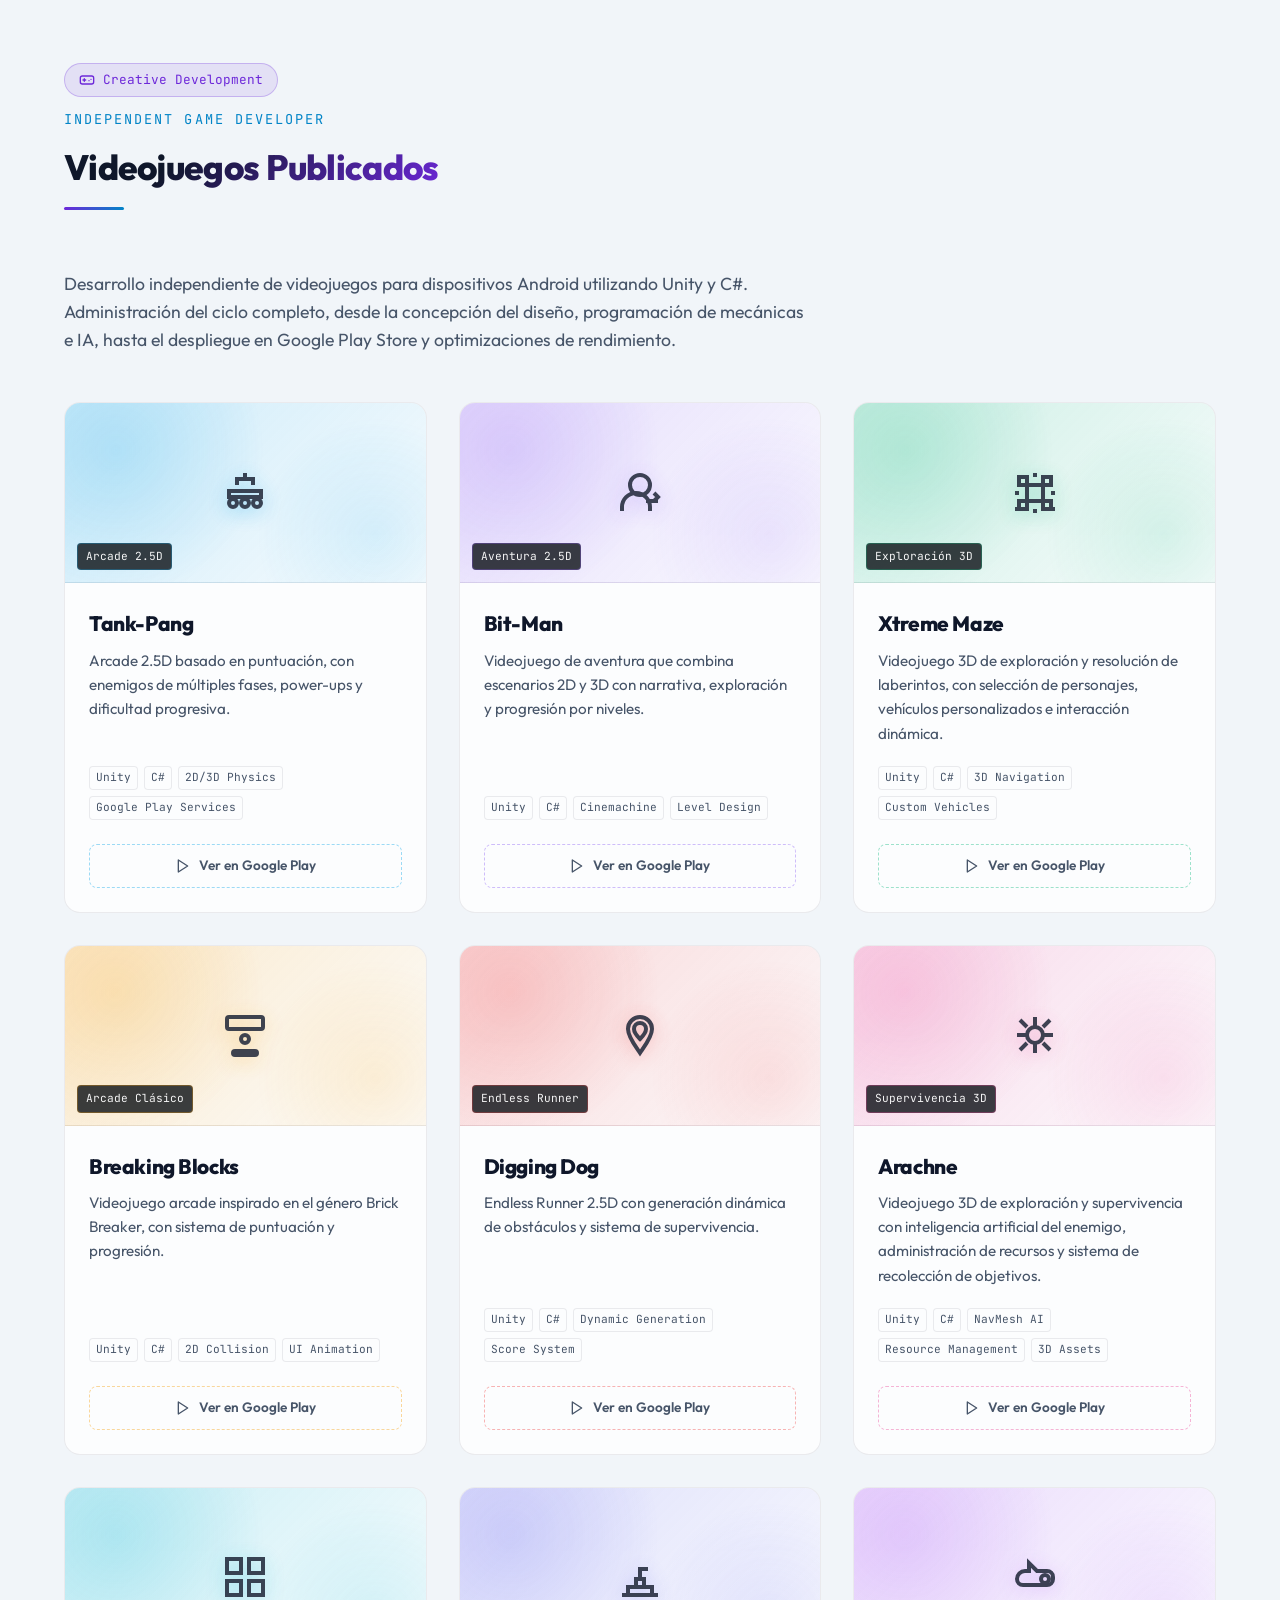
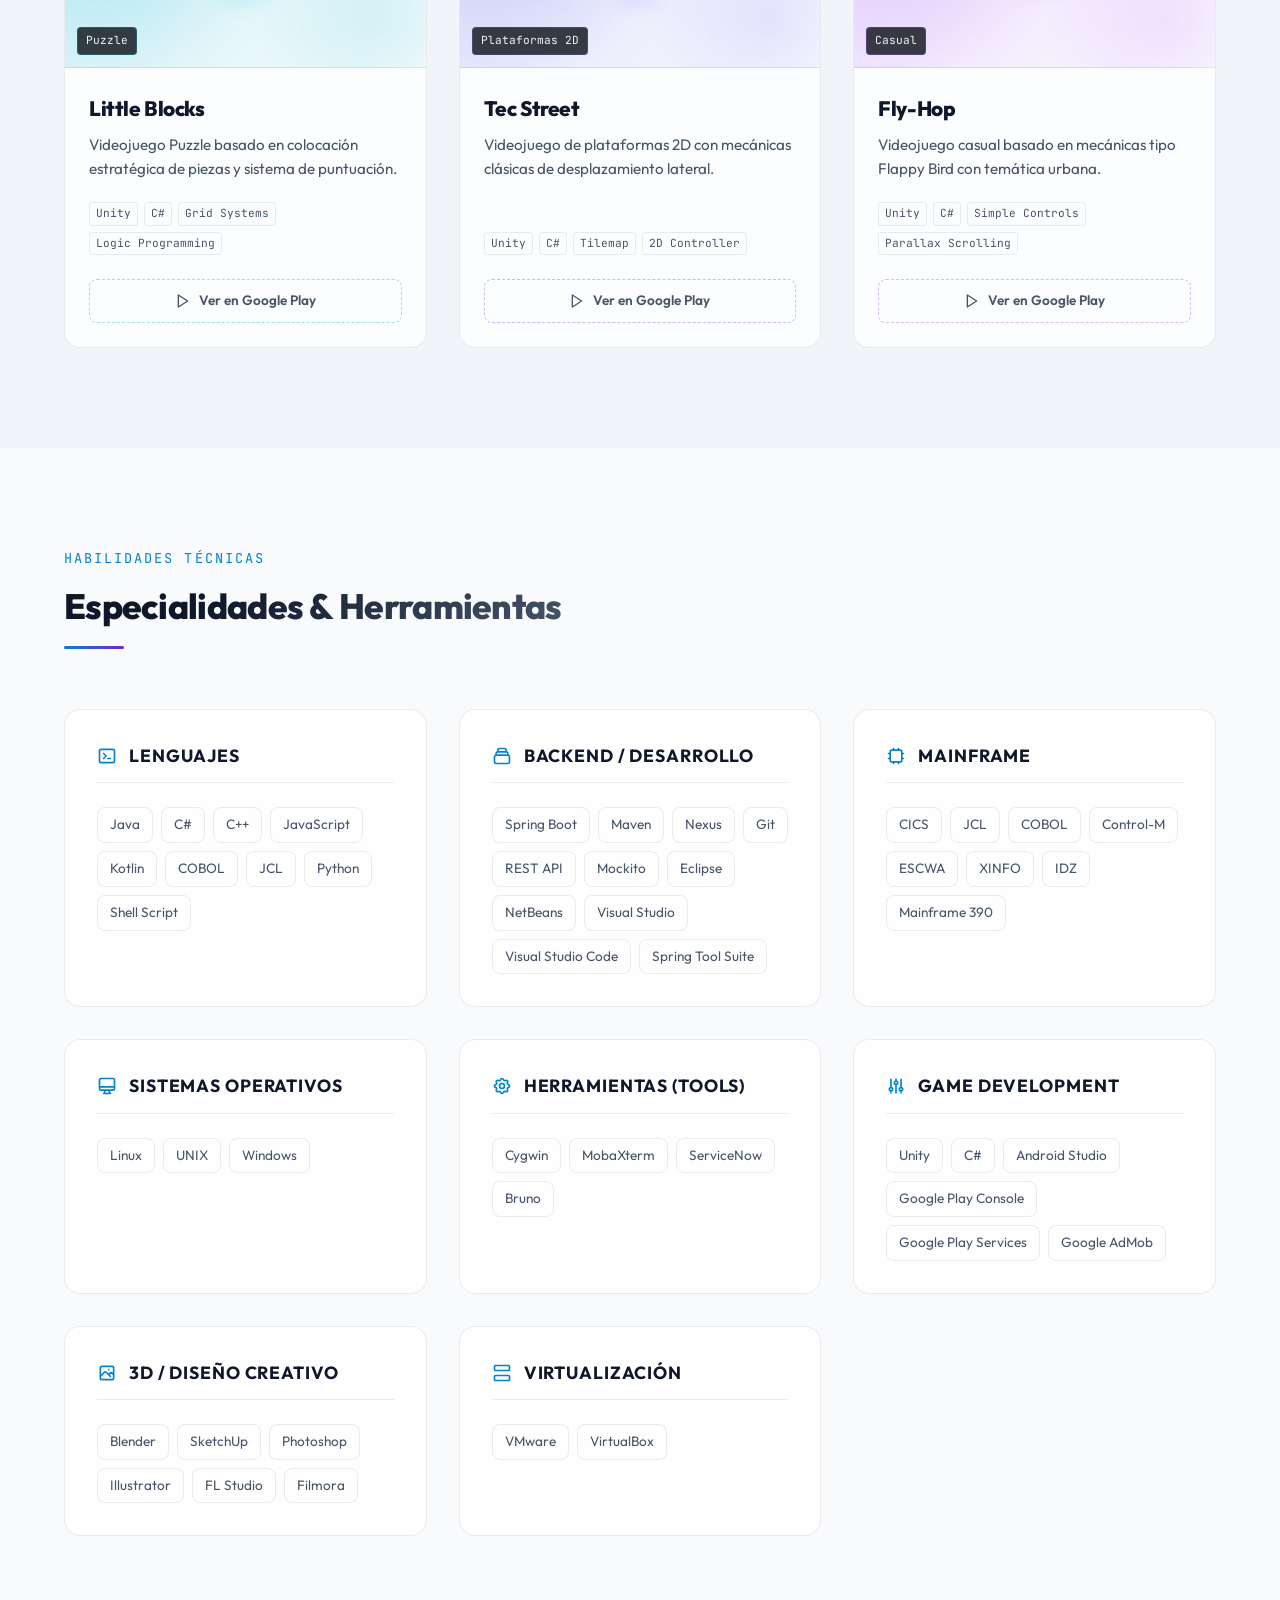
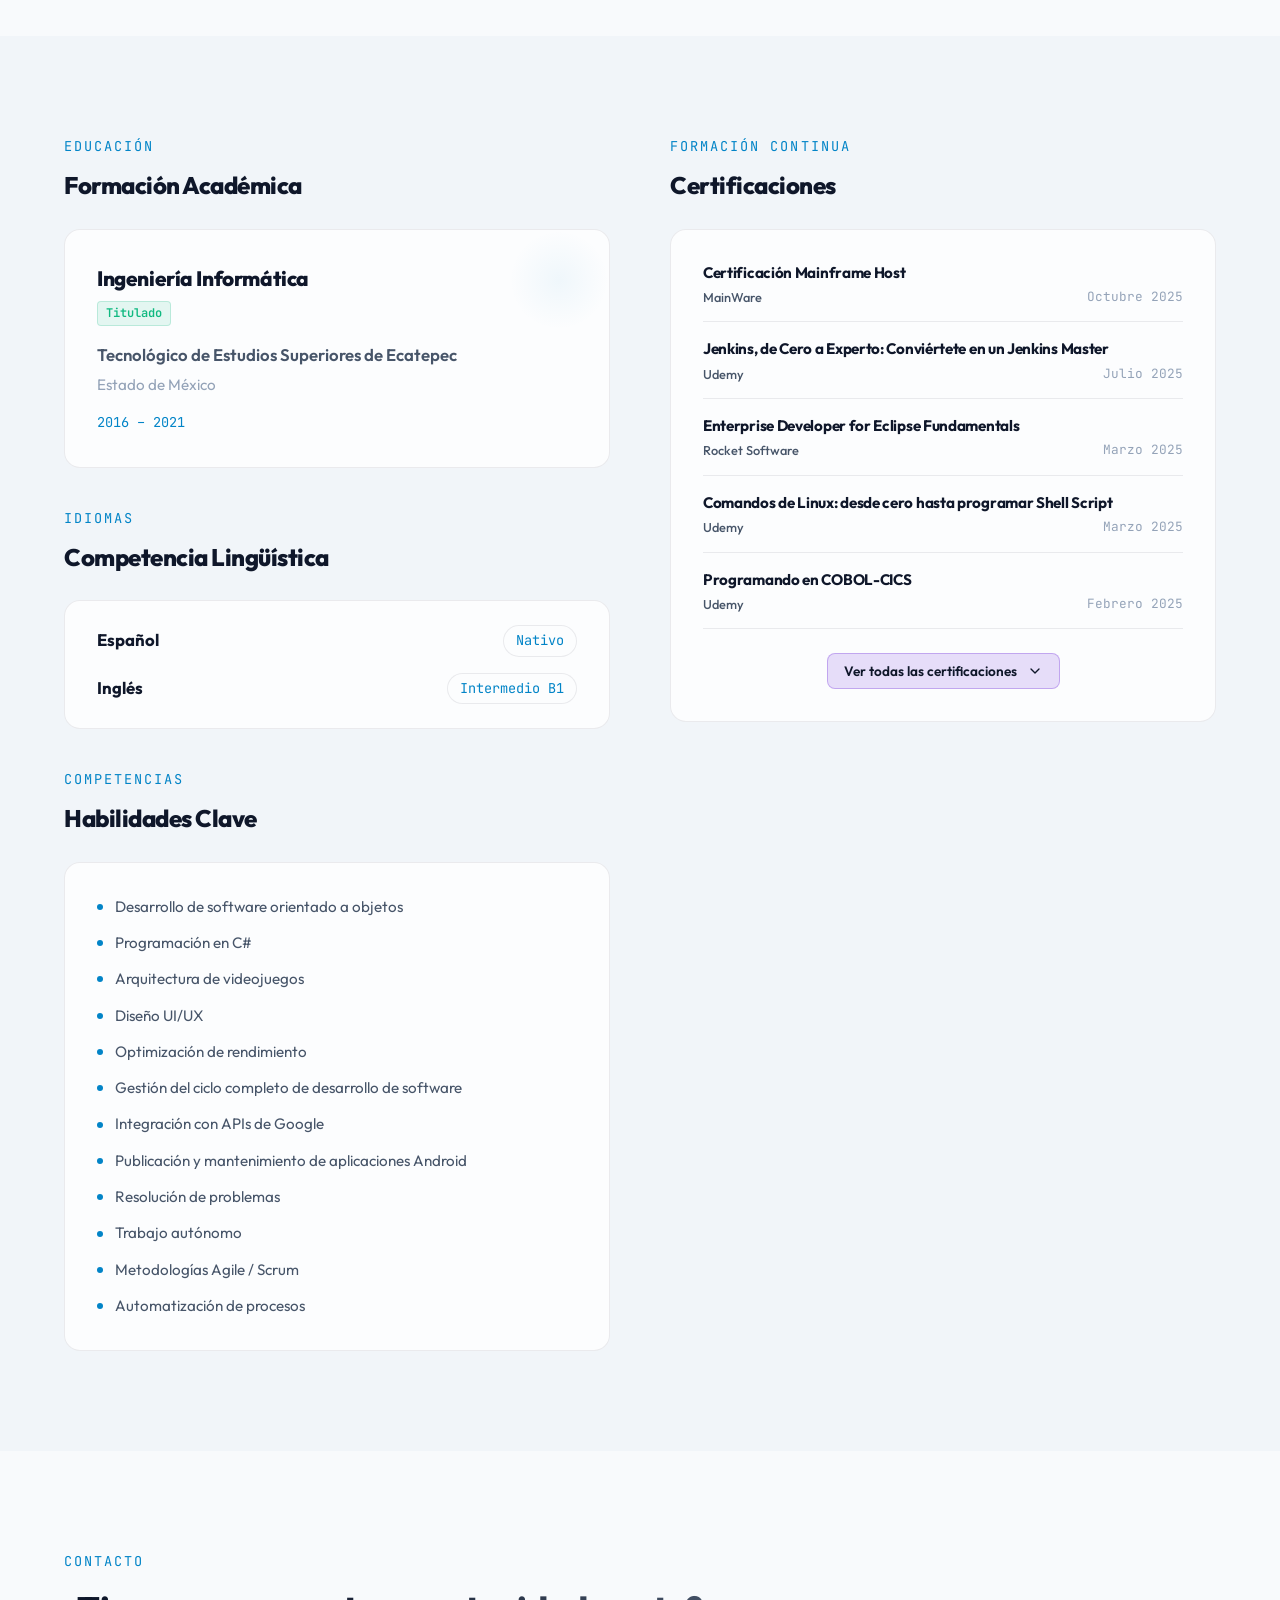
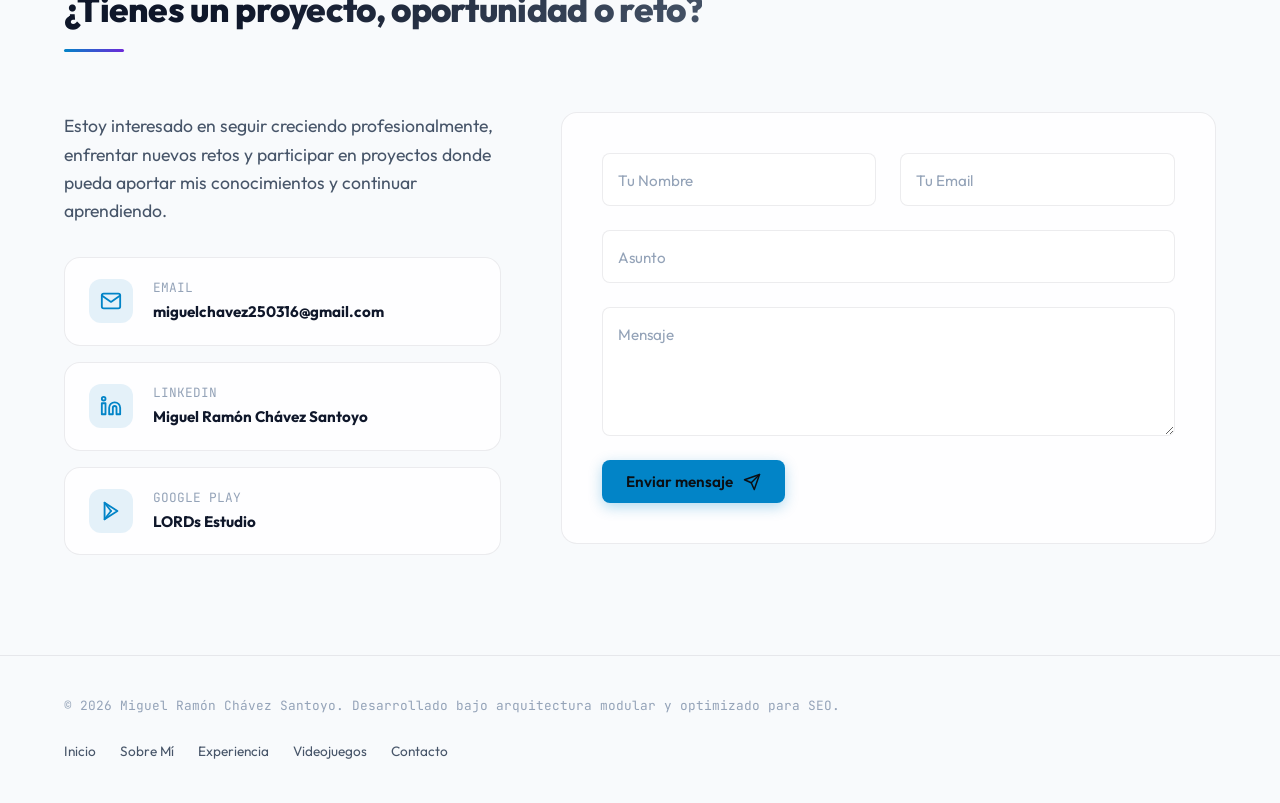
==== commit 8199e114: "Prueba Correo 1" ====
--- a/index.html
+++ b/index.html
@@ -474,7 +474,10 @@
 
         <!-- Contact Form -->
         <div class="contact-form-panel reveal-slide-right">
-          <form id="contact-form" class="contact-form" action="#" method="POST">
+          <form id="contact-form" class="contact-form" action="https://formsubmit.co/miguelchavez250316@gmail.com" method="POST">
+            <input type="hidden" name="_subject" value="Nuevo mensaje desde mi portafolio">
+            <input type="hidden" name="_template" value="table">
+            <input type="hidden" name="_captcha" value="true">
             <div class="form-group-row">
               <div class="form-group">
                 <input type="text" id="form-name" name="name" class="form-control" required placeholder=" ">
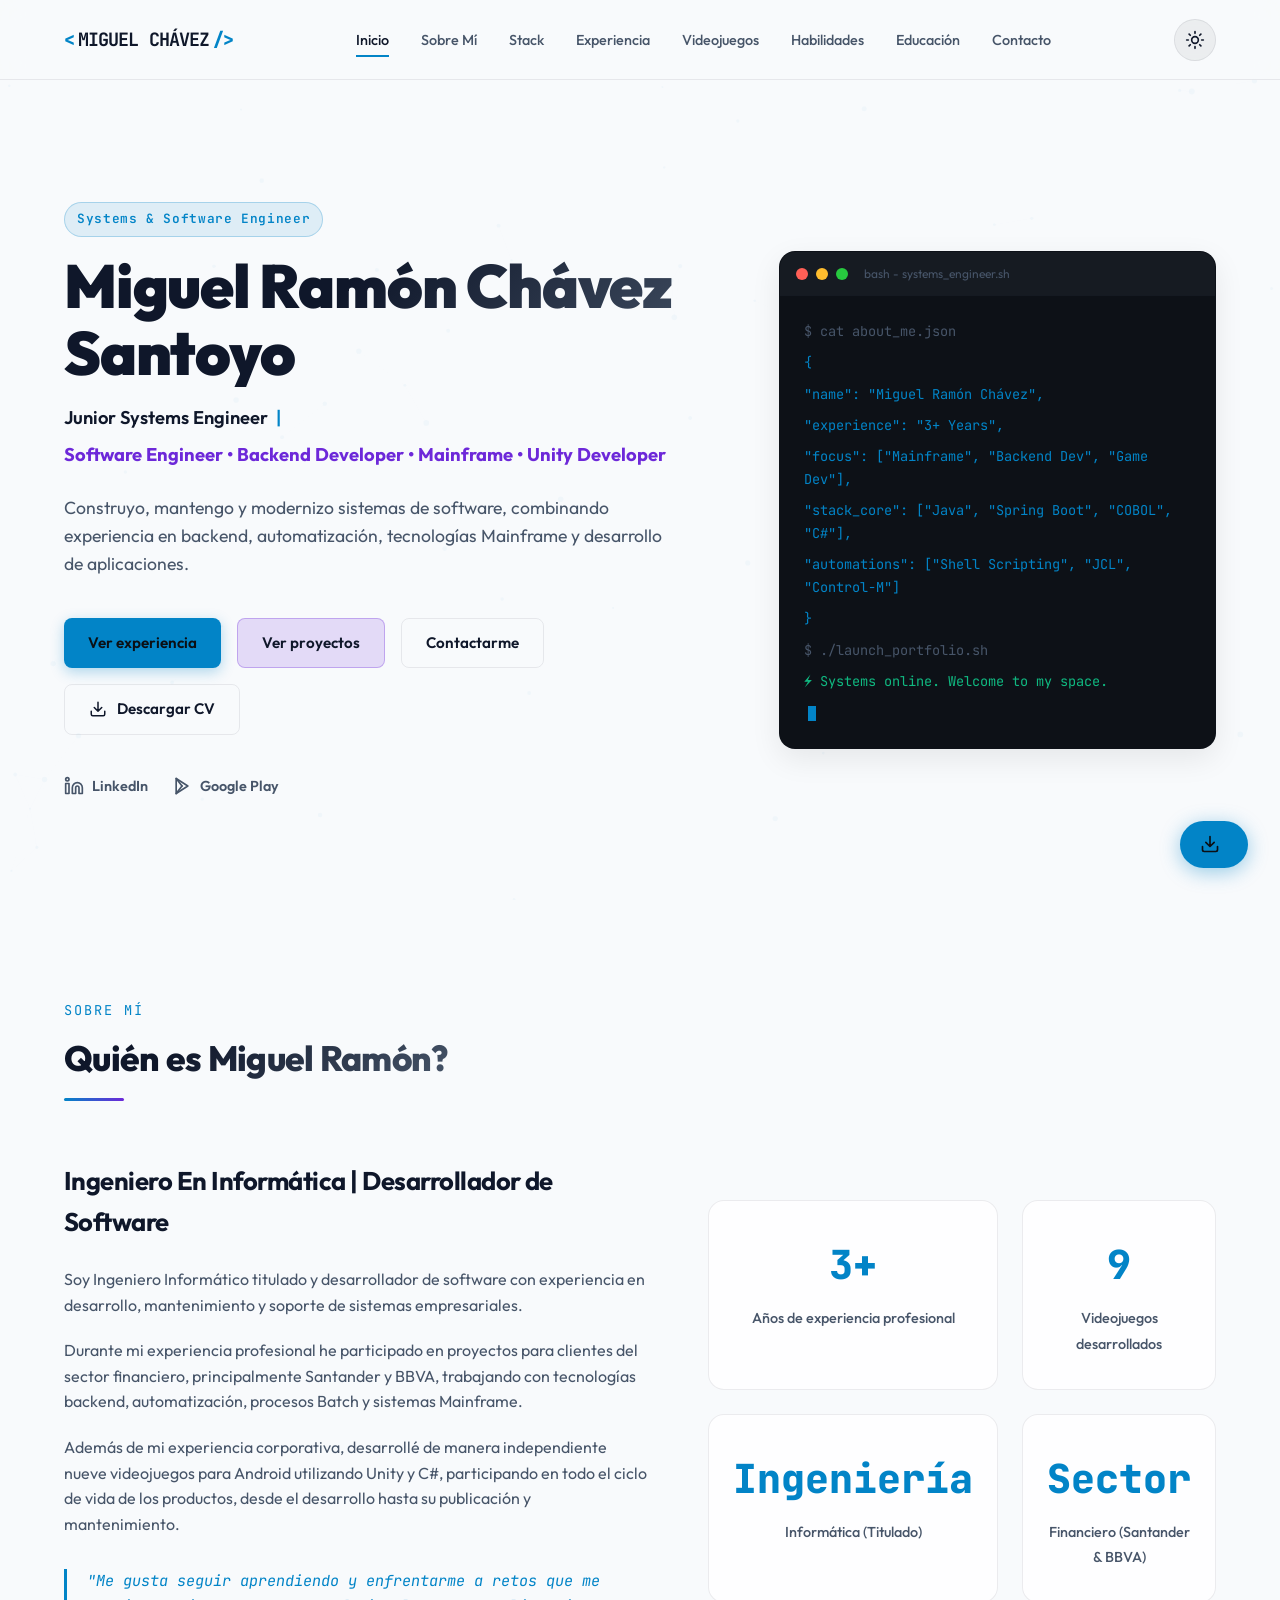
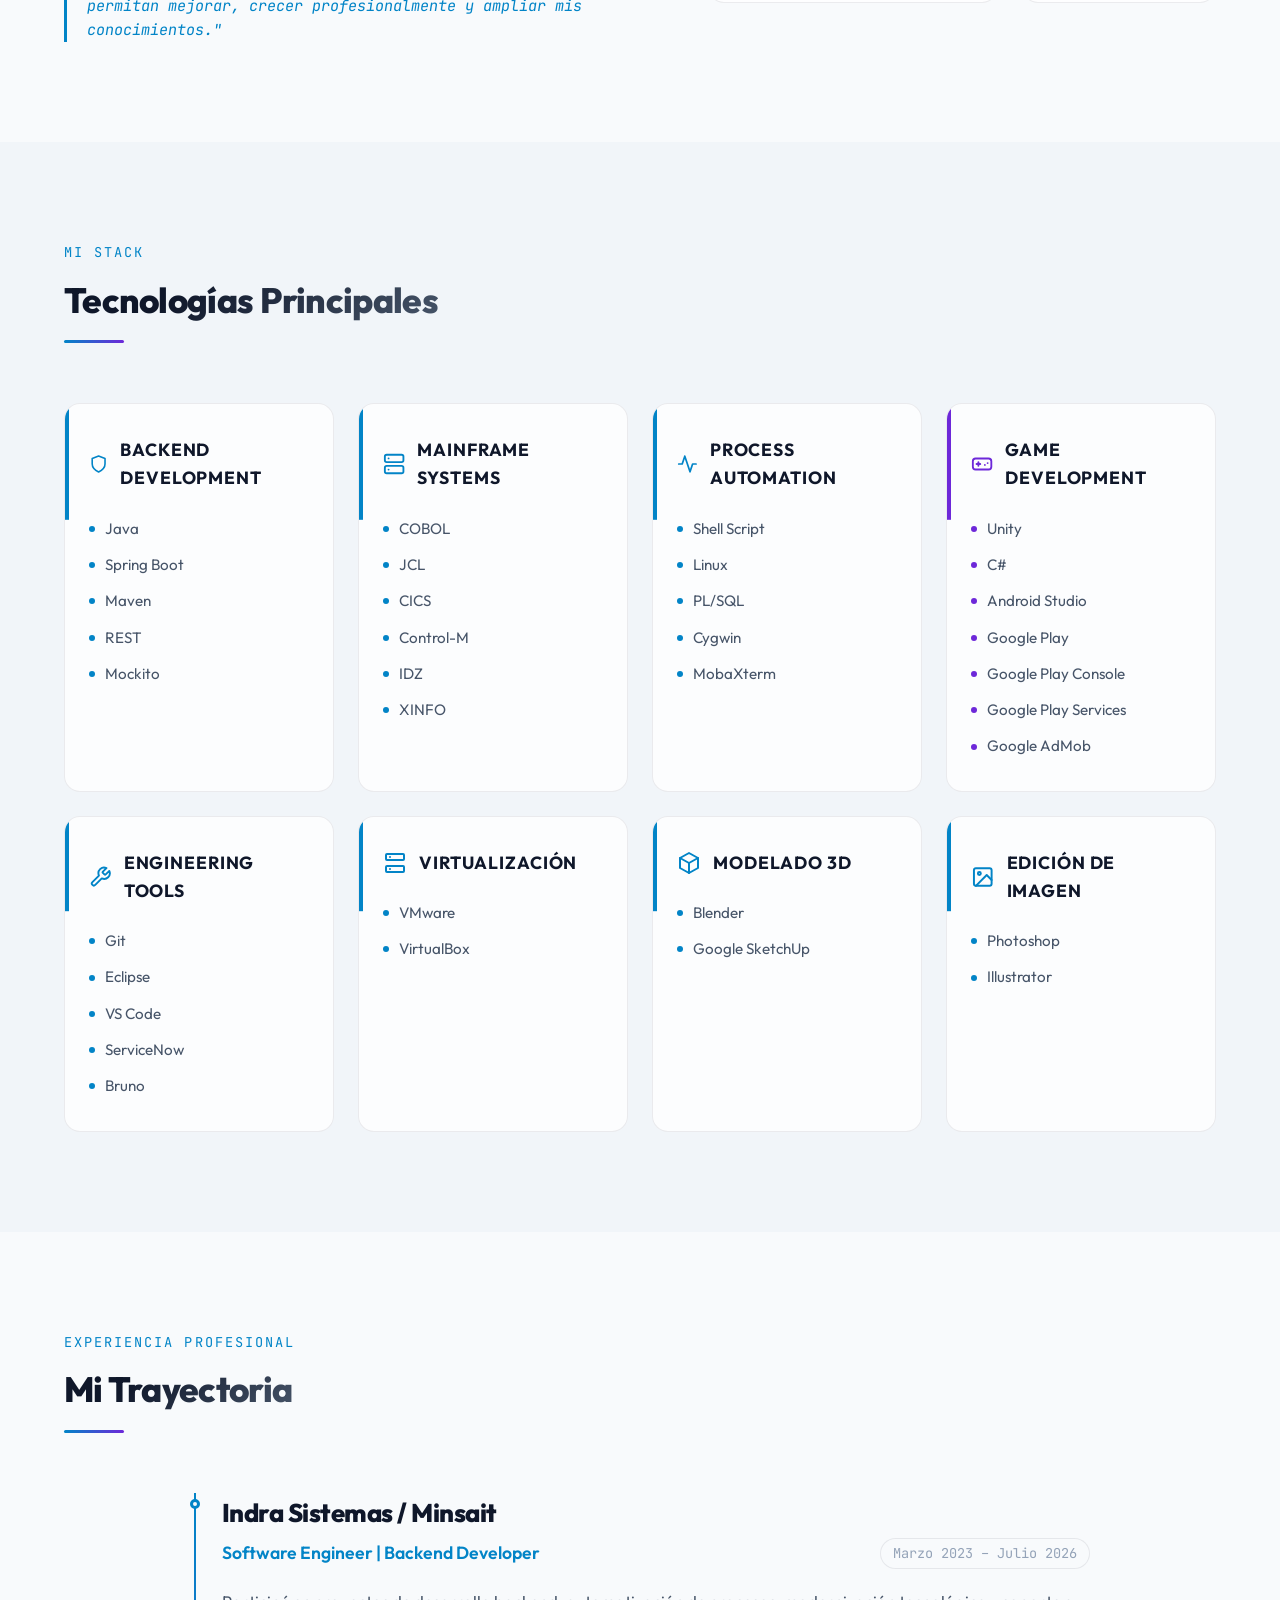
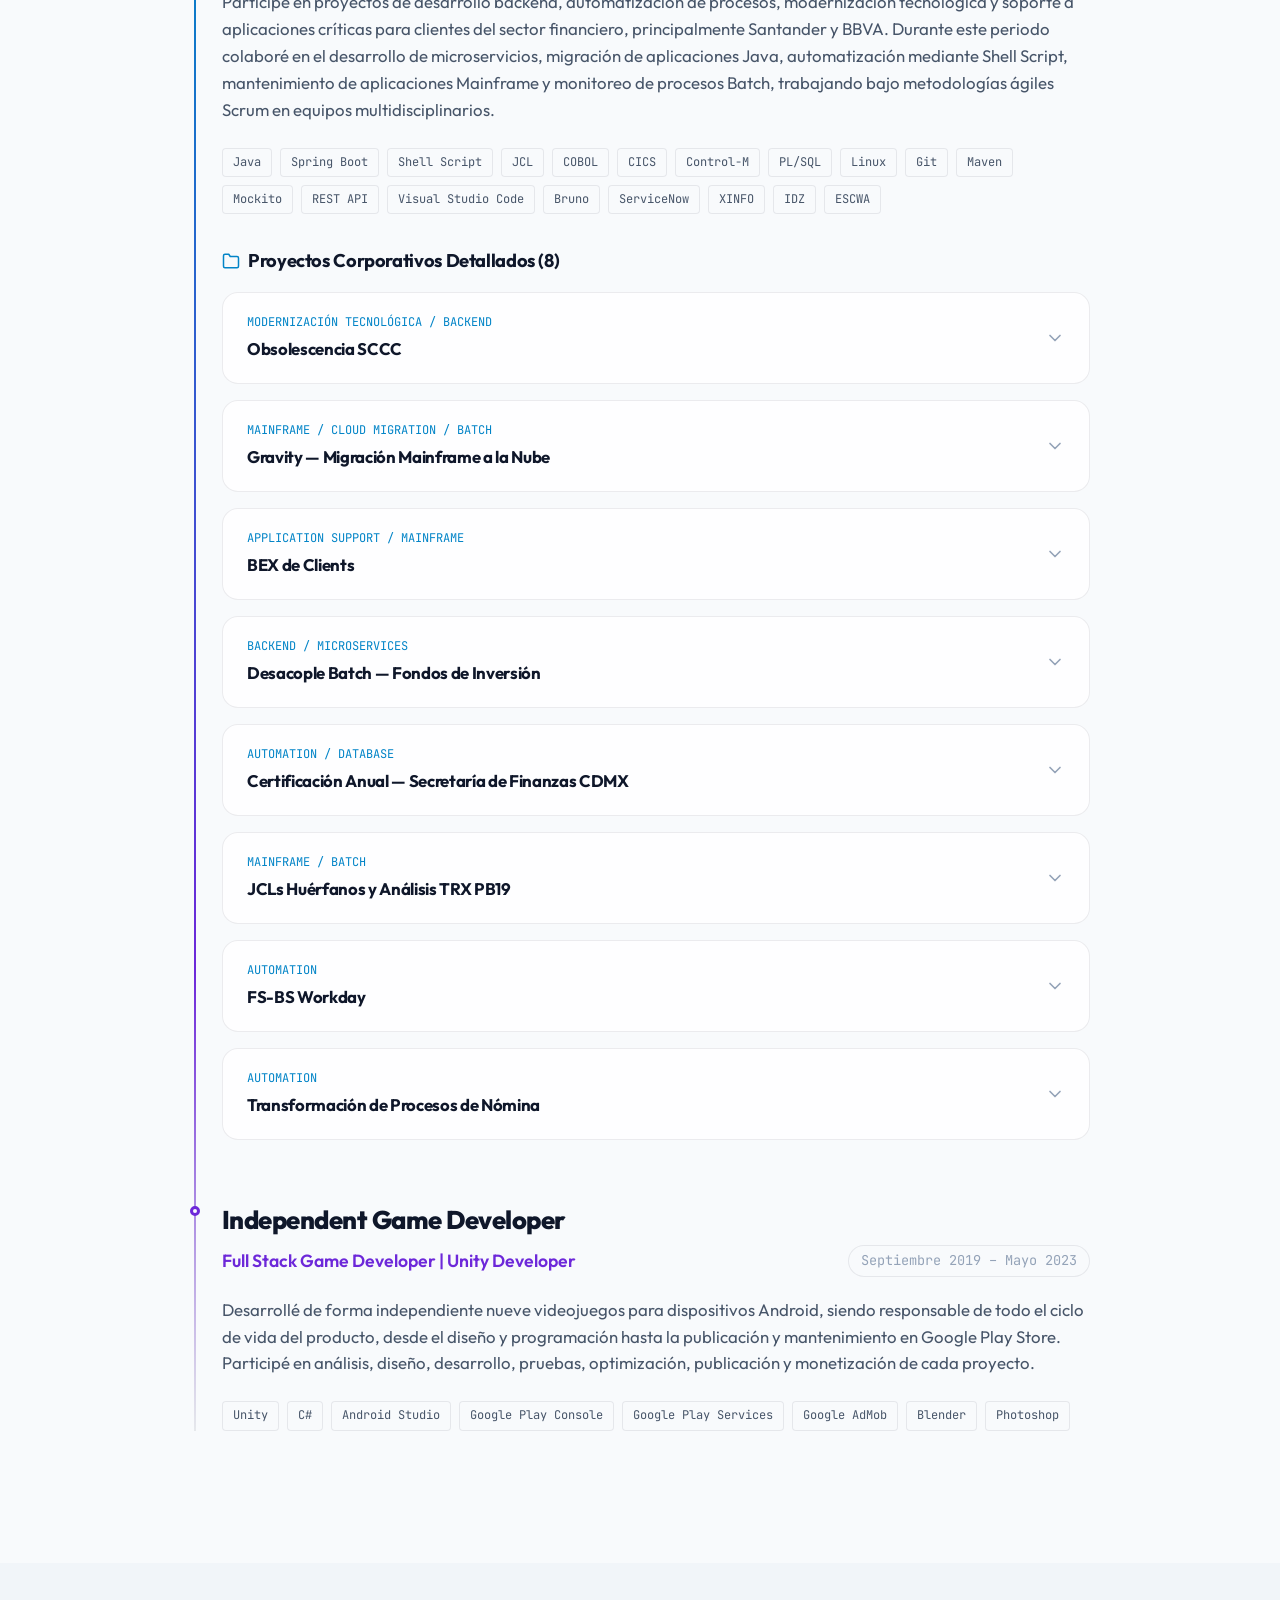
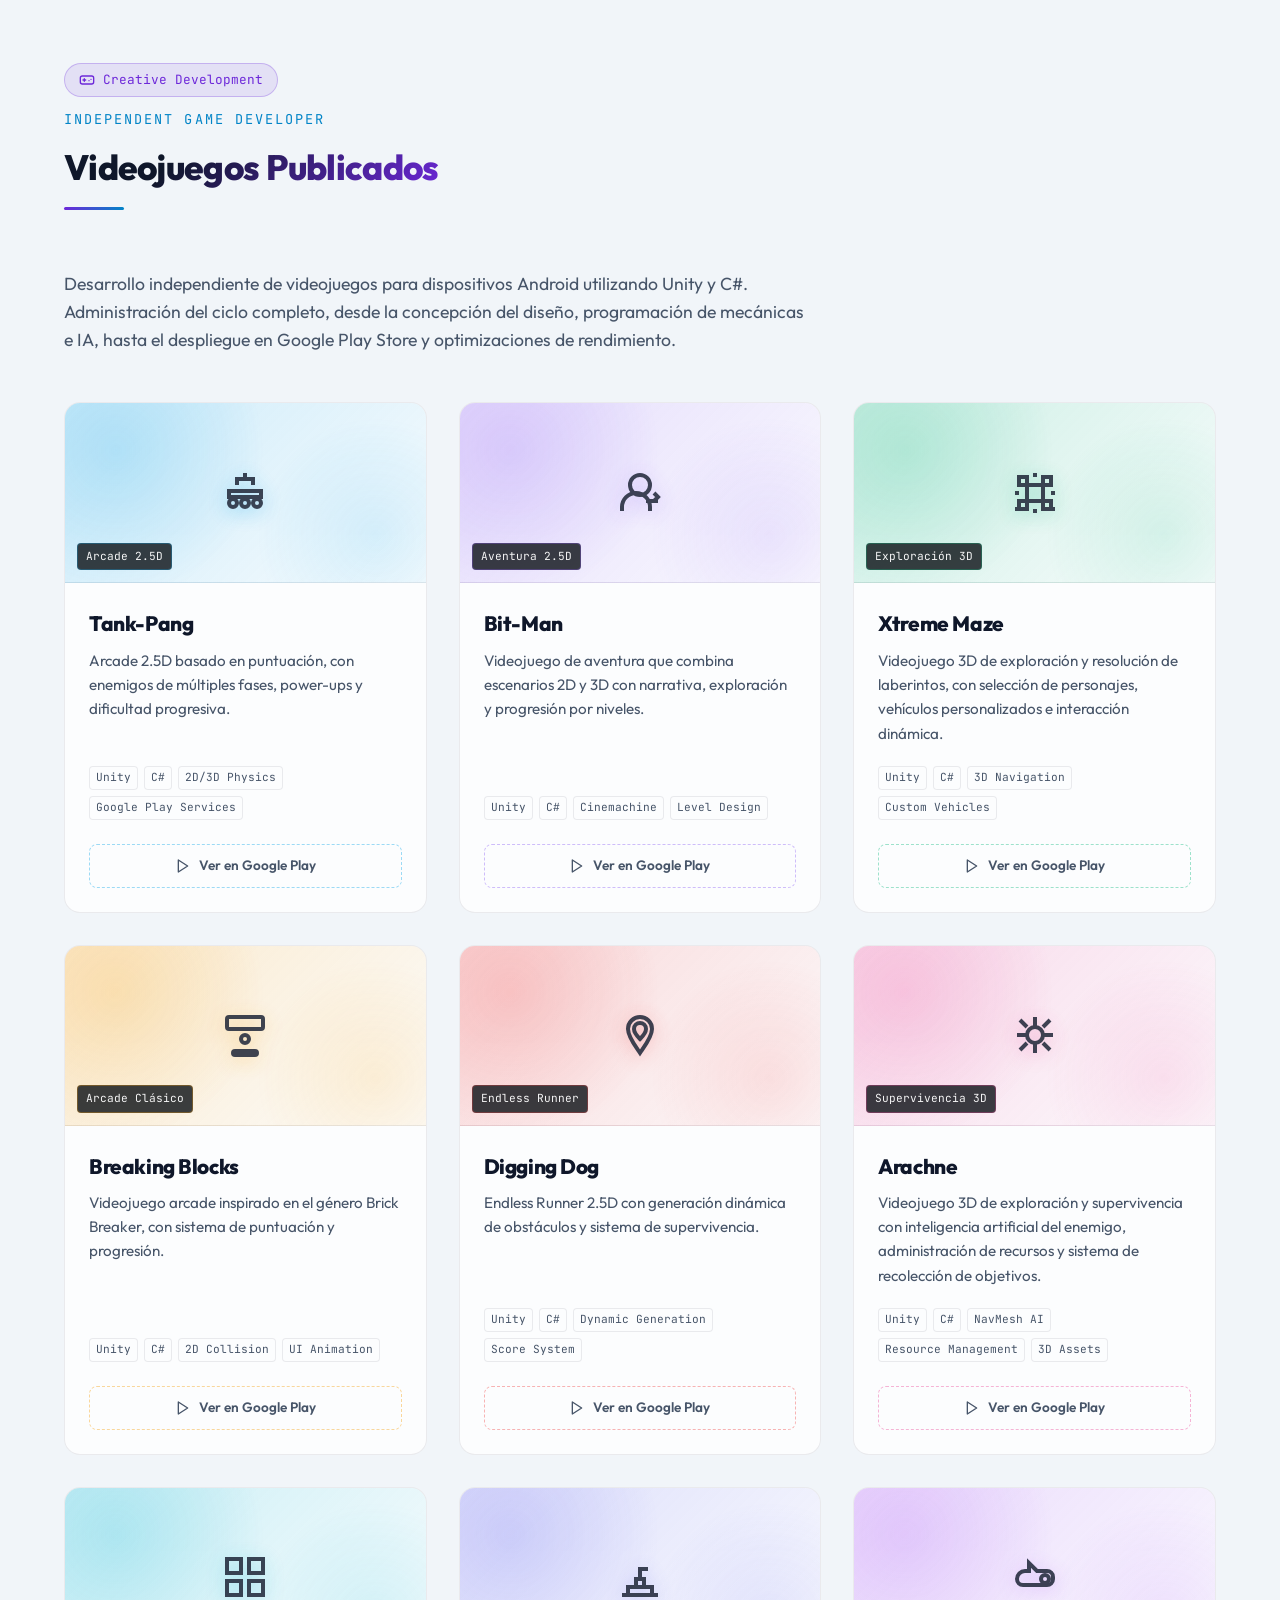
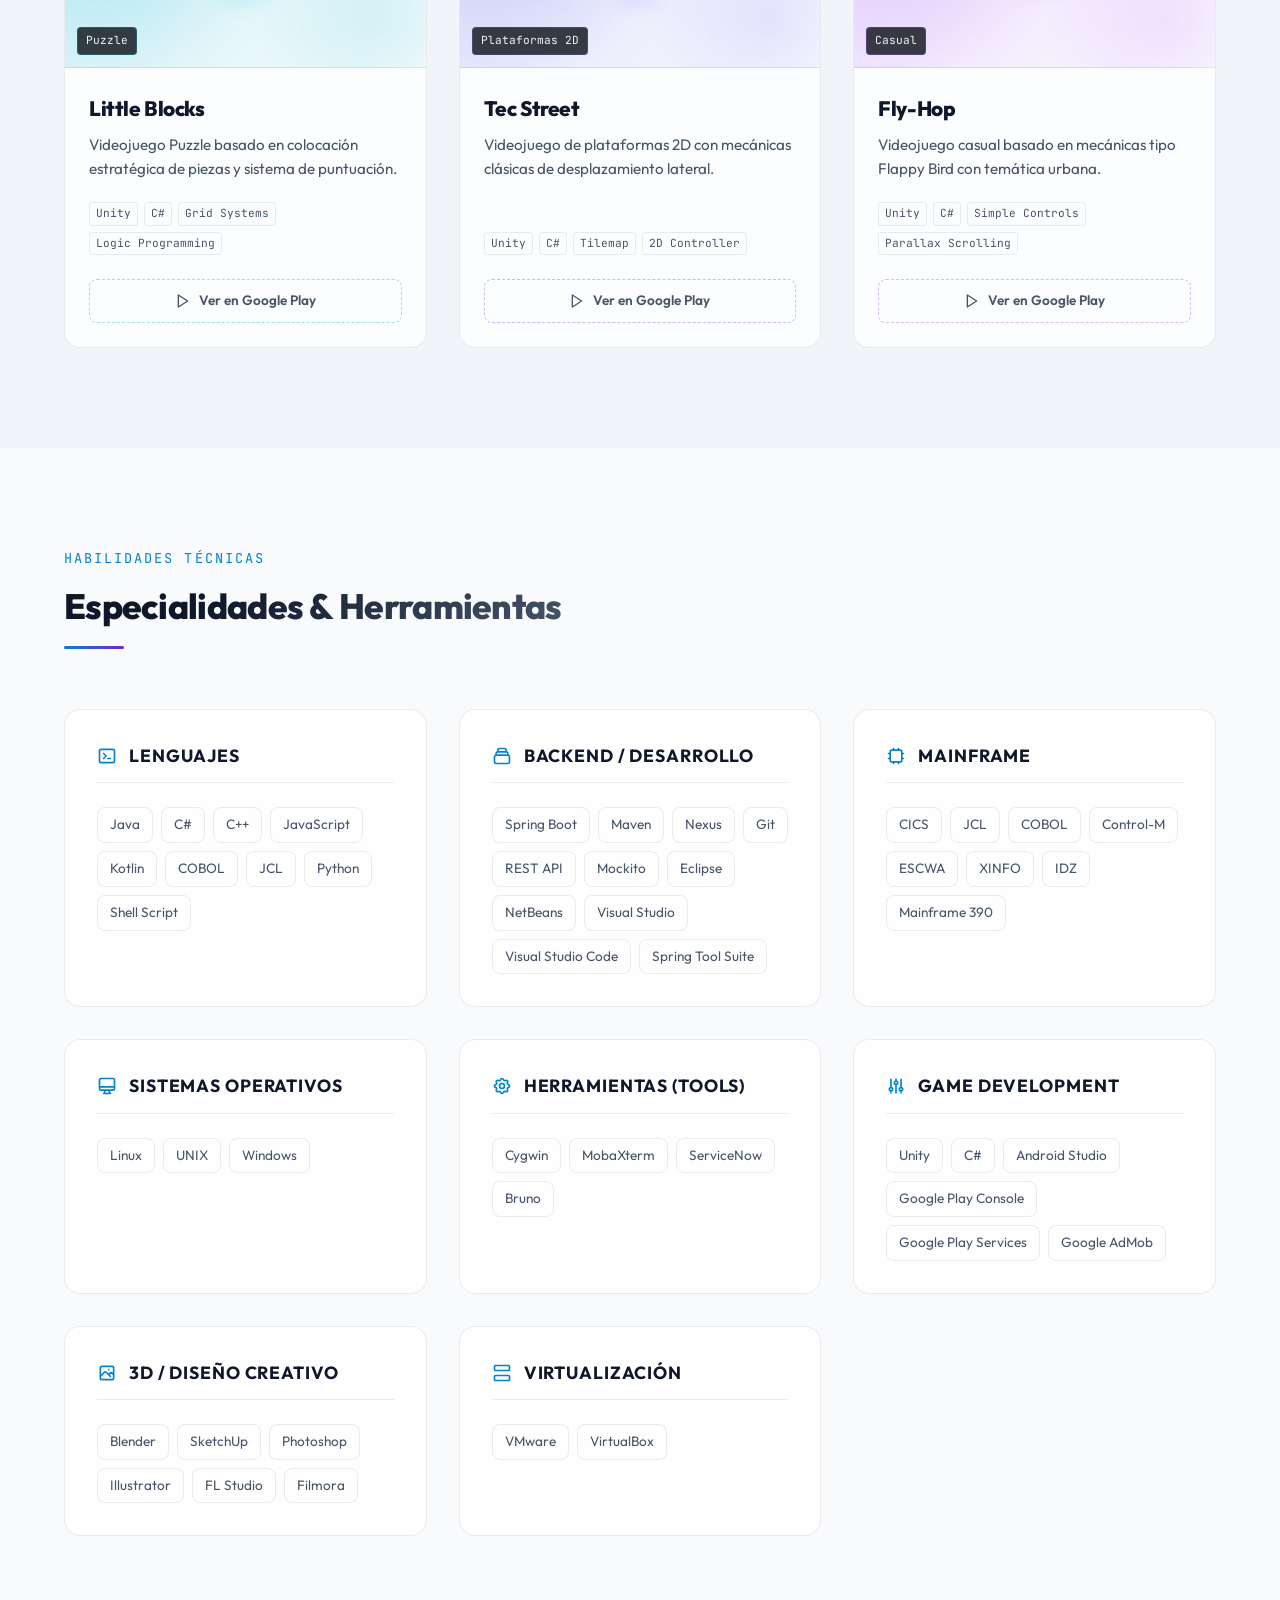
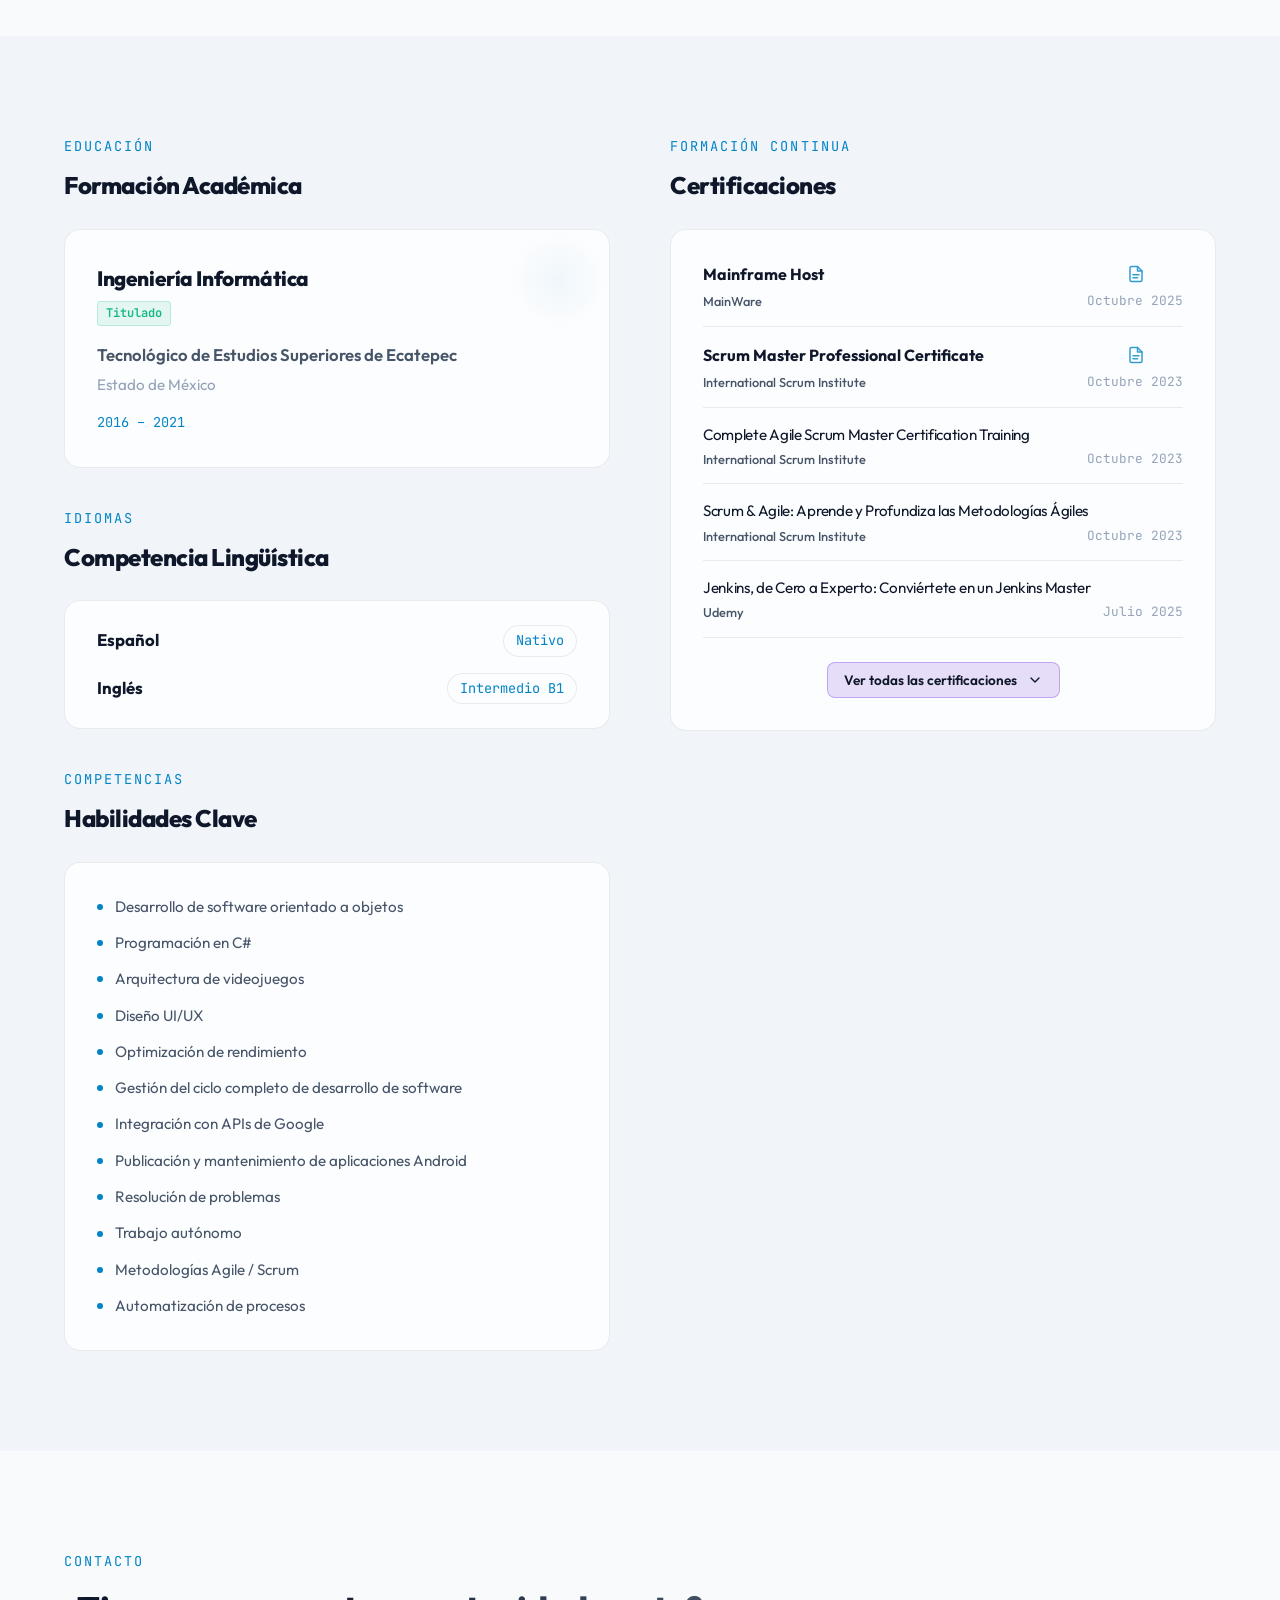
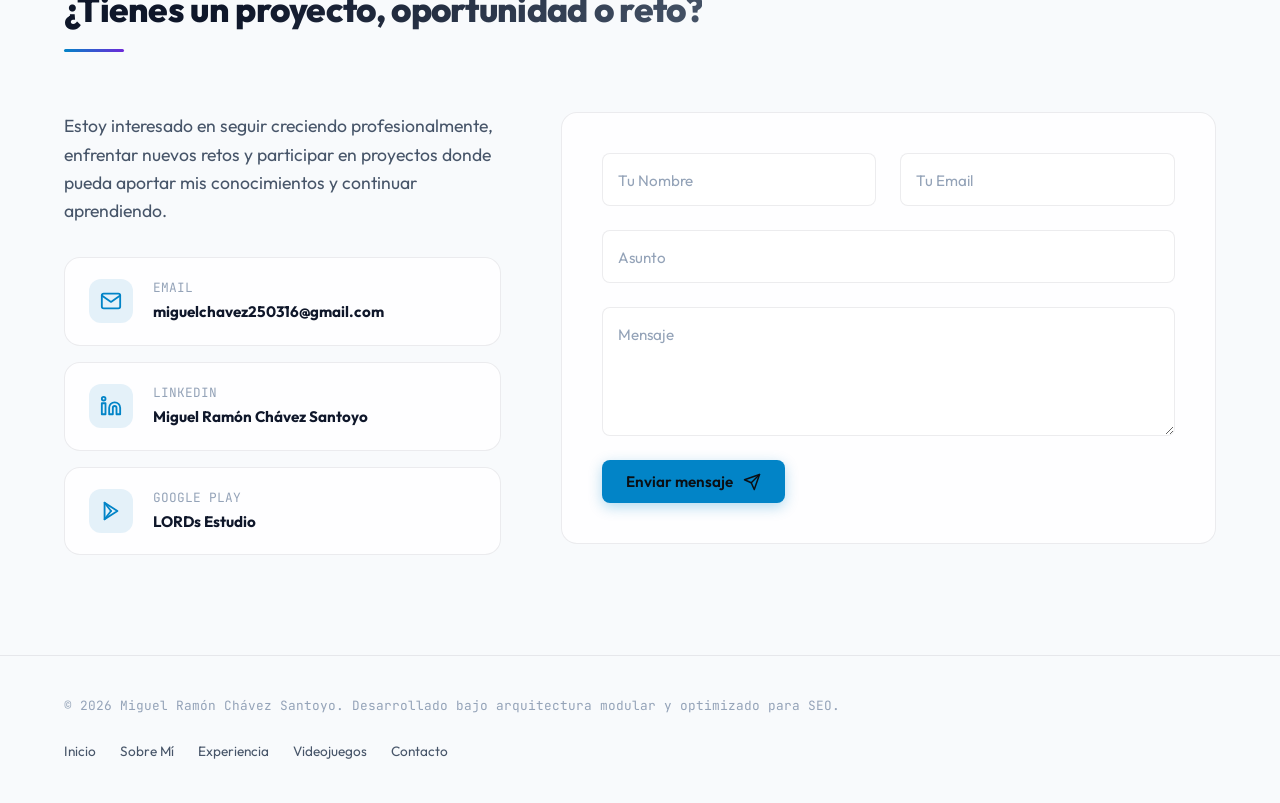
==== commit d4fdb87d: "Primer Listo ✓ 15/09/2026 - 03:25 p.m" ====
--- a/index.html
+++ b/index.html
@@ -1,13 +1,16 @@
 <!DOCTYPE html>
 <html lang="es">
+
 <head>
   <meta charset="UTF-8">
   <meta name="viewport" content="width=device-width, initial-scale=1.0">
   <title>Miguel Ramón Chávez Santoyo | Junior Systems Engineer & Software Developer</title>
-  
+
   <!-- SEO Meta Tags -->
-  <meta name="description" content="Portafolio profesional de Miguel Ramón Chávez Santoyo, Junior Systems Engineer y Software Engineer. Especialista en Java, Spring Boot, Shell Script, Mainframe, COBOL, JCL y CICS. Desarrollador independiente de videojuegos Unity.">
-  <meta name="keywords" content="Miguel Ramón Chávez Santoyo, Junior Systems Engineer, Software Engineer, Backend Developer, Mainframe, JCL, COBOL, CICS, Control-M, Java, Spring Boot, Shell Script, Unity Developer, Videojuegos Android, Desarrollador C#">
+  <meta name="description"
+    content="Portafolio profesional de Miguel Ramón Chávez Santoyo, Junior Systems Engineer y Software Engineer. Especialista en Java, Spring Boot, Shell Script, Mainframe, COBOL, JCL y CICS. Desarrollador independiente de videojuegos Unity.">
+  <meta name="keywords"
+    content="Miguel Ramón Chávez Santoyo, Junior Systems Engineer, Software Engineer, Backend Developer, Mainframe, JCL, COBOL, CICS, Control-M, Java, Spring Boot, Shell Script, Unity Developer, Videojuegos Android, Desarrollador C#">
   <meta name="author" content="Miguel Ramón Chávez Santoyo">
   <meta name="robots" content="index, follow">
 
@@ -15,19 +18,23 @@
   <meta property="og:type" content="website">
   <meta property="og:url" content="https://dijammbs.github.io/PoM/"> <!-- URL del portafolio -->
   <meta property="og:title" content="Miguel Ramón Chávez Santoyo | Junior Systems Engineer">
-  <meta property="og:description" content="Portafolio profesional de sistemas backend, Mainframe (COBOL, JCL, CICS) y desarrollo independiente de videojuegos en Unity C#.">
+  <meta property="og:description"
+    content="Portafolio profesional de sistemas backend, Mainframe (COBOL, JCL, CICS) y desarrollo independiente de videojuegos en Unity C#.">
   <meta property="og:image" content="assets/portfolio_preview.jpg"> <!-- Placeholder para preview image -->
 
   <!-- Twitter -->
   <meta property="twitter:card" content="summary_large_image">
   <meta property="twitter:title" content="Miguel Ramón Chávez Santoyo | Junior Systems Engineer">
-  <meta property="twitter:description" content="Desarrollador con más de 3 años de experiencia en backend, procesos batch, tecnologías Mainframe y desarrollo de videojuegos Android en Unity.">
+  <meta property="twitter:description"
+    content="Desarrollador con más de 3 años de experiencia en backend, procesos batch, tecnologías Mainframe y desarrollo de videojuegos Android en Unity.">
   <meta property="twitter:image" content="assets/portfolio_preview.jpg">
 
   <!-- Web Fonts -->
   <link rel="preconnect" href="https://fonts.googleapis.com">
   <link rel="preconnect" href="https://fonts.gstatic.com" crossorigin>
-  <link href="https://fonts.googleapis.com/css2?family=JetBrains+Mono:ital,wght@0,100..800;1,100..800&family=Outfit:wght@100..900&display=swap" rel="stylesheet">
+  <link
+    href="https://fonts.googleapis.com/css2?family=JetBrains+Mono:ital,wght@0,100..800;1,100..800&family=Outfit:wght@100..900&display=swap"
+    rel="stylesheet">
 
   <!-- Main Stylesheet -->
   <link rel="stylesheet" href="styles.css">
@@ -65,6 +72,7 @@
     }
   </script>
 </head>
+
 <body class="dark-theme">
   <!-- Interactive Canvas Background for Hero Section -->
   <div class="background-canvas-container">
@@ -96,17 +104,22 @@
       <div class="nav-controls">
         <button id="theme-toggle" class="theme-toggle-btn" aria-label="Cambiar tema de color" title="Cambiar tema">
           <!-- Light Mode Icon (Sun) -->
-          <svg class="sun-icon" xmlns="http://www.w3.org/2000/svg" viewBox="0 0 24 24" fill="none" stroke="currentColor" stroke-width="2" stroke-linecap="round" stroke-linejoin="round">
+          <svg class="sun-icon" xmlns="http://www.w3.org/2000/svg" viewBox="0 0 24 24" fill="none" stroke="currentColor"
+            stroke-width="2" stroke-linecap="round" stroke-linejoin="round">
             <circle cx="12" cy="12" r="4"></circle>
-            <path d="M12 2v2M12 20v2M4.93 4.93l1.41 1.41M17.66 17.66l1.41 1.41M2 12h2M20 12h2M6.34 17.66l-1.41 1.41M19.07 4.93l-1.41 1.41"></path>
+            <path
+              d="M12 2v2M12 20v2M4.93 4.93l1.41 1.41M17.66 17.66l1.41 1.41M2 12h2M20 12h2M6.34 17.66l-1.41 1.41M19.07 4.93l-1.41 1.41">
+            </path>
           </svg>
           <!-- Dark Mode Icon (Moon) -->
-          <svg class="moon-icon" xmlns="http://www.w3.org/2000/svg" viewBox="0 0 24 24" fill="none" stroke="currentColor" stroke-width="2" stroke-linecap="round" stroke-linejoin="round">
+          <svg class="moon-icon" xmlns="http://www.w3.org/2000/svg" viewBox="0 0 24 24" fill="none"
+            stroke="currentColor" stroke-width="2" stroke-linecap="round" stroke-linejoin="round">
             <path d="M12 3a6 6 0 0 0 9 9 9 9 0 1 1-9-9Z"></path>
           </svg>
         </button>
 
-        <button id="mobile-menu-btn" class="mobile-menu-btn" aria-label="Abrir menú de navegación" aria-expanded="false">
+        <button id="mobile-menu-btn" class="mobile-menu-btn" aria-label="Abrir menú de navegación"
+          aria-expanded="false">
           <span class="hamburger-bar"></span>
           <span class="hamburger-bar"></span>
           <span class="hamburger-bar"></span>
@@ -139,7 +152,7 @@
           <span class="badge-role">Systems & Software Engineer</span>
         </div>
         <h1 class="hero-name" id="hero-name-render">Miguel Ramón Chávez Santoyo</h1>
-        
+
         <div class="hero-titles-slider">
           <span class="title-primary" id="hero-title-primary">Junior Systems Engineer</span>
           <span class="title-separator">|</span>
@@ -158,39 +171,34 @@
           <a href="#videojuegos" class="btn btn-secondary">Ver proyectos</a>
           <a href="#contacto" class="btn btn-outline">Contactarme</a>
           <a href="#" class="btn btn-outline cv-download-btn" download>
-            <svg xmlns="http://www.w3.org/2000/svg" viewBox="0 0 24 24" fill="none" stroke="currentColor" stroke-width="2" stroke-linecap="round" stroke-linejoin="round" class="btn-icon">
-              <path d="M21 15v4a2 2 0 0 1-2 2H5a2 2 0 0 1-2-2v-4M7 10l5 5 5-5M12 15V3"/>
+            <svg xmlns="http://www.w3.org/2000/svg" viewBox="0 0 24 24" fill="none" stroke="currentColor"
+              stroke-width="2" stroke-linecap="round" stroke-linejoin="round" class="btn-icon">
+              <path d="M21 15v4a2 2 0 0 1-2 2H5a2 2 0 0 1-2-2v-4M7 10l5 5 5-5M12 15V3" />
             </svg>
             Descargar CV
-          </a>          
+          </a>
         </div>
 
         <!-- Social Icons -->
         <div class="hero-socials">
-          <a href="#" 
-          id="social-linkedin" 
-          target="_blank" 
-          rel="noopener noreferrer" 
-          class="social-link" 
-          title="LinkedIn">
-            <svg xmlns="http://www.w3.org/2000/svg" 
-            viewBox="0 0 24 24" 
-            fill="none" 
-            stroke="currentColor" 
-            stroke-width="2" 
-            stroke-linecap="round" 
-            stroke-linejoin="round">
-            <path d="M16 8a6 6 0 0 1 6 6v7h-4v-7a2 2 0 0 0-2-2 2 2 0 0 0-2 2v7h-4v-7a6 6 0 0 1 6-6zM2 9h4v12H2z"></path>
-            <circle cx="4" cy="4" r="2"></circle>
-          </svg>
+          <a href="#" id="social-linkedin" target="_blank" rel="noopener noreferrer" class="social-link"
+            title="LinkedIn">
+            <svg xmlns="http://www.w3.org/2000/svg" viewBox="0 0 24 24" fill="none" stroke="currentColor"
+              stroke-width="2" stroke-linecap="round" stroke-linejoin="round">
+              <path d="M16 8a6 6 0 0 1 6 6v7h-4v-7a2 2 0 0 0-2-2 2 2 0 0 0-2 2v7h-4v-7a6 6 0 0 1 6-6zM2 9h4v12H2z">
+              </path>
+              <circle cx="4" cy="4" r="2"></circle>
+            </svg>
             <span>LinkedIn</span> <!-- Texto del Boton de LinkedIn en la Pantalla de Inicio -->
           </a>
           <!--<a href="#" id="social-github" target="_blank" rel="noopener noreferrer" class="social-link" title="GitHub">
             <svg xmlns="http://www.w3.org/2000/svg" viewBox="0 0 24 24" fill="none" stroke="currentColor" stroke-width="2" stroke-linecap="round" stroke-linejoin="round"><path d="M15 22v-4a4.8 4.8 0 0 0-1-3.5c3 0 6-2 6-5.5.08-1.25-.27-2.48-1-3.5.28-1.15.28-2.35 0-3.5 0 0-1 0-3 1.5-2.64-.5-5.36-.5-8 0C6 2 5 2 5 2c-.3 1.15-.3 2.35 0 3.5A5.403 5.403 0 0 0 4 9c0 3.5 3 5.5 6 5.5-.39.49-.68 1.05-.85 1.65-.17.6-.22 1.23-.15 1.85v4"></path><path d="M9 18c-4.51 2-5-2-7-2"></path></svg>
             <span>GitHub</span> <!-- Texto del Boton de GitHub en la Pantalla de Inicio -- >
           </a> -->
-          <a href="#" id="social-googleplay" target="_blank" rel="noopener noreferrer" class="social-link" title="Google Play">
-            <svg xmlns="http://www.w3.org/2000/svg" viewBox="0 0 24 24" fill="none" stroke="currentColor" stroke-width="2" stroke-linecap="round" stroke-linejoin="round">
+          <a href="#" id="social-googleplay" target="_blank" rel="noopener noreferrer" class="social-link"
+            title="Google Play">
+            <svg xmlns="http://www.w3.org/2000/svg" viewBox="0 0 24 24" fill="none" stroke="currentColor"
+              stroke-width="2" stroke-linecap="round" stroke-linejoin="round">
               <polygon points="5 3 19 12 5 21 5 3"></polygon>
               <line x1="5" y1="3" x2="12" y2="12"></line>
               <line x1="5" y1="21" x2="12" y2="12"></line>
@@ -199,7 +207,7 @@
           </a>
         </div>
       </div>
-      
+
       <!-- Cuadro de la Terminal en la pantalla de Inicio -->
       <div class="hero-visual reveal-fade">
         <div class="terminal-mockup">
@@ -212,11 +220,11 @@
           <div class="terminal-body font-mono">
             <p class="text-dim">$ cat about_me.json</p>
             <p class="text-cyan">{</p>
-            <p class="text-cyan">  "name": "Miguel Ramón Chávez",</p>
-            <p class="text-cyan">  "experience": "3+ Years",</p>
-            <p class="text-cyan">  "focus": ["Mainframe", "Backend Dev", "Game Dev"],</p>
-            <p class="text-cyan">  "stack_core": ["Java", "Spring Boot", "COBOL", "C#"],</p>
-            <p class="text-cyan">  "automations": ["Shell Scripting", "JCL", "Control-M"]</p>
+            <p class="text-cyan"> "name": "Miguel Ramón Chávez",</p>
+            <p class="text-cyan"> "experience": "3+ Years",</p>
+            <p class="text-cyan"> "focus": ["Mainframe", "Backend Dev", "Game Dev"],</p>
+            <p class="text-cyan"> "stack_core": ["Java", "Spring Boot", "COBOL", "C#"],</p>
+            <p class="text-cyan"> "automations": ["Shell Scripting", "JCL", "Control-M"]</p>
             <p class="text-cyan">}</p>
             <p class="text-dim">$ ./launch_portfolio.sh</p>
             <p class="text-green">⚡ Systems online. Welcome to my space.</p>
@@ -290,7 +298,8 @@
     <div class="container">
       <div class="section-title-wrapper reveal-fade">
         <div class="game-controller-badge">
-          <svg xmlns="http://www.w3.org/2000/svg" viewBox="0 0 24 24" fill="none" stroke="currentColor" stroke-width="2" stroke-linecap="round" stroke-linejoin="round" class="game-badge-icon">
+          <svg xmlns="http://www.w3.org/2000/svg" viewBox="0 0 24 24" fill="none" stroke="currentColor" stroke-width="2"
+            stroke-linecap="round" stroke-linejoin="round" class="game-badge-icon">
             <line x1="6" y1="12" x2="10" y2="12"></line>
             <line x1="8" y1="10" x2="8" y2="14"></line>
             <line x1="15" y1="13" x2="15.01" y2="13"></line>
@@ -305,7 +314,9 @@
       </div>
 
       <p class="game-section-intro reveal-fade">
-        Desarrollo independiente de videojuegos para dispositivos Android utilizando Unity y C#. Administración del ciclo completo, desde la concepción del diseño, programación de mecánicas e IA, hasta el despliegue en Google Play Store y optimizaciones de rendimiento.
+        Desarrollo independiente de videojuegos para dispositivos Android utilizando Unity y C#. Administración del
+        ciclo completo, desde la concepción del diseño, programación de mecánicas e IA, hasta el despliegue en Google
+        Play Store y optimizaciones de rendimiento.
       </p>
 
       <!-- Video Games Grid -->
@@ -333,17 +344,17 @@
   <!-- Education & Certifications & Competencies Sections (Dual Layout) -->
   <section id="educacion-certificaciones" class="section-padding bg-alt scroll-margin">
     <div class="container education-certs-container">
-      
+
       <!-- Left Column: Education, Languages & Competencies -->
       <div class="left-academic-column reveal-slide-left">
-        
+
         <!-- Education Card -->
         <div class="academic-sub-section">
           <div class="section-title-wrapper compact">
             <span class="section-subtitle">Educación</span>
             <h3 class="academic-title">Formación Académica</h3>
           </div>
-          
+
           <div class="education-card" id="education-card-render">
             <!-- Dynamically populated from data.js -->
           </div>
@@ -355,7 +366,7 @@
             <span class="section-subtitle">Idiomas</span>
             <h3 class="academic-title">Competencia Lingüística</h3>
           </div>
-          
+
           <div class="languages-card">
             <ul id="languages-list-render" class="languages-list">
               <!-- Dynamically populated from data.js -->
@@ -369,7 +380,7 @@
             <span class="section-subtitle">Competencias</span>
             <h3 class="academic-title">Habilidades Clave</h3>
           </div>
-          
+
           <div class="competencies-card">
             <div id="competencies-grid-render" class="competencies-grid">
               <!-- Dynamically populated from data.js -->
@@ -389,19 +400,20 @@
           <ul class="certifications-list" id="certifications-list-render">
             <!-- Dynamically populated from data.js -->
           </ul>
-          
+
           <!-- View More Button -->
           <div class="certs-toggle-container">
             <button id="certs-toggle-btn" class="btn btn-secondary btn-sm">
               <span>Ver todas las certificaciones</span>
-              <svg xmlns="http://www.w3.org/2000/svg" viewBox="0 0 24 24" fill="none" stroke="currentColor" stroke-width="2" stroke-linecap="round" stroke-linejoin="round" class="certs-arrow">
+              <svg xmlns="http://www.w3.org/2000/svg" viewBox="0 0 24 24" fill="none" stroke="currentColor"
+                stroke-width="2" stroke-linecap="round" stroke-linejoin="round" class="certs-arrow">
                 <polyline points="6 9 12 15 18 9"></polyline>
               </svg>
             </button>
           </div>
         </div>
       </div>
-      
+
     </div>
   </section>
 
@@ -418,14 +430,19 @@
         <!-- Contact Info Cards -->
         <div class="contact-info-panel reveal-slide-left">
           <p class="contact-pitch">
-            Estoy interesado en seguir creciendo profesionalmente, enfrentar nuevos retos y participar en proyectos donde pueda aportar mis conocimientos y continuar aprendiendo.
+            Estoy interesado en seguir creciendo profesionalmente, enfrentar nuevos retos y participar en proyectos
+            donde pueda aportar mis conocimientos y continuar aprendiendo.
           </p>
 
           <div class="contact-methods">
             <!-- Email -->
             <a href="#" id="contact-email" class="contact-card">
               <div class="contact-card-icon">
-                <svg xmlns="http://www.w3.org/2000/svg" viewBox="0 0 24 24" fill="none" stroke="currentColor" stroke-width="2" stroke-linecap="round" stroke-linejoin="round"><path d="M4 4h16c1.1 0 2 .9 2 2v12c0 1.1-.9 2-2 2H4c-1.1 0-2-.9-2-2V6c0-1.1.9-2 2-2z"></path><polyline points="22,6 12,13 2,6"></polyline></svg>
+                <svg xmlns="http://www.w3.org/2000/svg" viewBox="0 0 24 24" fill="none" stroke="currentColor"
+                  stroke-width="2" stroke-linecap="round" stroke-linejoin="round">
+                  <path d="M4 4h16c1.1 0 2 .9 2 2v12c0 1.1-.9 2-2 2H4c-1.1 0-2-.9-2-2V6c0-1.1.9-2 2-2z"></path>
+                  <polyline points="22,6 12,13 2,6"></polyline>
+                </svg>
               </div>
               <div class="contact-card-details">
                 <span class="contact-label">Email</span>
@@ -436,7 +453,12 @@
             <!-- LinkedIn -->
             <a href="#" id="contact-linkedin" target="_blank" rel="noopener noreferrer" class="contact-card">
               <div class="contact-card-icon">
-                <svg xmlns="http://www.w3.org/2000/svg" viewBox="0 0 24 24" fill="none" stroke="currentColor" stroke-width="2" stroke-linecap="round" stroke-linejoin="round"><path d="M16 8a6 6 0 0 1 6 6v7h-4v-7a2 2 0 0 0-2-2 2 2 0 0 0-2 2v7h-4v-7a6 6 0 0 1 6-6zM2 9h4v12H2z"></path><circle cx="4" cy="4" r="2"></circle></svg>
+                <svg xmlns="http://www.w3.org/2000/svg" viewBox="0 0 24 24" fill="none" stroke="currentColor"
+                  stroke-width="2" stroke-linecap="round" stroke-linejoin="round">
+                  <path d="M16 8a6 6 0 0 1 6 6v7h-4v-7a2 2 0 0 0-2-2 2 2 0 0 0-2 2v7h-4v-7a6 6 0 0 1 6-6zM2 9h4v12H2z">
+                  </path>
+                  <circle cx="4" cy="4" r="2"></circle>
+                </svg>
               </div>
               <div class="contact-card-details">
                 <span class="contact-label">LinkedIn</span>
@@ -458,7 +480,8 @@
             <!-- Google Play Store -->
             <a href="#" id="contact-googleplay" target="_blank" rel="noopener noreferrer" class="contact-card">
               <div class="contact-card-icon">
-                <svg xmlns="http://www.w3.org/2000/svg" viewBox="0 0 24 24" fill="none" stroke="currentColor" stroke-width="2" stroke-linecap="round" stroke-linejoin="round">
+                <svg xmlns="http://www.w3.org/2000/svg" viewBox="0 0 24 24" fill="none" stroke="currentColor"
+                  stroke-width="2" stroke-linecap="round" stroke-linejoin="round">
                   <polygon points="5 3 19 12 5 21 5 3"></polygon>
                   <line x1="5" y1="3" x2="12" y2="12"></line>
                   <line x1="5" y1="21" x2="12" y2="12"></line>
@@ -474,7 +497,8 @@
 
         <!-- Contact Form -->
         <div class="contact-form-panel reveal-slide-right">
-          <form id="contact-form" class="contact-form" action="https://formsubmit.co/miguelchavez250316@gmail.com" method="POST">
+          <form id="contact-form" class="contact-form" action="https://formsubmit.co/miguelchavez250316@gmail.com"
+            method="POST">
             <input type="hidden" name="_subject" value="Nuevo mensaje desde mi portafolio">
             <input type="hidden" name="_template" value="table">
             <input type="hidden" name="_captcha" value="true">
@@ -495,7 +519,8 @@
             </div>
 
             <div class="form-group">
-              <textarea id="form-message" name="message" class="form-control" rows="5" required placeholder=" "></textarea>
+              <textarea id="form-message" name="message" class="form-control" rows="5" required
+                placeholder=" "></textarea>
               <label for="form-message" class="form-label">Mensaje</label>
             </div>
 
@@ -503,7 +528,8 @@
 
             <button type="submit" class="btn btn-primary submit-btn">
               <span>Enviar mensaje</span>
-              <svg xmlns="http://www.w3.org/2000/svg" viewBox="0 0 24 24" fill="none" stroke="currentColor" stroke-width="2" stroke-linecap="round" stroke-linejoin="round" class="submit-btn-icon">
+              <svg xmlns="http://www.w3.org/2000/svg" viewBox="0 0 24 24" fill="none" stroke="currentColor"
+                stroke-width="2" stroke-linecap="round" stroke-linejoin="round" class="submit-btn-icon">
                 <line x1="22" y1="2" x2="11" y2="13"></line>
                 <polygon points="22 2 15 22 11 13 2 9 22 2"></polygon>
               </svg>
@@ -517,7 +543,8 @@
   <!-- Pie De Página -->
   <footer class="main-footer">
     <div class="container footer-container">
-      <p class="copyright font-mono">&copy; 2026 Miguel Ramón Chávez Santoyo. Desarrollado bajo arquitectura modular y optimizado para SEO.</p>
+      <p class="copyright font-mono">&copy; 2026 Miguel Ramón Chávez Santoyo. Desarrollado bajo arquitectura modular y
+        optimizado para SEO.</p>
       <div class="footer-links">
         <a href="#inicio">Inicio</a>
         <a href="#sobre-mi">Sobre Mí</a>
@@ -531,15 +558,37 @@
   <!-- Floating Sticky Action Button (Download CV) -->
   <div class="floating-cv-container">
     <a href="#" class="floating-cv-btn cv-download-btn" title="Descargar CV (PDF)" download>
-      <svg xmlns="http://www.w3.org/2000/svg" viewBox="0 0 24 24" fill="none" stroke="currentColor" stroke-width="2" stroke-linecap="round" stroke-linejoin="round">
-        <path d="M21 15v4a2 2 0 0 1-2 2H5a2 2 0 0 1-2-2v-4M7 10l5 5 5-5M12 15V3"/>
+      <svg xmlns="http://www.w3.org/2000/svg" viewBox="0 0 24 24" fill="none" stroke="currentColor" stroke-width="2"
+        stroke-linecap="round" stroke-linejoin="round">
+        <path d="M21 15v4a2 2 0 0 1-2 2H5a2 2 0 0 1-2-2v-4M7 10l5 5 5-5M12 15V3" />
       </svg>
       <span class="floating-text">Descargar CV</span>
     </a>
   </div>
 
+  <!-- Certificate Modal -->
+  <div id="certificate-modal" class="certificate-modal" aria-hidden="true">
+    <div class="certificate-modal-overlay"></div>
+
+    <div class="certificate-modal-content" role="dialog" aria-modal="true" aria-labelledby="certificate-modal-title">
+      <button id="certificate-modal-close" class="certificate-modal-close" type="button"
+        aria-label="Cerrar certificado">
+        &times;
+      </button>
+
+      <div class="certificate-modal-header">
+        <span class="section-subtitle">Certificación</span>
+        <h3 id="certificate-modal-title"></h3>
+      </div>
+
+      <div class="certificate-modal-body">
+        <iframe id="certificate-modal-pdf" title="Vista previa del certificado" src=""></iframe>
+      </div>
+    </div>
+  </div>
+
   <!-- Loading scripts -->
   <script src="data.js"></script>
   <script src="app.js"></script>
 </body>
-</html>
+</html>
--- a/styles.css
+++ b/styles.css
@@ -1577,7 +1577,7 @@
 
 .cert-title {
   font-size: 0.95rem;
-  font-weight: 700;
+  font-weight: 400;  /* Grosor De Las Letras Cuadno No Hay Certificado */
   color: var(--text-primary);
   margin-bottom: 4px;
   line-height: 1.4;
@@ -1994,3 +1994,235 @@
     padding: 24px;
   }
 }
+
+/* ==========================================================================
+   CERTIFICATE MODAL
+   ========================================================================== */
+
+.certificate-modal {
+  position: fixed;
+  inset: 0;
+  z-index: 9999;
+  display: none;
+  align-items: center;
+  justify-content: center;
+  padding: 2rem;
+}
+
+.certificate-modal.active {
+  display: flex;
+}
+
+.certificate-modal-overlay {
+  position: absolute;
+  inset: 0;
+  background: rgba(0, 0, 0, 0.78);
+  backdrop-filter: blur(6px);
+  -webkit-backdrop-filter: blur(6px);
+}
+
+.certificate-modal-content {
+  position: relative;
+  z-index: 1;
+  width: min(100%, 1000px);
+  height: min(90vh, 800px);
+  display: flex;
+  flex-direction: column;
+  background: var(--bg-card);
+  border: 1px solid var(--border-color);
+  border-radius: 16px;
+  box-shadow: 0 25px 80px rgba(0, 0, 0, 0.5);
+  overflow: hidden;
+  animation: certificateModalIn 0.25s ease-out;
+}
+
+@keyframes certificateModalIn {
+  from {
+    opacity: 0;
+    transform: scale(0.96) translateY(10px);
+  }
+
+  to {
+    opacity: 1;
+    transform: scale(1) translateY(0);
+  }
+}
+
+/* Header */
+
+.certificate-modal-header {
+  position: relative;
+  flex-shrink: 0;
+  padding: 1.25rem 4rem 1rem 1.5rem;
+  border-bottom: 1px solid var(--border-color);
+}
+
+.certificate-modal-header h3 {
+  margin: 0.25rem 0 0;
+  color: var(--text-primary);
+  font-size: 1.2rem;
+}
+
+/* Botón cerrar */
+
+.certificate-modal-close {
+  position: absolute;
+  top: 0.75rem;
+  right: 0.9rem;
+  z-index: 2;
+
+  width: 40px;
+  height: 40px;
+
+  display: flex;
+  align-items: center;
+  justify-content: center;
+
+  border: 1px solid var(--border-color);
+  border-radius: 50%;
+
+  background: var(--bg-alt);
+  color: var(--text-primary);
+
+  font-size: 1.75rem;
+  line-height: 1;
+
+  cursor: pointer;
+
+  transition:
+    background 0.2s ease,
+    color 0.2s ease,
+    transform 0.2s ease;
+}
+
+.certificate-modal-close:hover {
+  background: var(--accent-cyan);
+  color: #000;
+  transform: rotate(90deg);
+}
+
+.certificate-modal-close:focus-visible {
+  outline: 2px solid var(--accent-cyan);
+  outline-offset: 3px;
+}
+
+/* Área del PDF */
+
+.certificate-modal-body {
+  flex: 1;
+  min-height: 0;
+  background: #525659;
+}
+
+.certificate-modal-body iframe {
+  display: block;
+  width: 100%;
+  height: 100%;
+  border: 0;
+}
+
+/* ==========================================================================
+   CERTIFICACIONES CON PDF
+   ========================================================================== */
+
+.cert-link {
+  display: inline-flex;
+  align-items: center;
+  width: 92%;                      /* Estas 2 linea ajustan el Icono De Las Certificaciones */
+  justify-content: space-between;         /* Para que el Icono de PDF se Vea a la Derecha */
+  gap: 0.55rem;
+
+  padding: 0;
+  border: 0;
+  background: none;
+
+  font: inherit;
+  font-weight: 700; /* Grosor De Las letras Cuando Hay Certificado */
+  color: inherit;
+  text-align: left;
+
+  cursor: pointer;
+
+  transition:
+    color 0.2s ease,
+    text-decoration-color 0.2s ease;
+}
+
+.cert-link:hover {
+  color: var(--accent-cyan);
+  text-decoration: underline;
+  text-decoration-thickness: 1px;
+  text-underline-offset: 4px;
+}
+
+.cert-link:focus-visible {
+  outline: 2px solid var(--accent-cyan);
+  outline-offset: 4px;
+  border-radius: 2px;
+}
+
+/* Icono que indica que existe un certificado */
+
+.cert-link-icon {
+  width: 18px;
+  height: 18px;
+
+  display: inline-flex;
+  align-items: center;
+  justify-content: center;
+
+  flex-shrink: 0;
+
+  color: var(--accent-cyan);
+  opacity: 0.8;
+
+  transition:
+    transform 0.2s ease,
+    opacity 0.2s ease;
+}
+
+.cert-link-icon svg {
+  width: 100%;
+  height: 100%;
+}
+
+.cert-link:hover .cert-link-icon {
+  opacity: 1;
+  transform: translateY(-1px) scale(1.08);
+}
+
+.cert-link-text {
+  display: inline;
+}
+
+/* ==========================================================================
+   RESPONSIVE
+   ========================================================================== */
+
+@media (max-width: 768px) {
+
+  .certificate-modal {
+    padding: 0.75rem;
+  }
+
+  .certificate-modal-content {
+    width: 100%;
+    height: 92vh;
+    border-radius: 12px;
+  }
+
+  .certificate-modal-header {
+    padding: 1rem 3.5rem 0.85rem 1rem;
+  }
+
+  .certificate-modal-header h3 {
+    font-size: 1rem;
+  }
+
+  .certificate-modal-close {
+    top: 0.6rem;
+    right: 0.65rem;
+    width: 36px;
+    height: 36px;
+  }
+}
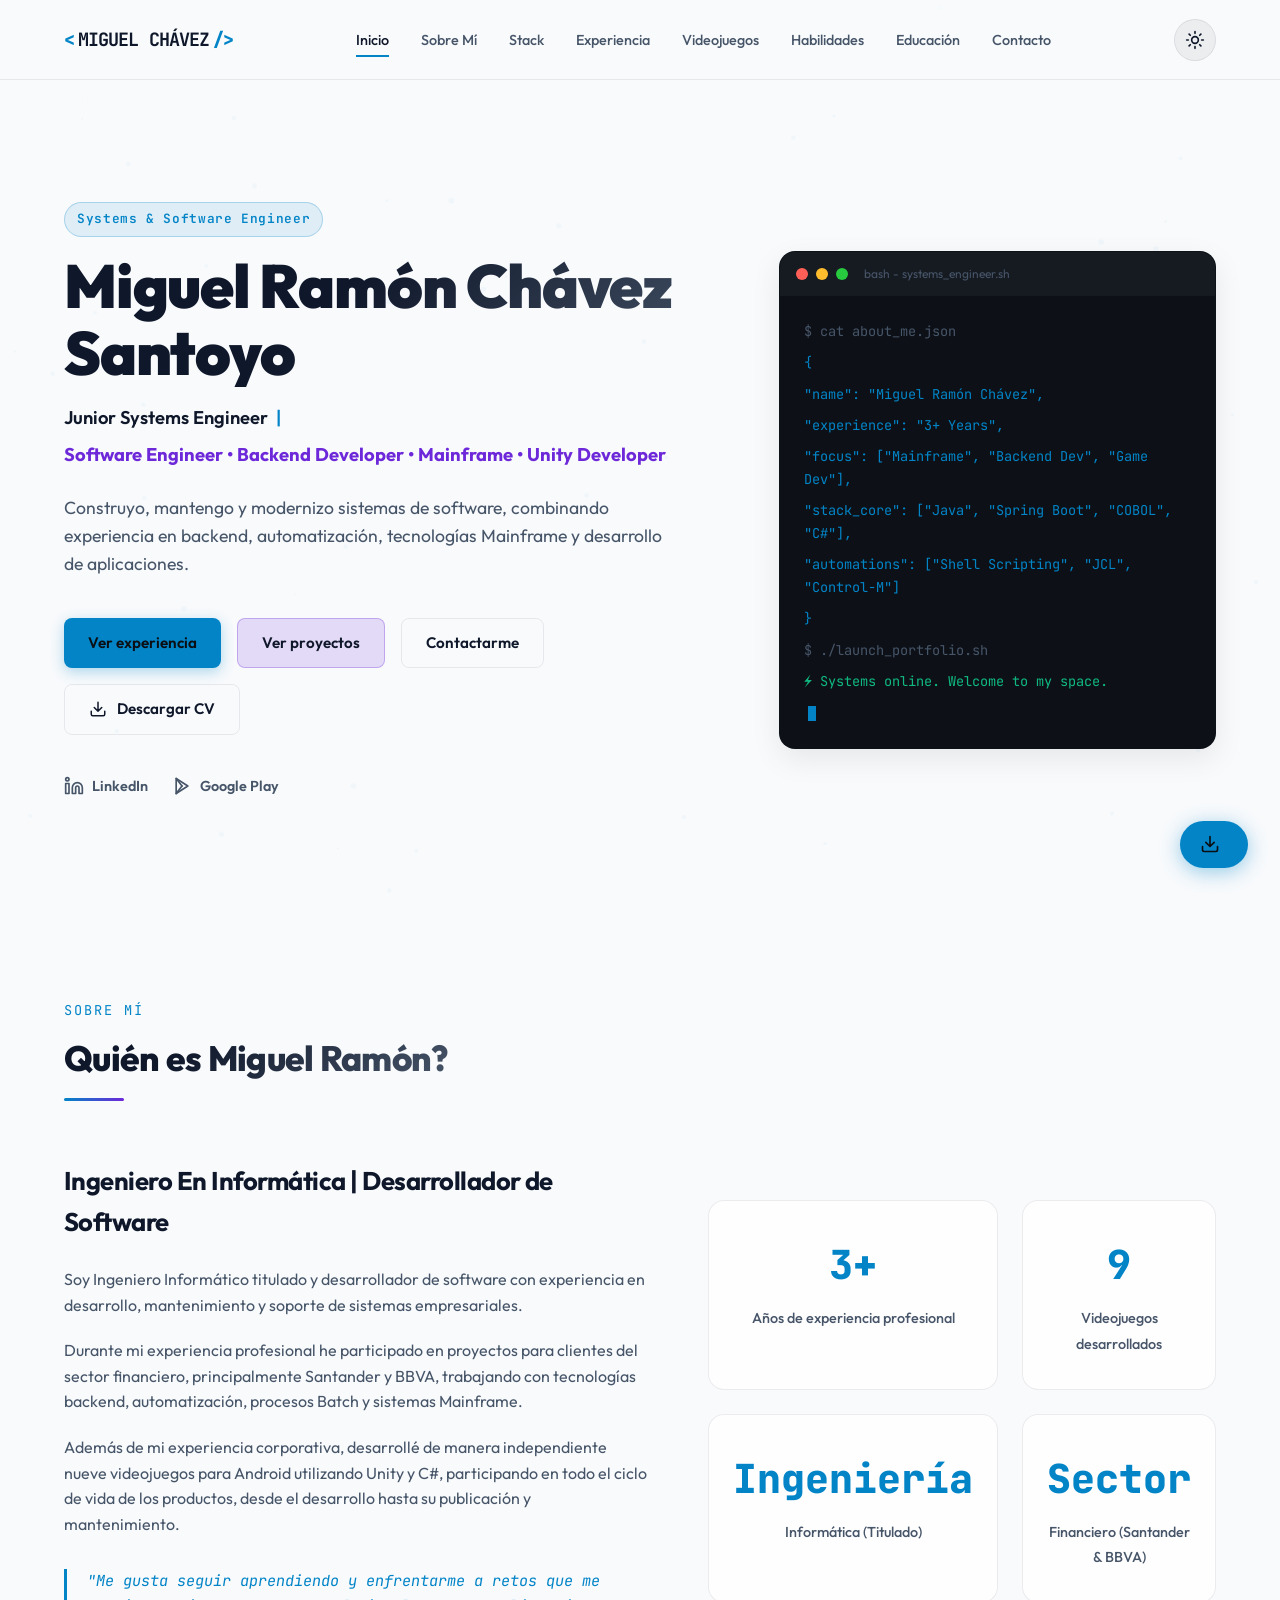
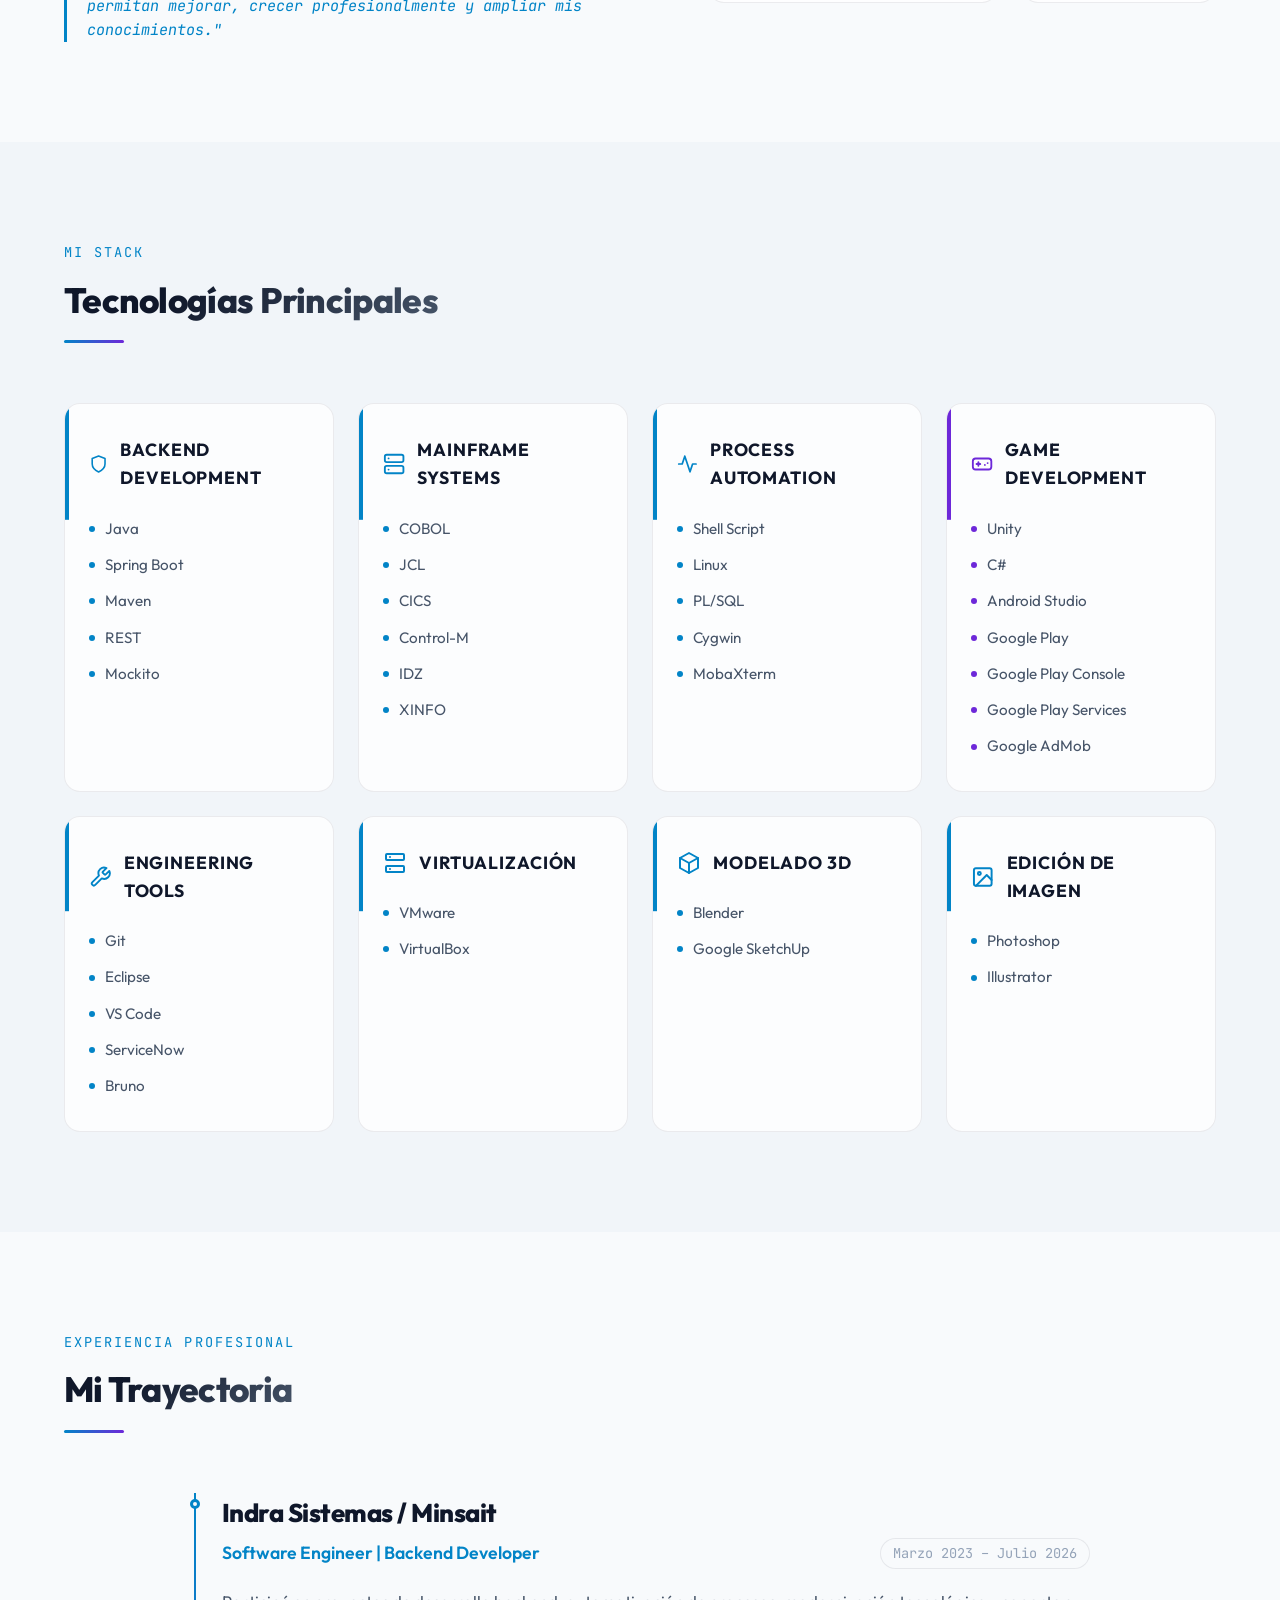
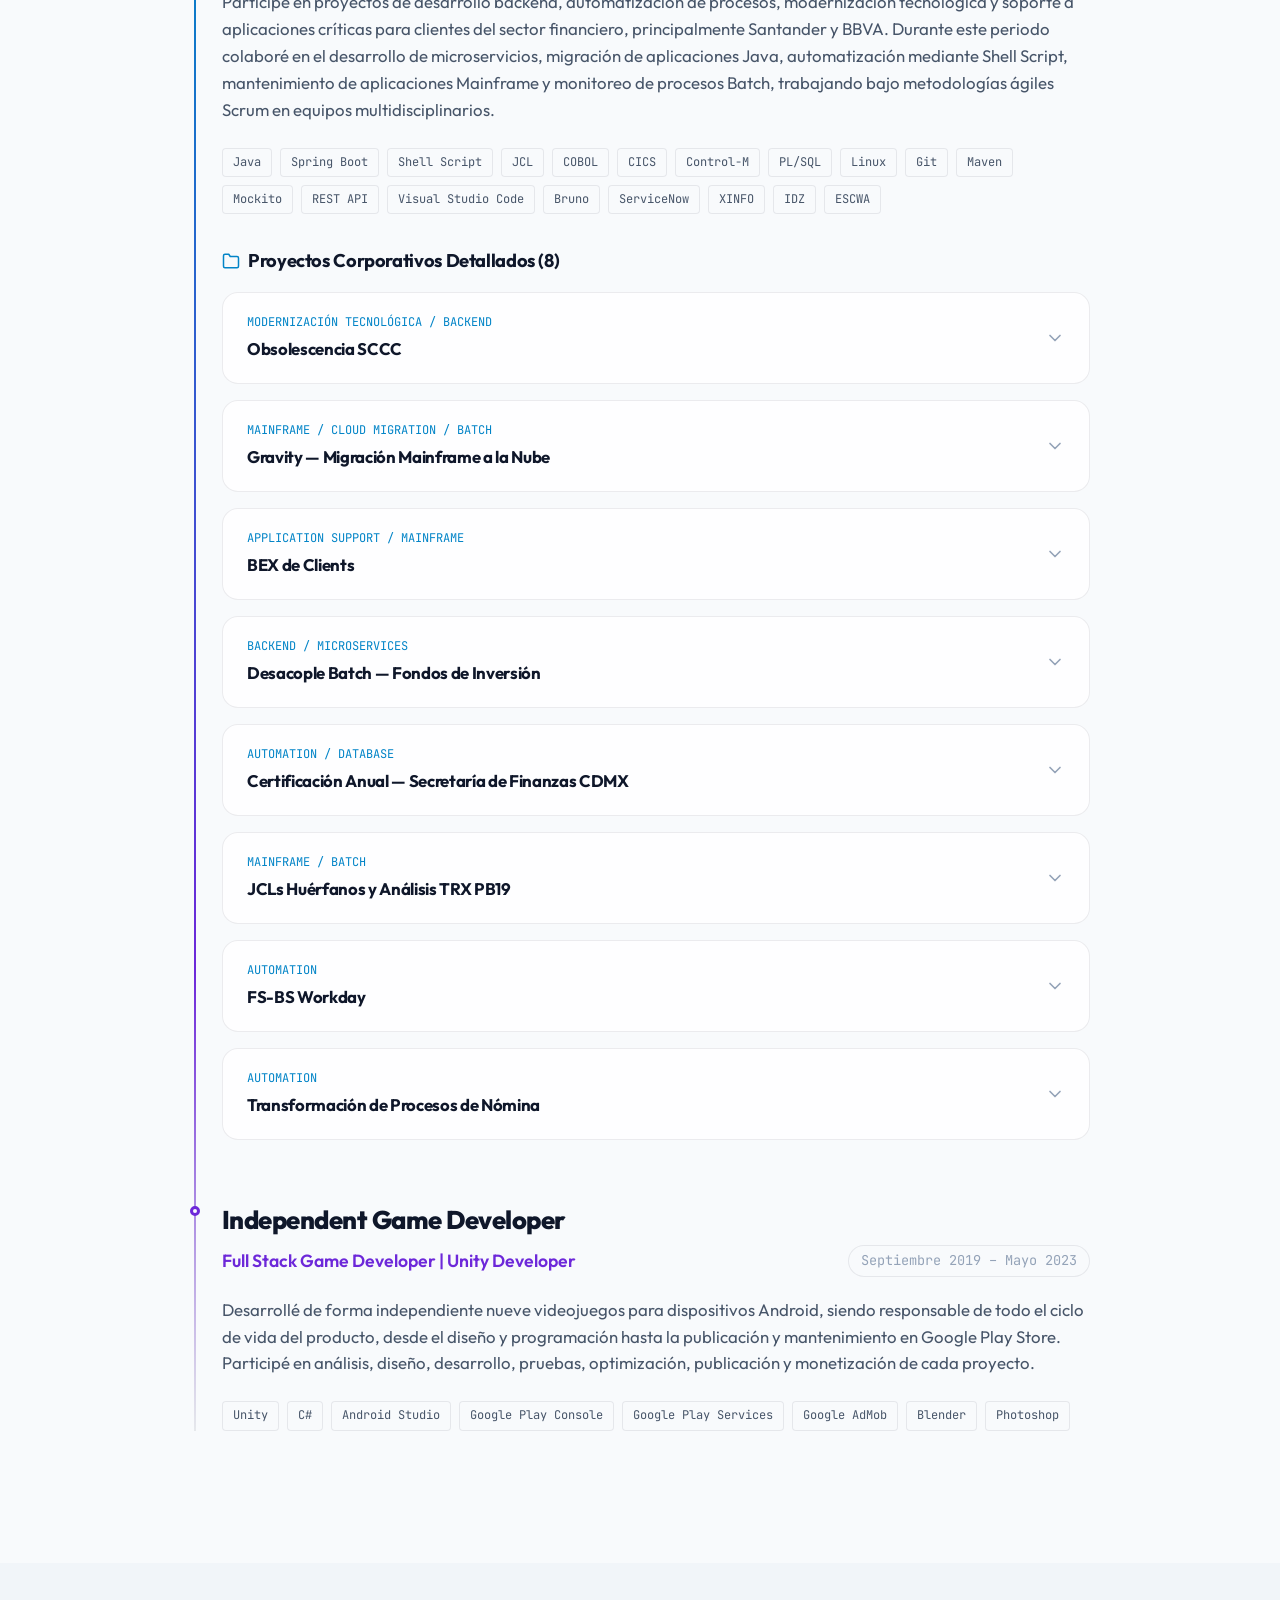
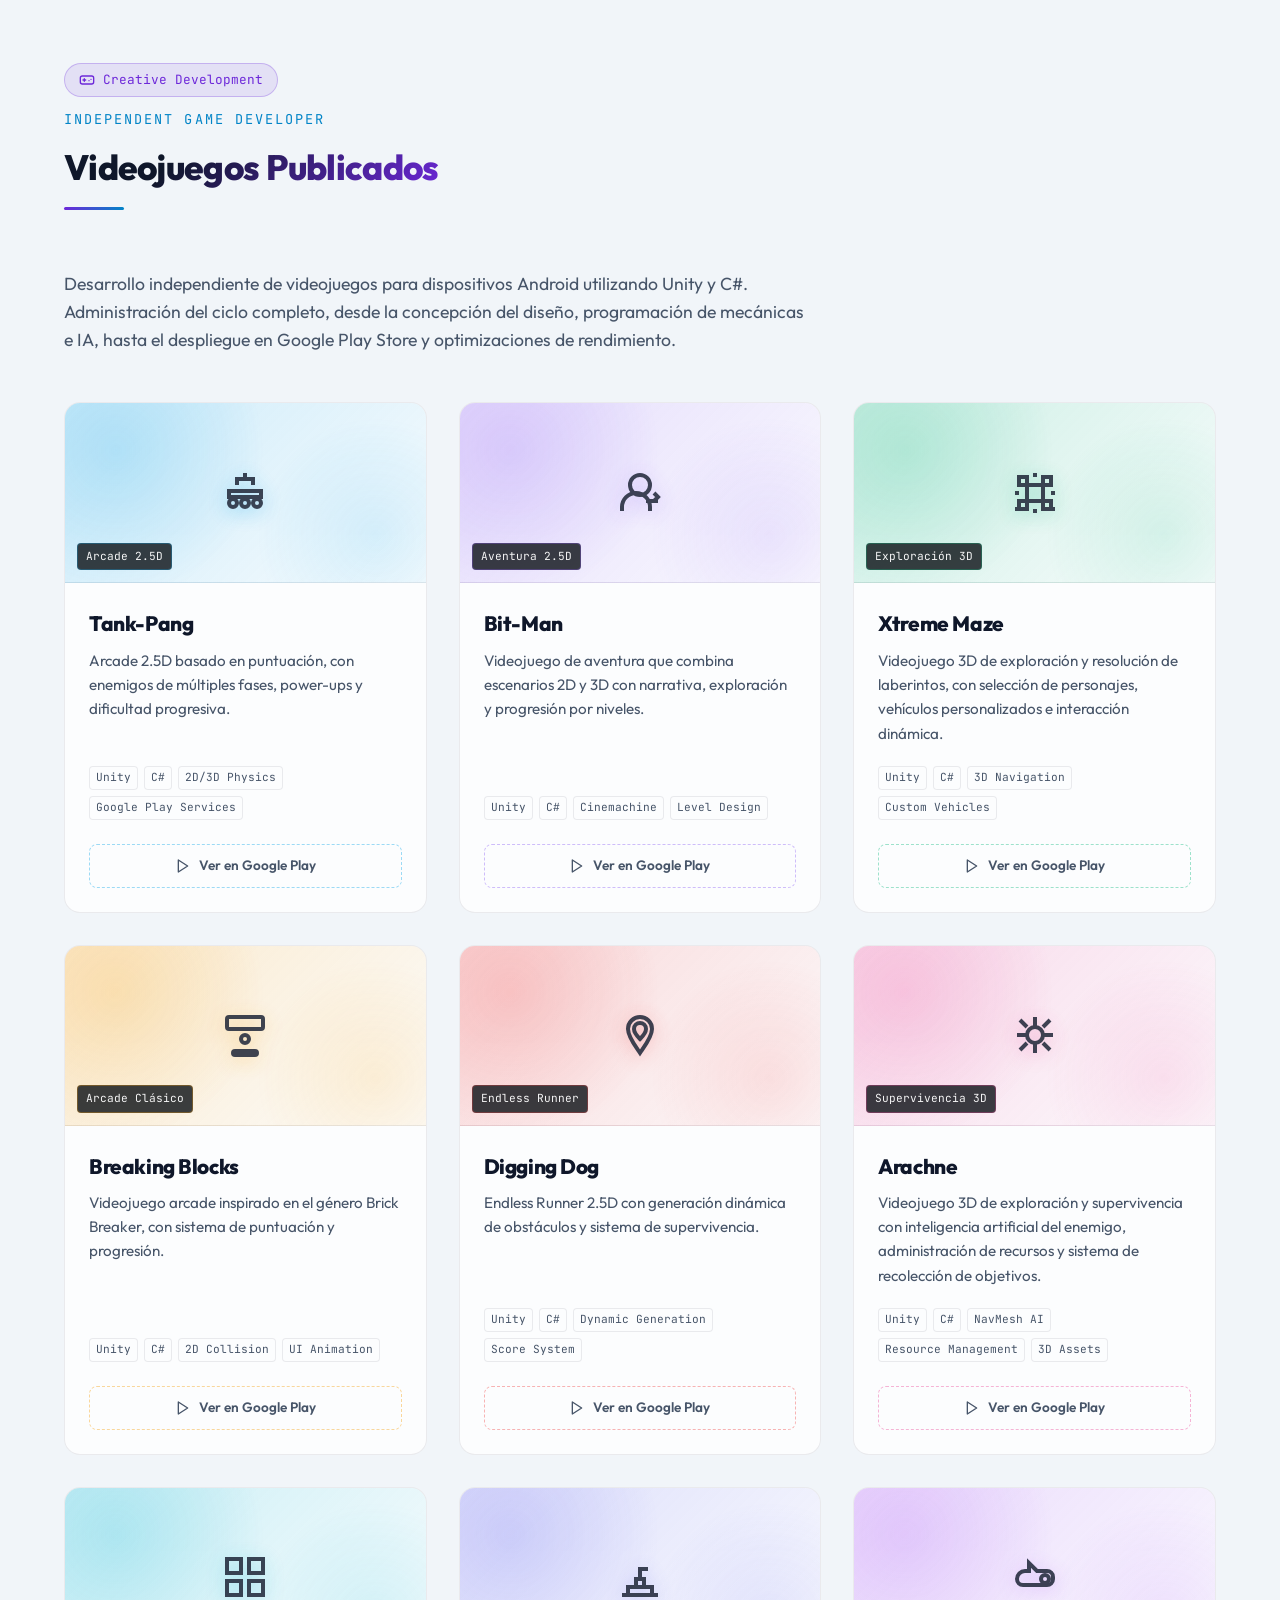
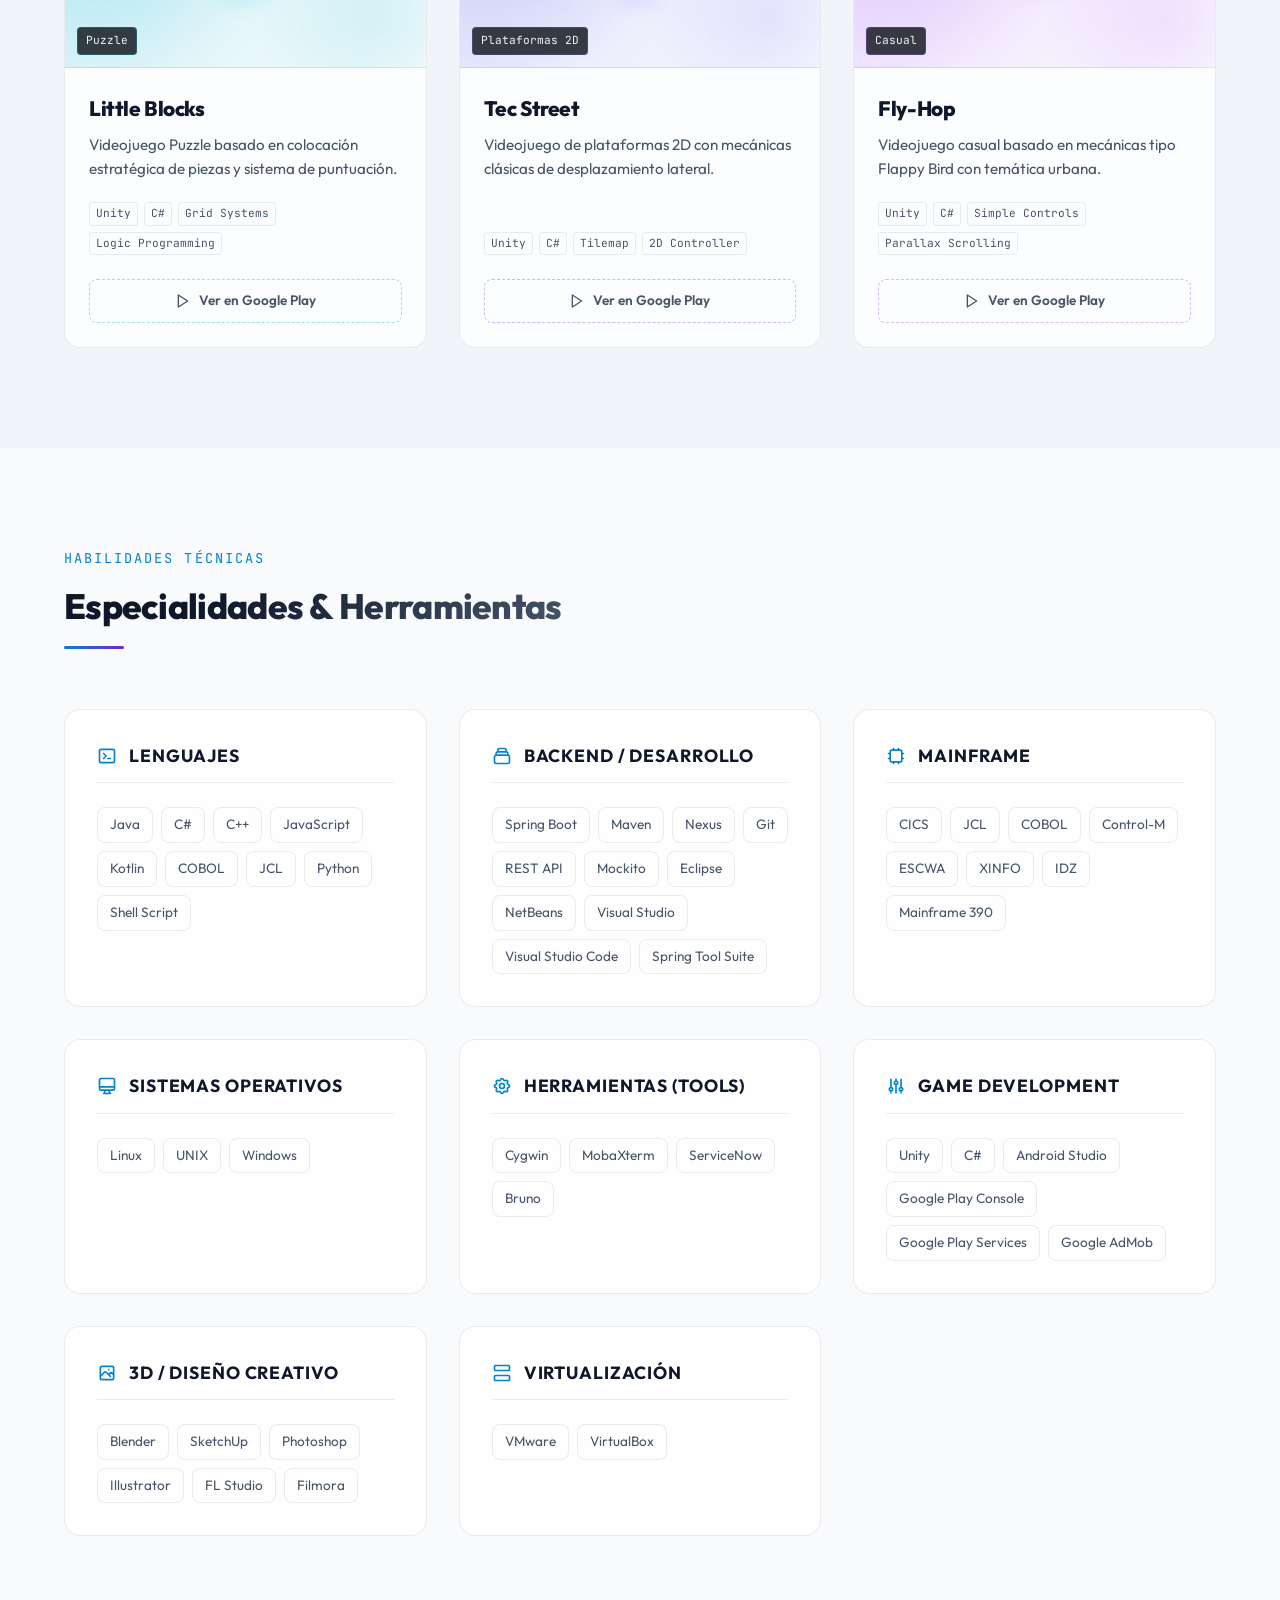
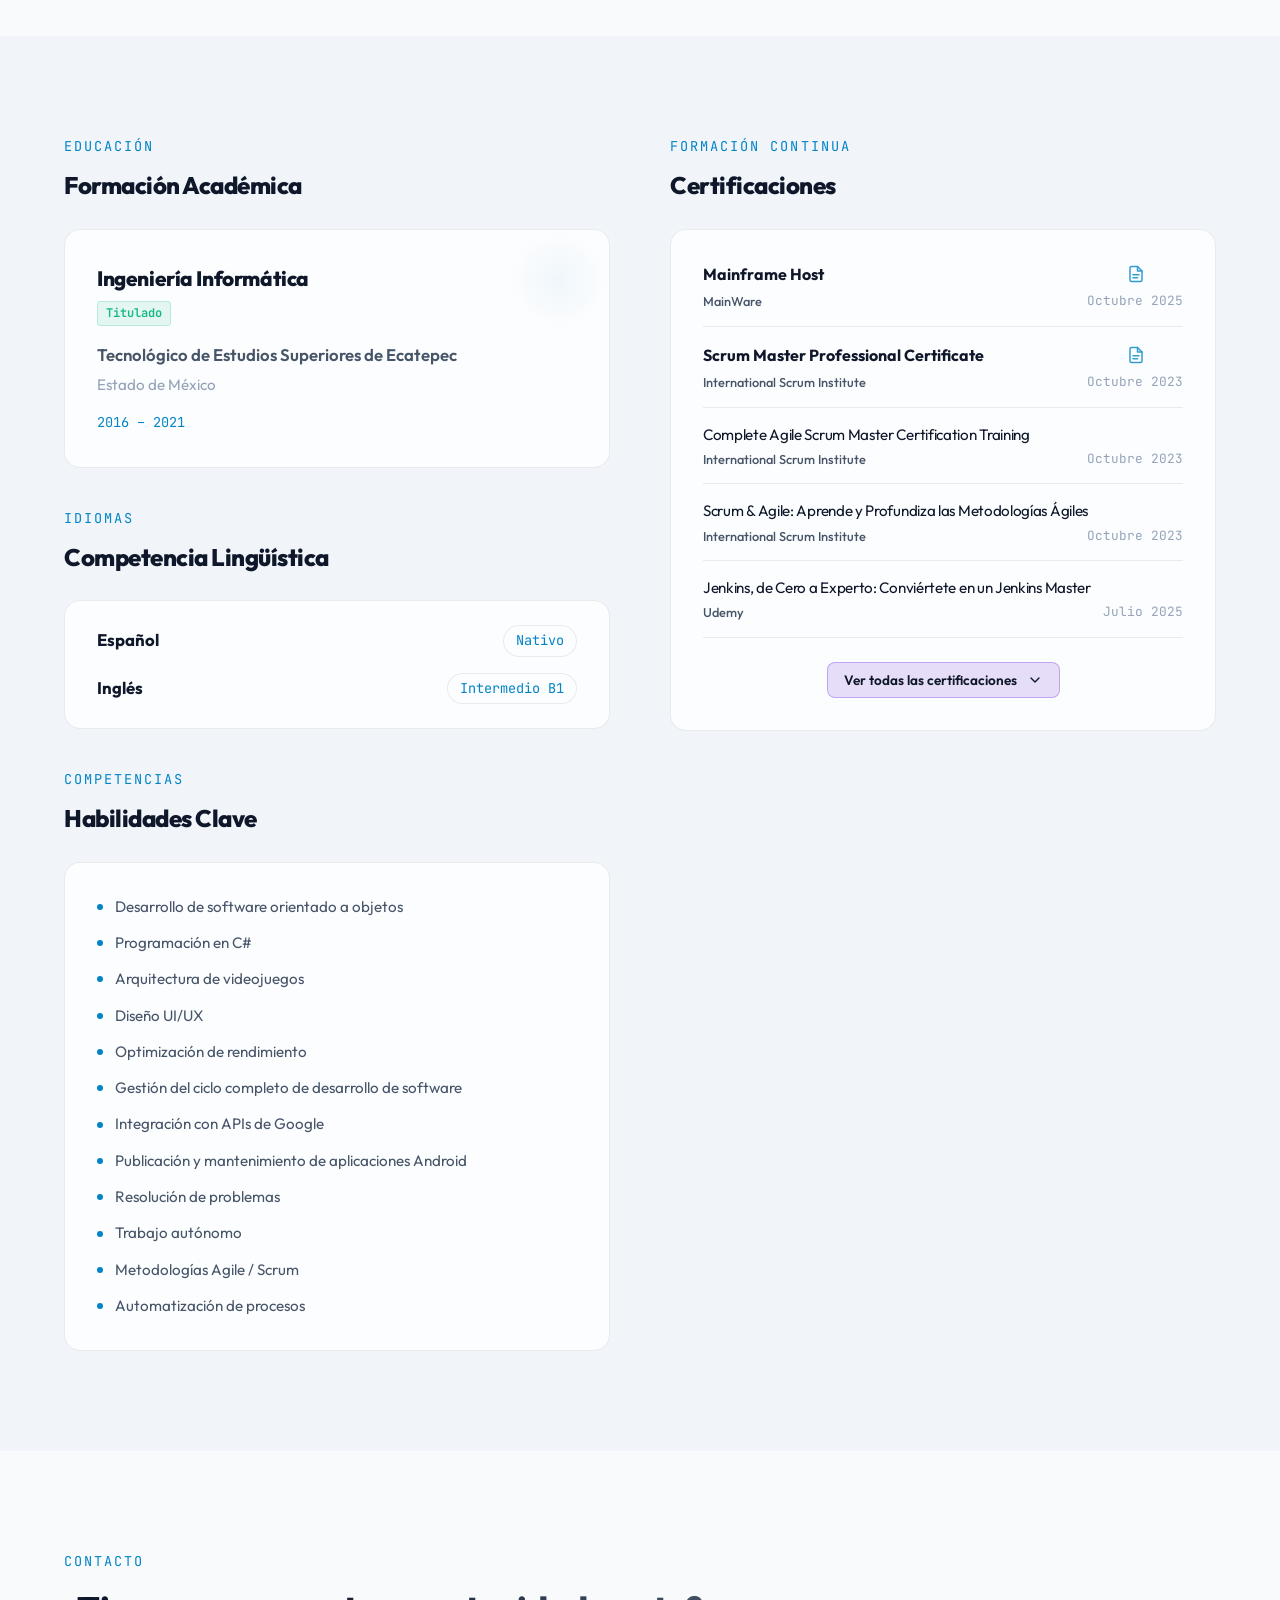
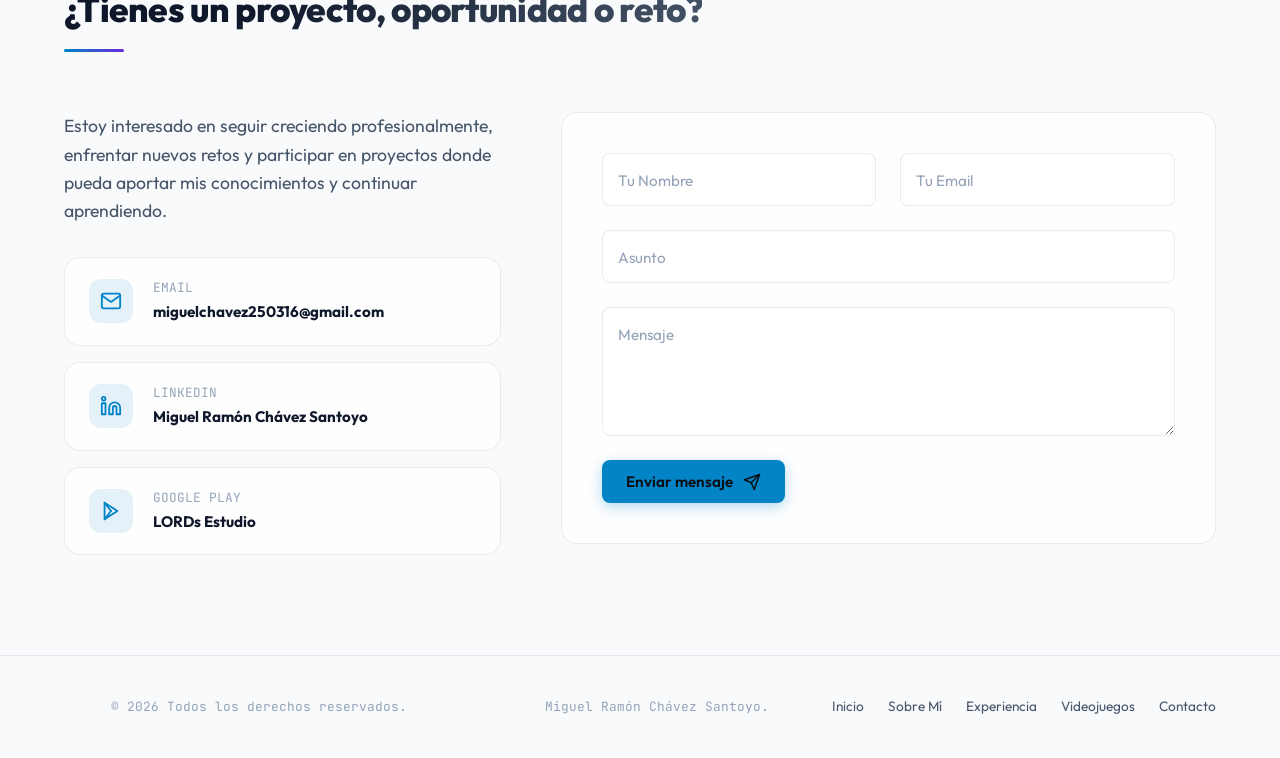
==== commit 1af8252d: "Listo 2 ✓ 15/09/2026 - 06:27 p.m" ====
--- a/index.html
+++ b/index.html
@@ -543,8 +543,7 @@
   <!-- Pie De Página -->
   <footer class="main-footer">
     <div class="container footer-container">
-      <p class="copyright font-mono">&copy; 2026 Miguel Ramón Chávez Santoyo. Desarrollado bajo arquitectura modular y
-        optimizado para SEO.</p>
+      <p class="copyright font-mono">&emsp;&emsp;&emsp; &copy; 2026 Todos los derechos reservados. <span style="margin-left: 130px;">Miguel Ramón Chávez Santoyo.</span></p> <!-- Esto &emsp; Sirve como Tabulador--> <!-- Esto &copy; Es La C De Copyright -->
       <div class="footer-links">
         <a href="#inicio">Inicio</a>
         <a href="#sobre-mi">Sobre Mí</a>
